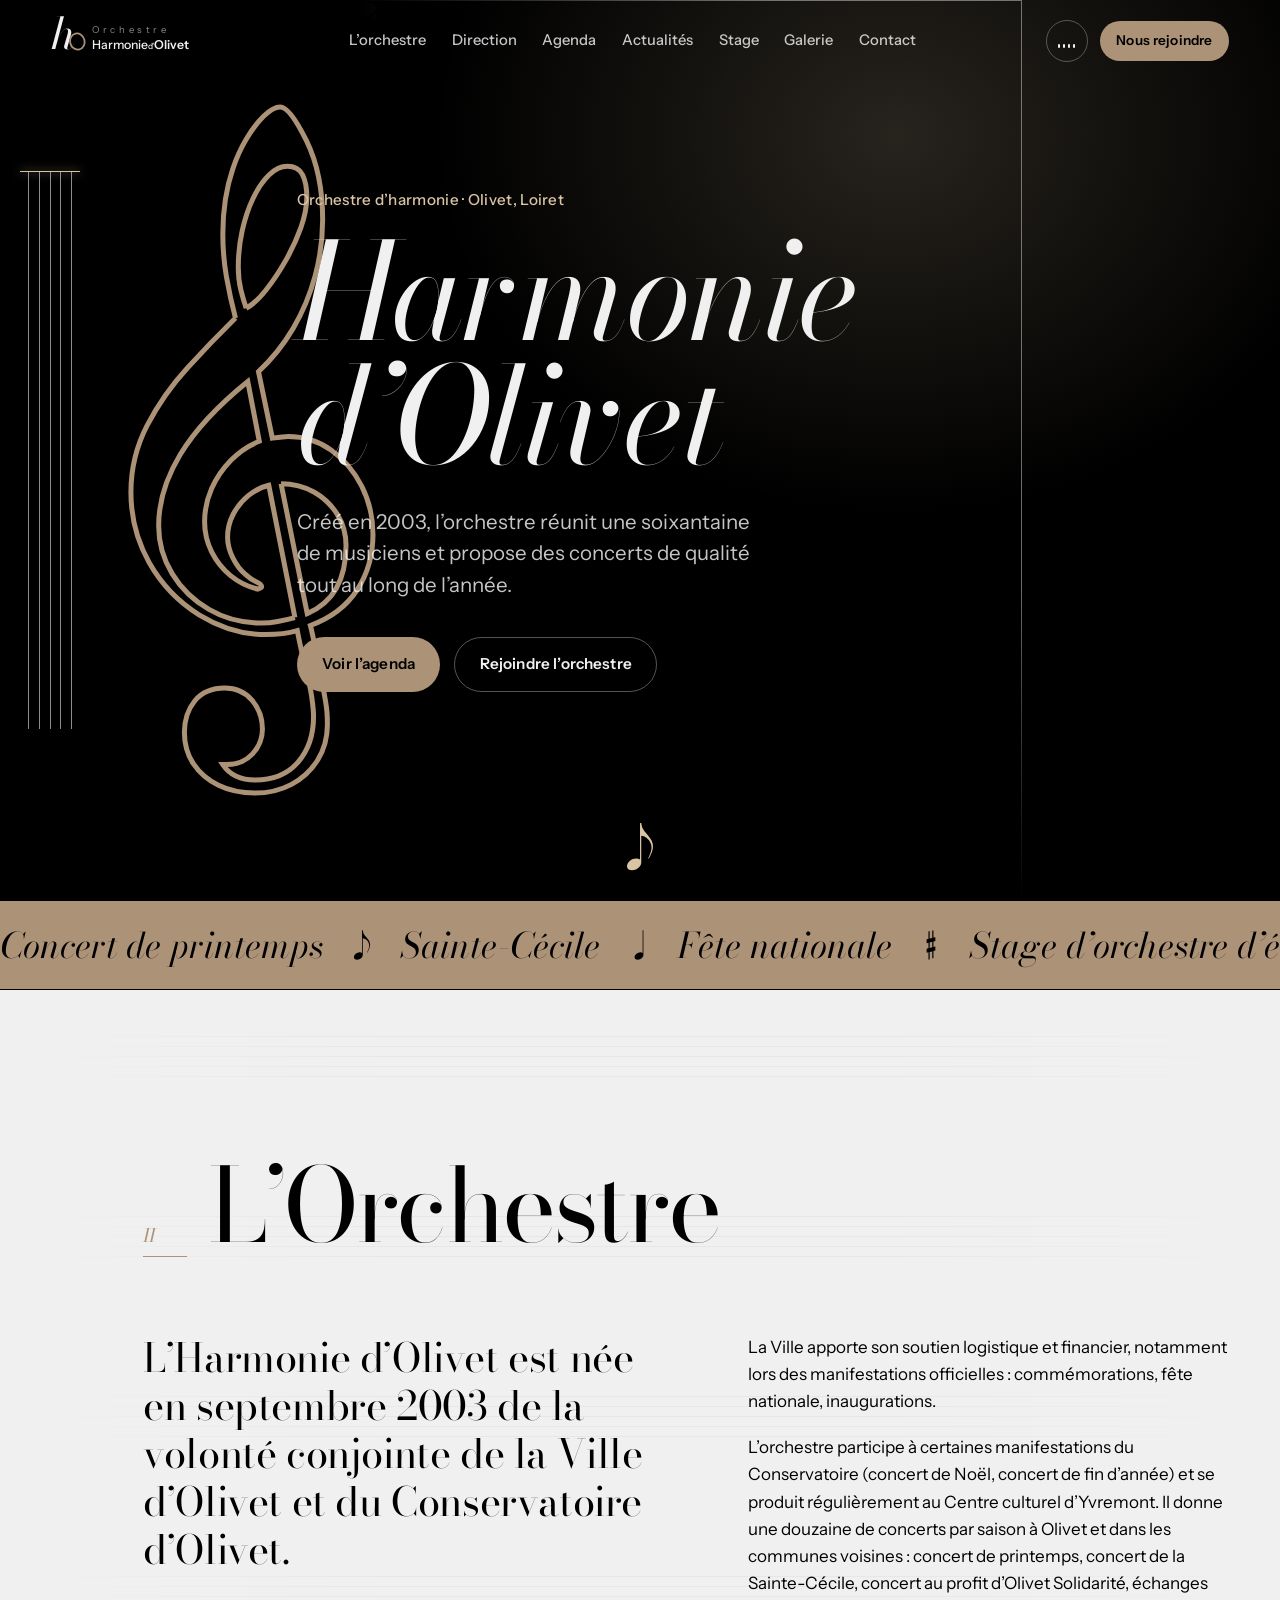
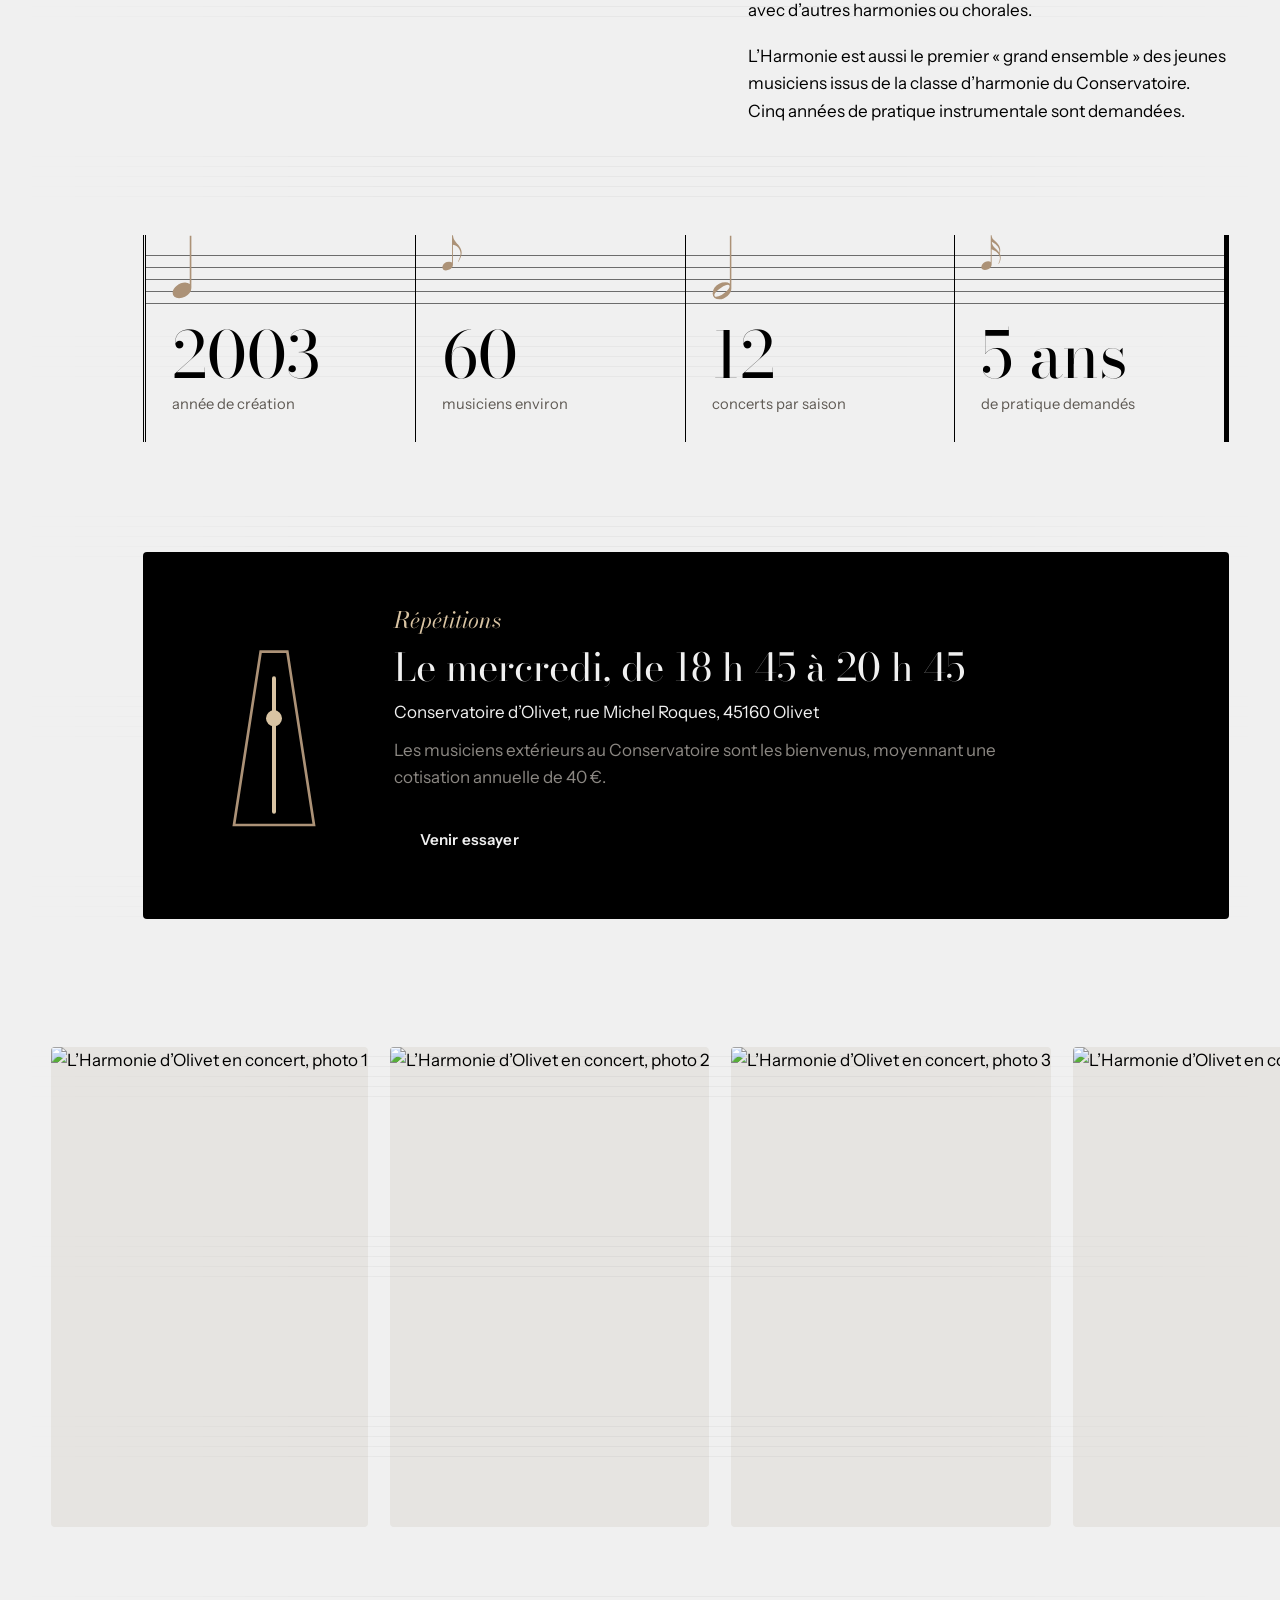
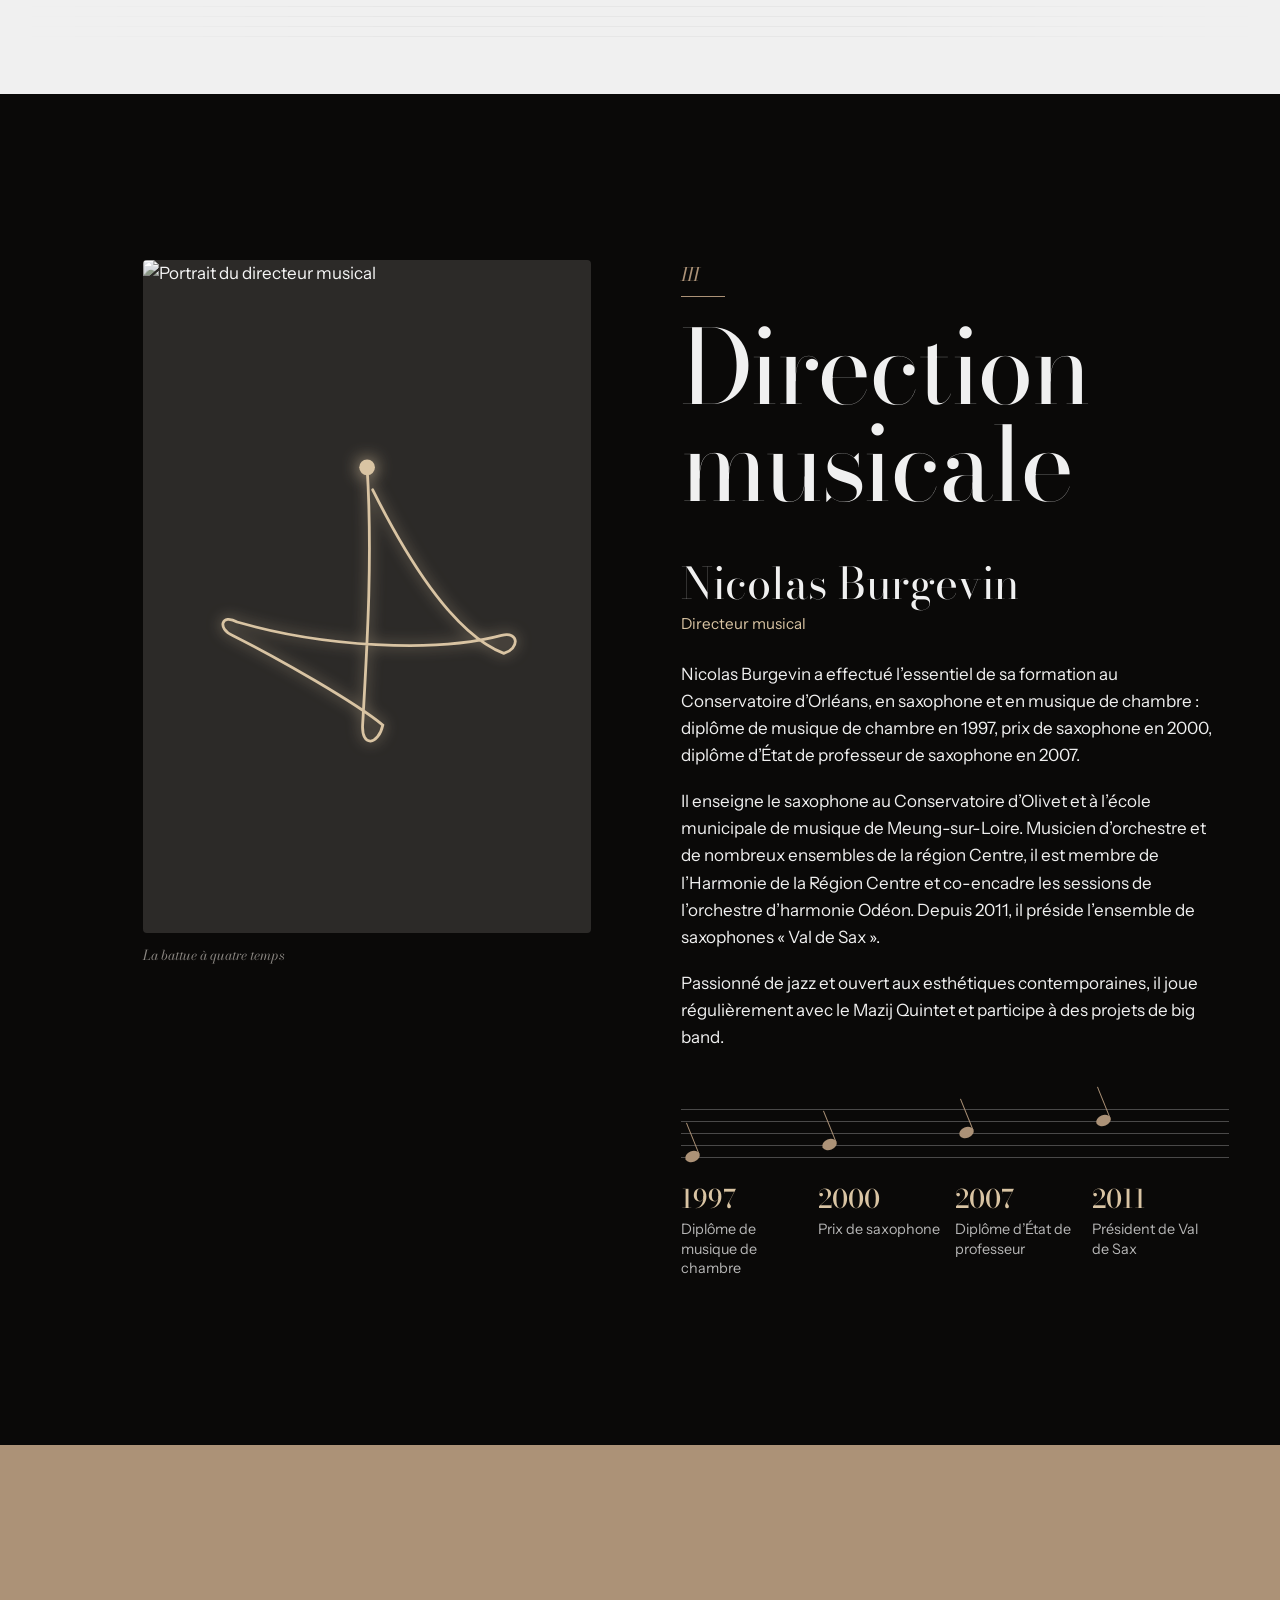
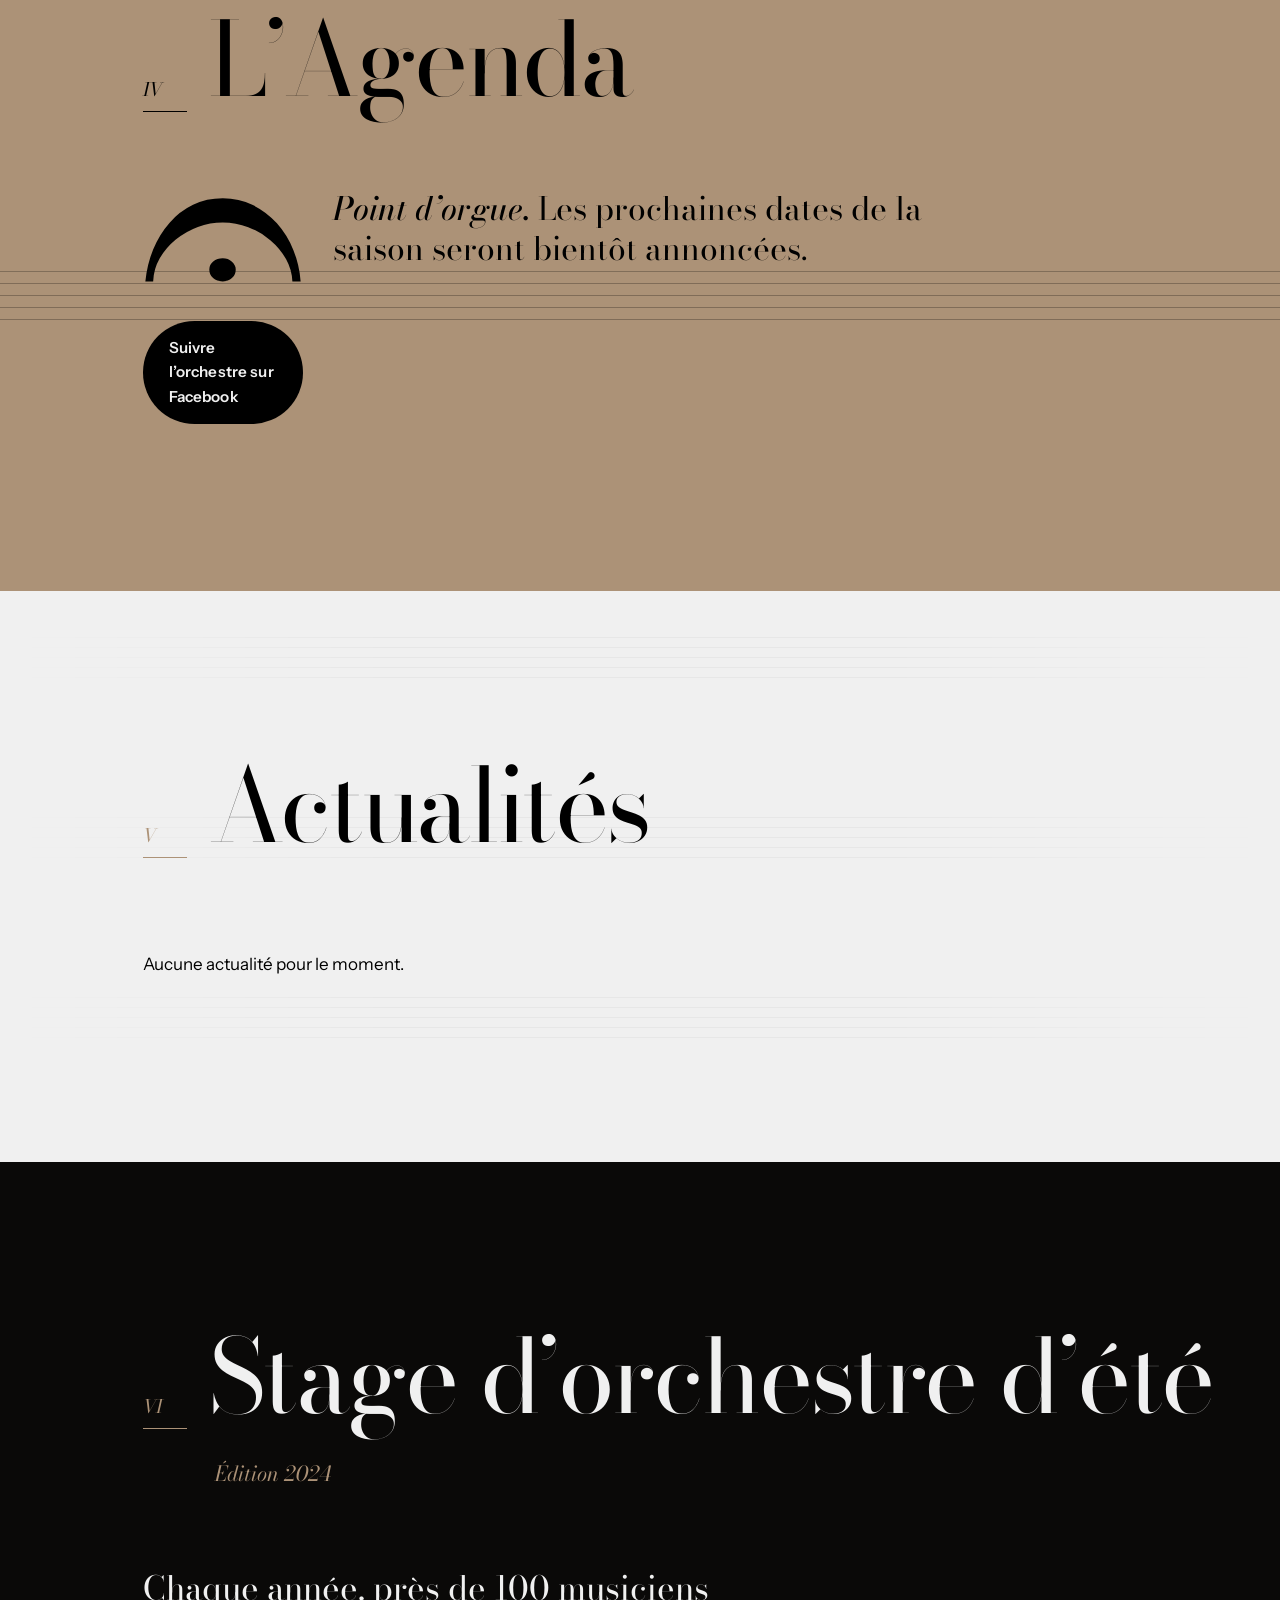
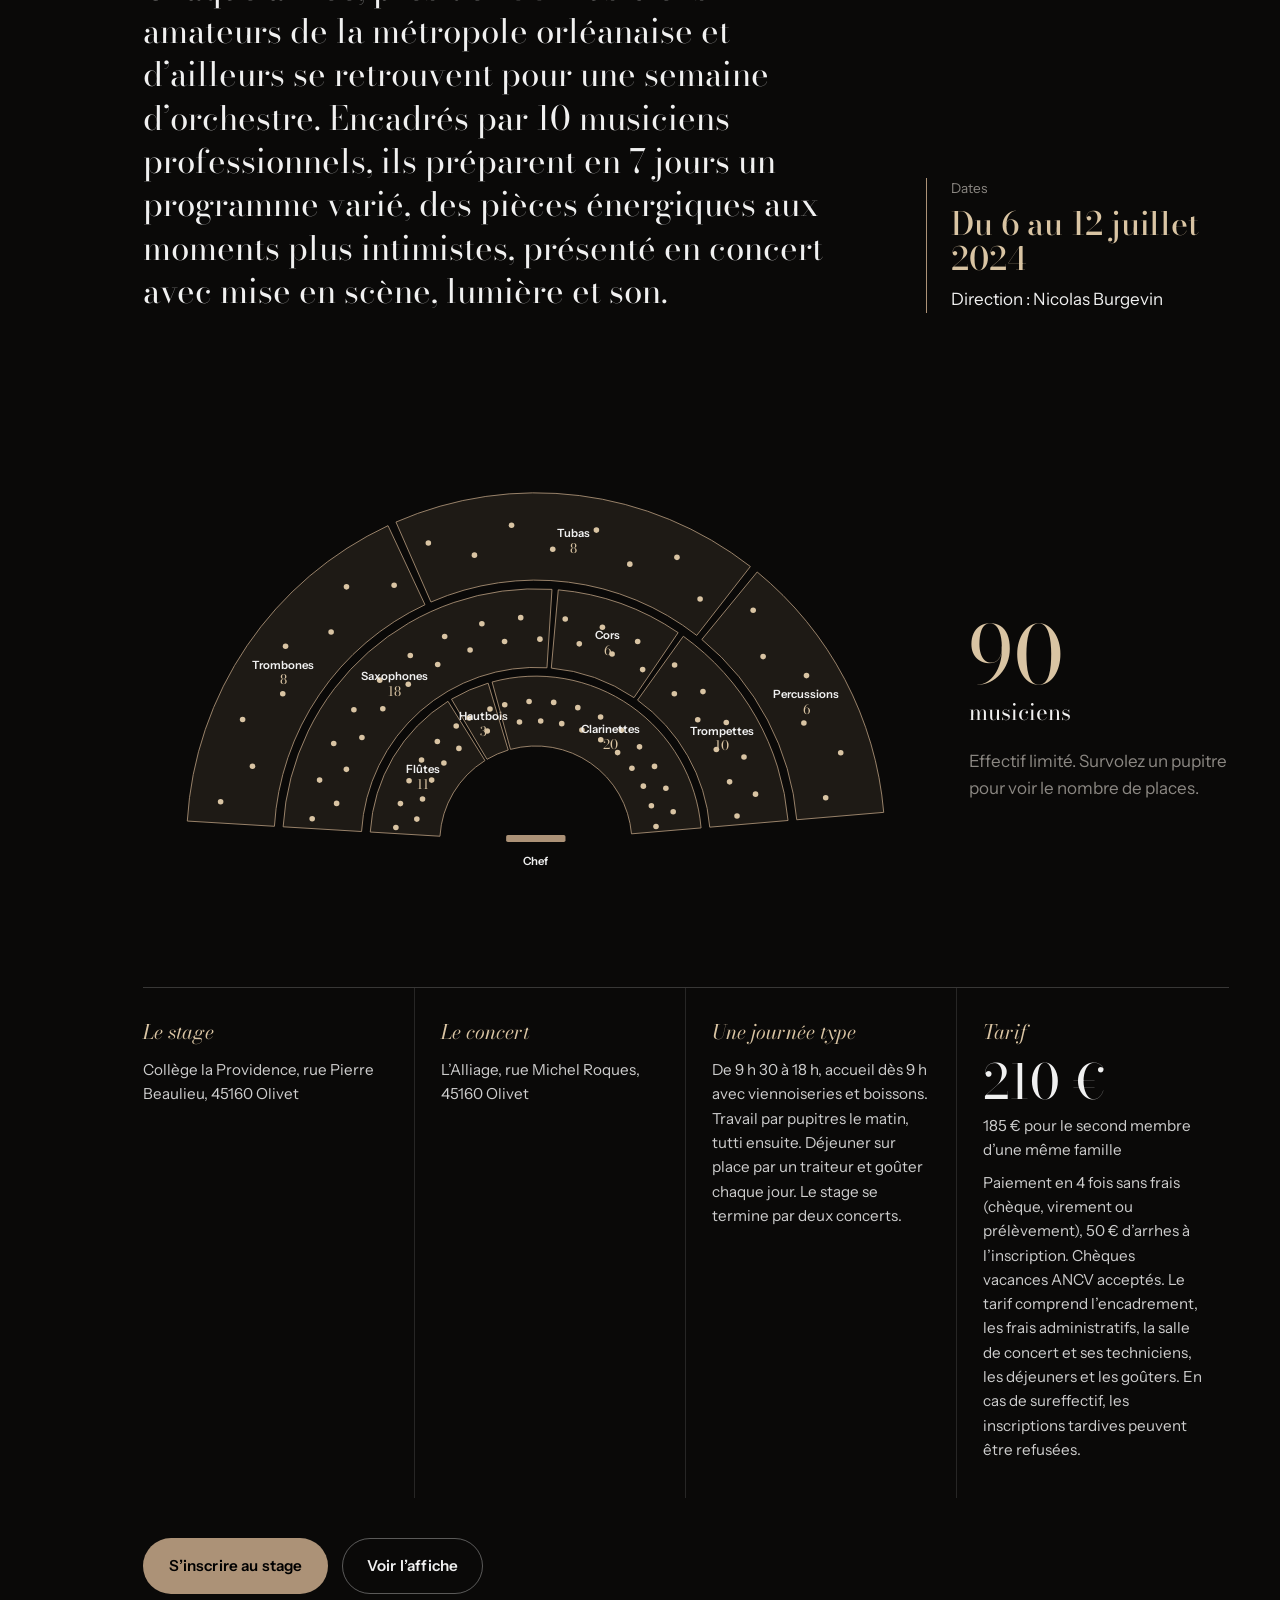
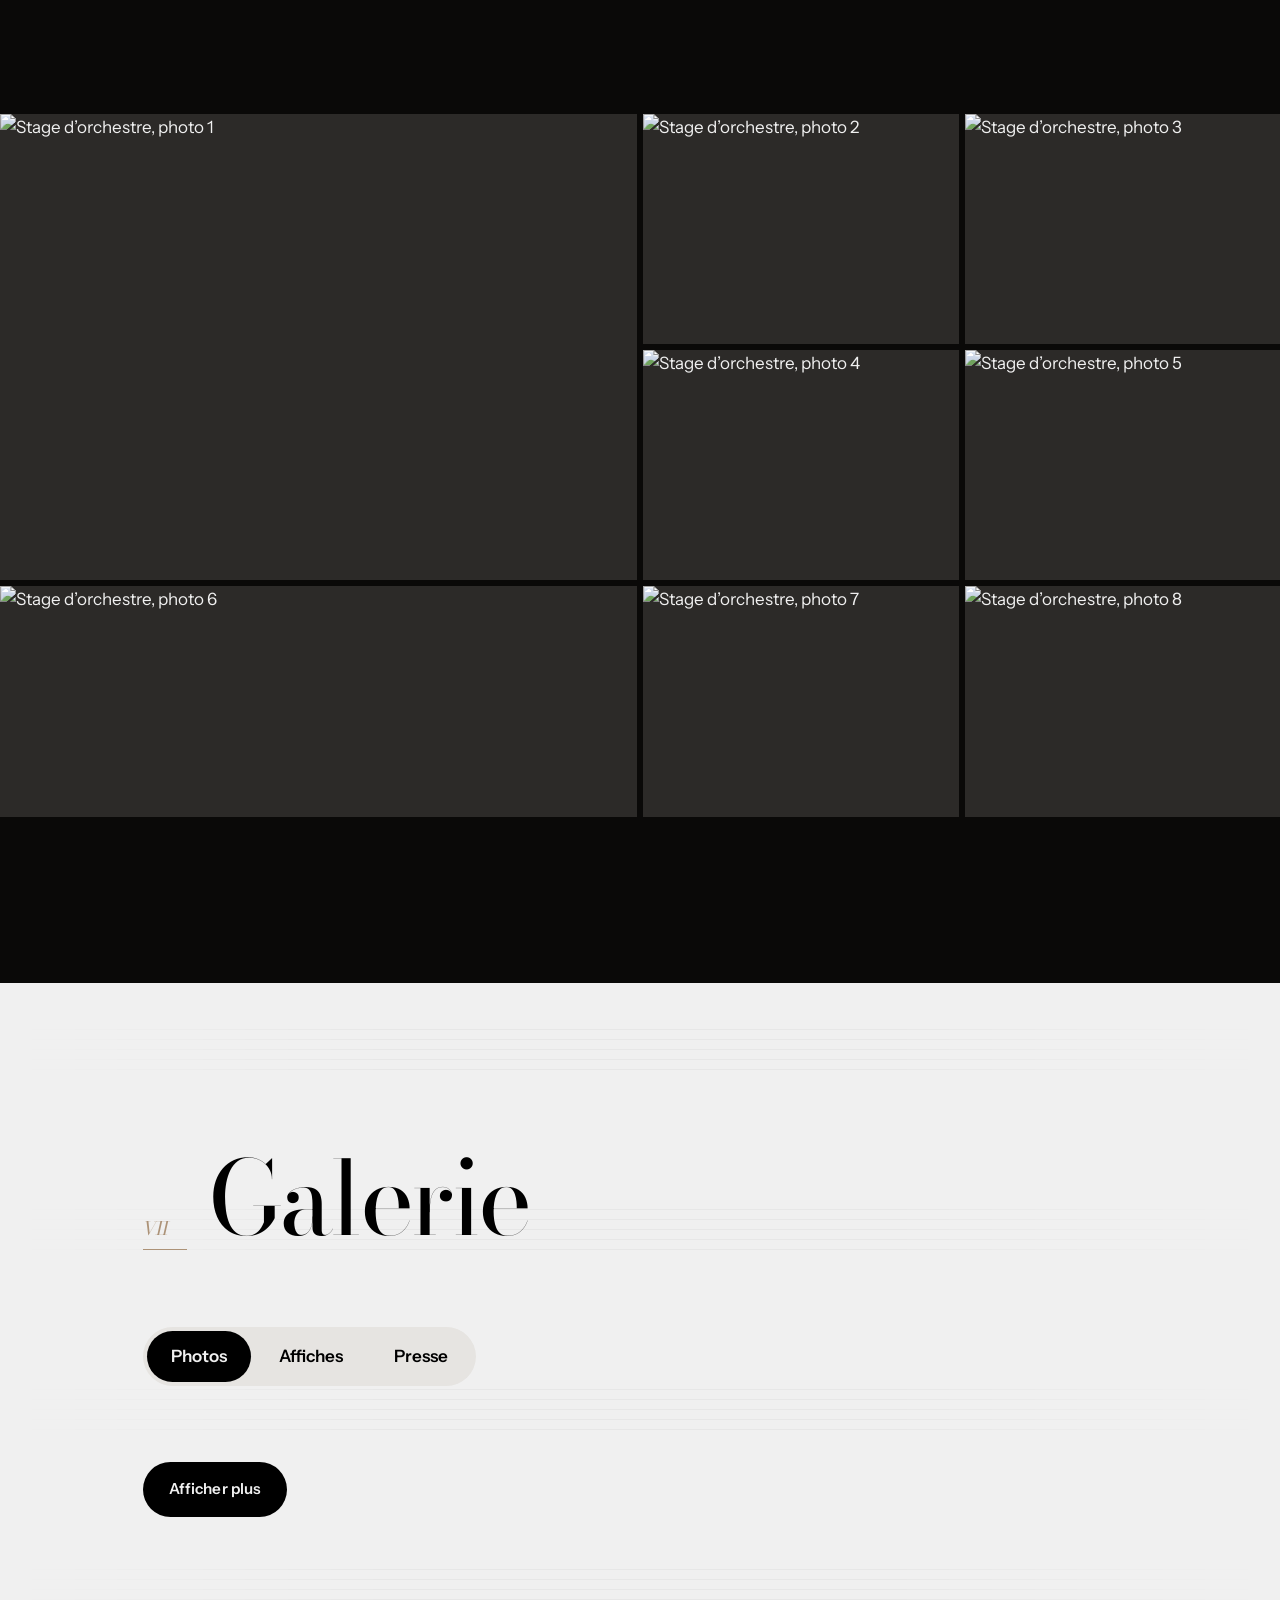
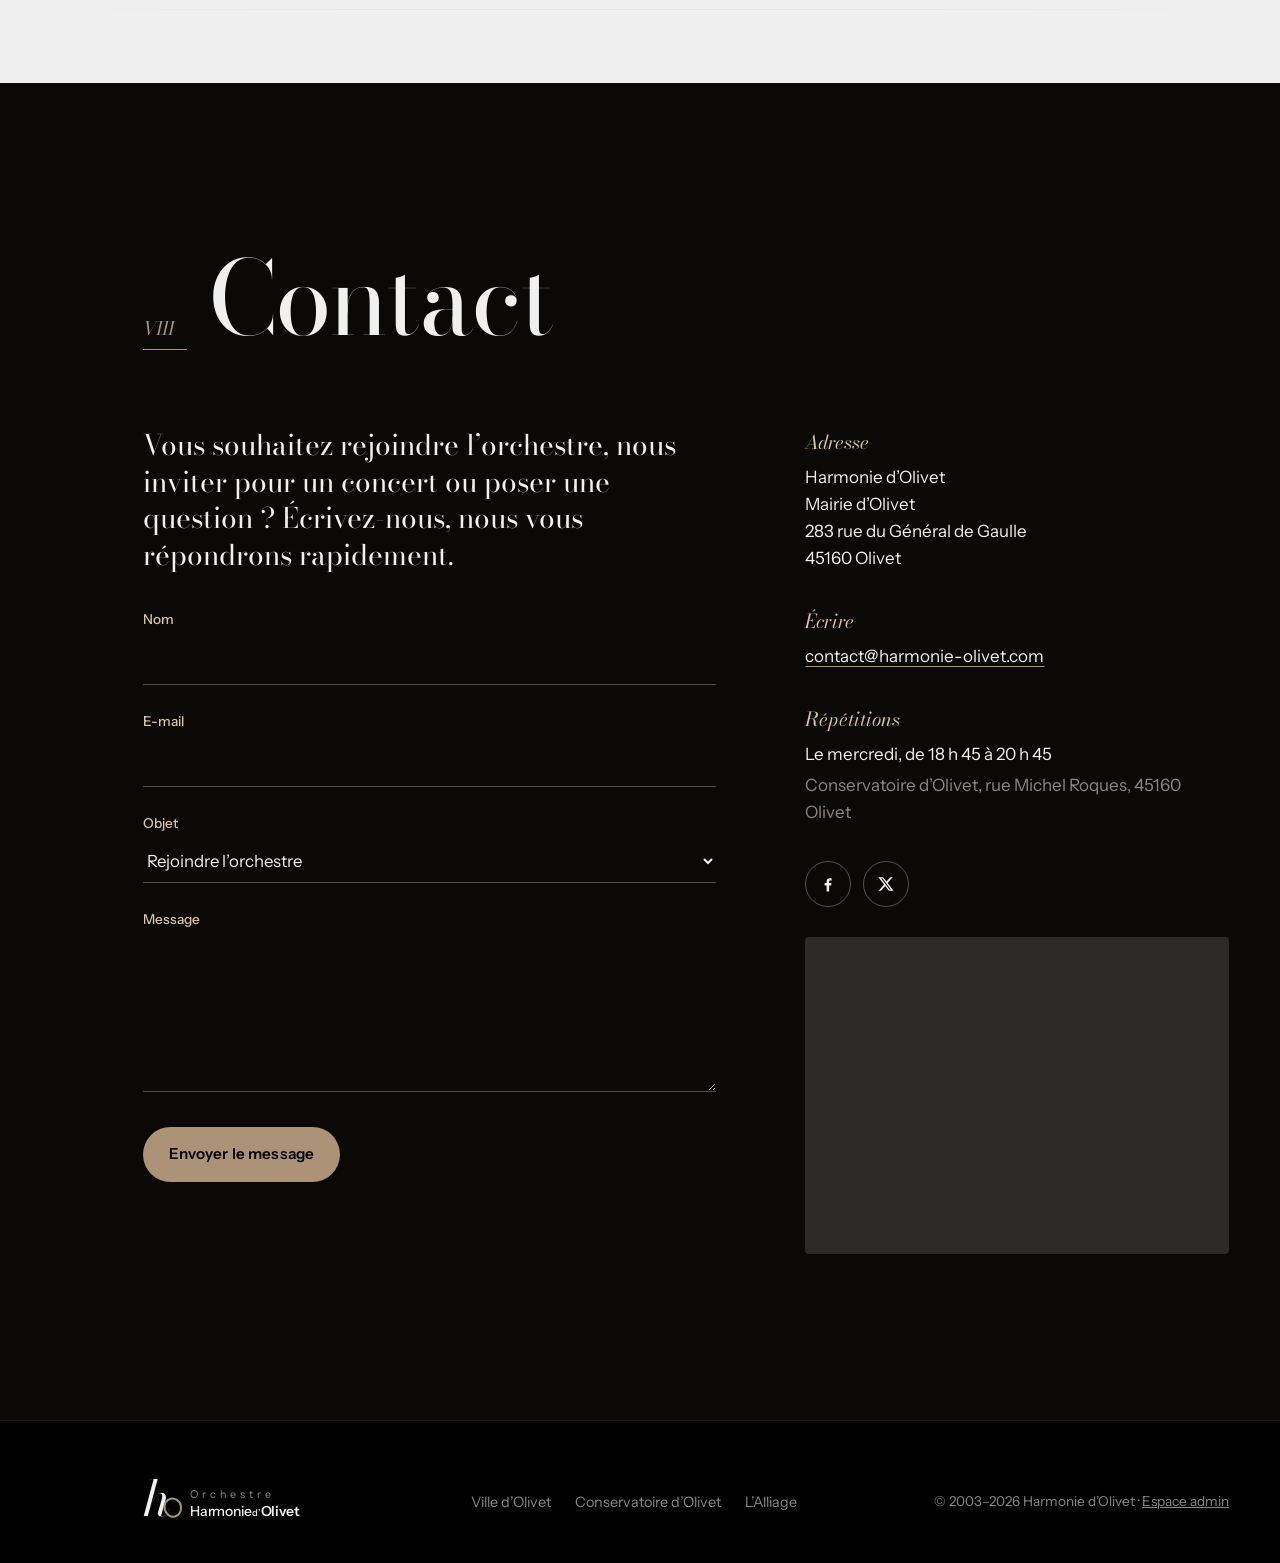
==== index.html @ d1883f06 "Nouveau site one page de l'Harmonie d'Olivet avec espace admin Co-Authored-By: Claude Opus 5.5 <nore" ====
<!doctype html>
<html lang="fr">
<head>
  <meta charset="utf-8">
  <meta name="viewport" content="width=device-width, initial-scale=1">
  <title>Harmonie d'Olivet — Orchestre d'harmonie</title>
  <meta name="description" content="L'Harmonie d'Olivet, orchestre d'harmonie créé en 2003 à Olivet (Loiret) : concerts, agenda, stage d'orchestre d'été, photos et contact.">
  <meta property="og:title" content="Harmonie d'Olivet — Orchestre d'harmonie">
  <meta property="og:description" content="Une soixantaine de musiciens, une douzaine de concerts par saison et un stage d'orchestre chaque été à Olivet.">
  <meta property="og:image" content="https://kdcflcvufukagdjycwww.supabase.co/storage/v1/object/public/media/legacy/site/bandeau-2024.jpg">
  <meta name="theme-color" content="#000000">
  <link rel="icon" href="assets/img/favicon.svg" type="image/svg+xml">
  <link rel="preconnect" href="https://fonts.googleapis.com">
  <link rel="preconnect" href="https://fonts.gstatic.com" crossorigin>
  <link href="https://fonts.googleapis.com/css2?family=Bodoni+Moda:ital,opsz,wght@0,6..96,400..900;1,6..96,400..900&family=Instrument+Sans:wght@400;500;600;700&display=swap" rel="stylesheet">
  <link rel="stylesheet" href="assets/css/site.css">
</head>
<body>
  <a class="skip" href="#orchestre">Aller au contenu</a>

  <!-- Barre du haut -->
  <header class="topbar" id="topbar">
    <a class="brand" href="#ouverture" aria-label="Harmonie d'Olivet, retour en haut">
      <svg class="logo" viewBox="0 0 300 66" role="img" aria-hidden="true">
        <text x="0" y="56" class="logo-h">h</text>
        <ellipse cx="47" cy="42" rx="13" ry="14.5" class="logo-o" transform="rotate(-14 47 42)"/>
        <text x="74" y="27" class="logo-orch">Orchestre</text>
        <text x="74" y="56" class="logo-harm">Harmonie<tspan class="logo-d">d’</tspan><tspan class="logo-ol">Olivet</tspan></text>
      </svg>
    </a>
    <nav class="menu" id="menu" aria-label="Navigation principale">
      <a href="#orchestre">L’orchestre</a>
      <a href="#direction">Direction</a>
      <a href="#agenda">Agenda</a>
      <a href="#actualites">Actualités</a>
      <a href="#stage">Stage</a>
      <a href="#galerie">Galerie</a>
      <a href="#contact">Contact</a>
    </nav>
    <div class="topbar-actions">
      <button class="sound-toggle" id="soundToggle" type="button" aria-pressed="false" title="Activer le son des notes">
        <span class="eq" aria-hidden="true"><i></i><i></i><i></i><i></i></span>
        <span class="sr">Son</span>
      </button>
      <a class="btn btn-bronze btn-sm hide-sm" href="#contact">Nous rejoindre</a>
      <button class="burger" id="burger" type="button" aria-expanded="false" aria-controls="menu"><span></span><span></span><span class="sr">Menu</span></button>
    </div>
  </header>

  <!-- Portée de navigation verticale -->
  <nav class="staff-nav" id="staffNav" aria-label="Sections">
    <div class="staff-lines" aria-hidden="true"><i></i><i></i><i></i><i></i><i></i></div>
    <div class="staff-playhead" id="playhead" aria-hidden="true"></div>
    <ul id="staffNotes"></ul>
  </nav>

  <div class="scroll-progress" aria-hidden="true"><span id="progressBar"></span></div>

  <main id="main">
    <!-- I. Ouverture -->
    <section class="hero" id="ouverture" data-title="Ouverture" data-pitch="0">
      <div class="hero-bg" aria-hidden="true">
        <img id="heroImage" src="https://kdcflcvufukagdjycwww.supabase.co/storage/v1/object/public/media/legacy/site/bandeau-2024.jpg" alt="">
        <div class="spot"></div>
      </div>
      <canvas class="strings" id="strings" aria-hidden="true"></canvas>
      <svg class="hero-clef" id="heroClef" viewBox="0 0 711 1832" aria-hidden="true"><path id="heroClefPath"/></svg>
      <div class="hero-inner">
        <p class="hero-kicker" data-k="hero.surtitre">Orchestre d’harmonie · Olivet, Loiret</p>
        <h1 class="hero-title"><span class="ht-line" data-k="hero.titre">Harmonie d’Olivet</span></h1>
        <p class="hero-lede" data-k="hero.accroche"></p>
        <div class="hero-cta">
          <a class="btn btn-bronze" href="#agenda" data-k="hero.bouton">Voir l’agenda</a>
          <a class="btn btn-ghost" href="#contact" data-k="hero.bouton2">Rejoindre l’orchestre</a>
        </div>
      </div>
      <div class="hero-next" id="heroNext" aria-hidden="true">
        <span>Prochain rendez-vous</span>
        <strong id="heroNextTitle">—</strong>
        <em id="heroNextDate"></em>
      </div>
      <a class="scroll-cue" href="#orchestre" aria-label="Défiler vers l’orchestre">
        <svg viewBox="0 0 40 70"><path class="cue-path" d=""/></svg>
      </a>
    </section>

    <div class="ribbon" aria-hidden="true"><div class="ribbon-track" id="ribbon"></div></div>

    <!-- II. L'orchestre -->
    <section class="sec paper" id="orchestre" data-title="L’orchestre" data-pitch="1">
      <div class="paper-staves" aria-hidden="true"></div>
      <div class="wrap">
        <header class="sec-head">
          <span class="movement">II</span>
          <h2 class="sec-title" data-k="orchestre.titre">L’Orchestre</h2>
        </header>
        <div class="orch-grid">
          <p class="orch-intro reveal-words" data-k="orchestre.intro"></p>
          <div class="orch-text rich" data-k="orchestre.texte" data-rich></div>
        </div>
        <div class="measures" id="measures" aria-label="L’orchestre en chiffres"></div>
        <div class="rehearsal">
          <div class="rehearsal-metro" aria-hidden="true">
            <svg viewBox="0 0 120 160"><path d="M30 150 L50 20 L70 20 L90 150 Z" class="metro-body"/><line x1="60" y1="140" x2="60" y2="40" class="metro-arm" id="metroArm"/><circle cx="60" cy="70" r="6" class="metro-weight" id="metroWeight"/></svg>
          </div>
          <div>
            <h3>Répétitions</h3>
            <p class="big" data-k="orchestre.repetitions"></p>
            <p data-k="orchestre.lieu_repetitions"></p>
            <p class="muted" data-k="orchestre.adhesion"></p>
            <a class="btn btn-dark" href="#contact">Venir essayer</a>
          </div>
        </div>
      </div>
      <div class="reel" id="orchReel">
        <div class="reel-track" id="orchReelTrack"></div>
      </div>
    </section>

    <!-- III. Direction -->
    <section class="sec dark" id="direction" data-title="Direction" data-pitch="2">
      <div class="wrap dir-grid">
        <figure class="dir-portrait">
          <div class="dir-frame"><img id="dirPortrait" alt="Portrait du directeur musical" loading="lazy"></div>
          <svg class="beat" viewBox="0 0 400 400" aria-hidden="true">
            <path id="beatPath" d="M200 70 C 205 150, 200 230, 196 300 C 195 320, 210 318, 214 300 C 190 280, 120 240, 80 220 C 66 214, 70 200, 84 208 C 160 230, 260 236, 320 220 C 336 216, 336 232, 322 236 C 280 220, 240 160, 205 90"/>
            <circle r="7" class="beat-dot" id="beatDot" cx="200" cy="70"/>
          </svg>
          <figcaption>La battue à quatre temps</figcaption>
        </figure>
        <div class="dir-text">
          <header class="sec-head">
            <span class="movement">III</span>
            <h2 class="sec-title" data-k="direction.titre">Direction musicale</h2>
          </header>
          <p class="dir-name"><span data-k="direction.nom"></span><small data-k="direction.role"></small></p>
          <div class="rich" data-k="direction.texte" data-rich></div>
          <ol class="jalons" id="jalons" aria-label="Parcours"></ol>
        </div>
      </div>
    </section>

    <!-- IV. Agenda -->
    <section class="sec bronze" id="agenda" data-title="Agenda" data-pitch="3">
      <div class="wrap">
        <header class="sec-head">
          <span class="movement">IV</span>
          <h2 class="sec-title">L’Agenda</h2>
        </header>
        <div class="agenda-staff" aria-hidden="true"><i></i><i></i><i></i><i></i><i></i></div>
        <ol class="events" id="events"></ol>
        <div class="events-empty" id="eventsEmpty" hidden>
          <svg viewBox="0 0 711 400" aria-hidden="true"><path id="fermataPath"/></svg>
          <p><strong>Point d’orgue.</strong> Les prochaines dates de la saison seront bientôt annoncées.</p>
          <a class="btn btn-dark" href="https://www.facebook.com/harmonie.olivet" target="_blank" rel="noopener" id="agendaFb">Suivre l’orchestre sur Facebook</a>
        </div>
        <details class="past" id="pastWrap" hidden>
          <summary>Concerts passés</summary>
          <ol class="events past-events" id="pastEvents"></ol>
        </details>
      </div>
    </section>

    <!-- V. Actualités -->
    <section class="sec paper" id="actualites" data-title="Actualités" data-pitch="4">
      <div class="paper-staves" aria-hidden="true"></div>
      <div class="wrap">
        <header class="sec-head">
          <span class="movement">V</span>
          <h2 class="sec-title">Actualités</h2>
        </header>
        <div class="posts" id="posts"></div>
      </div>
    </section>

    <!-- VI. Stage -->
    <section class="sec dark stage" id="stage" data-title="Stage d’été" data-pitch="5">
      <div class="wrap">
        <header class="sec-head">
          <span class="movement">VI</span>
          <h2 class="sec-title" data-k="stage.titre">Stage d’orchestre d’été</h2>
          <p class="sec-sub" data-k="stage.edition"></p>
        </header>
        <div class="stage-top">
          <p class="stage-intro reveal-words" data-k="stage.intro"></p>
          <div class="stage-dates">
            <span class="sd-label">Dates</span>
            <strong data-k="stage.dates"></strong>
            <span data-k="stage.direction"></span>
          </div>
        </div>

        <div class="seating">
          <svg id="seating" viewBox="0 0 900 520" role="img" aria-labelledby="seatingTitle">
            <title id="seatingTitle">Plan de l’orchestre du stage : nombre de places par pupitre</title>
          </svg>
          <div class="seating-legend">
            <p class="seating-total"><strong id="seatTotal">0</strong> musiciens</p>
            <p class="muted">Effectif limité. Survolez un pupitre pour voir le nombre de places.</p>
            <p class="seat-hover" id="seatHover" aria-live="polite"></p>
          </div>
        </div>

        <div class="stage-info">
          <div class="si">
            <h3>Le stage</h3>
            <p data-k="stage.lieu_stage"></p>
          </div>
          <div class="si">
            <h3>Le concert</h3>
            <p data-k="stage.lieu_concert"></p>
          </div>
          <div class="si">
            <h3>Une journée type</h3>
            <p data-k="stage.horaires"></p>
          </div>
          <div class="si price">
            <h3>Tarif</h3>
            <p class="price-big" data-k="stage.tarif"></p>
            <p data-k="stage.tarif_reduit"></p>
            <p class="muted small" data-k="stage.conditions"></p>
          </div>
        </div>
        <div class="stage-cta">
          <a class="btn btn-bronze" id="stageInscription" href="#" target="_blank" rel="noopener">S’inscrire au stage</a>
          <button class="btn btn-ghost" type="button" id="stageAffiche">Voir l’affiche</button>
        </div>
      </div>
      <div class="stage-mosaic" id="stagePhotos"></div>
    </section>

    <!-- VII. Galerie -->
    <section class="sec paper" id="galerie" data-title="Galerie" data-pitch="6">
      <div class="paper-staves" aria-hidden="true"></div>
      <div class="wrap">
        <header class="sec-head">
          <span class="movement">VII</span>
          <h2 class="sec-title">Galerie</h2>
        </header>
        <div class="tabs" role="tablist" aria-label="Type de médias">
          <button role="tab" aria-selected="true" data-tab="photo">Photos</button>
          <button role="tab" aria-selected="false" data-tab="visuel">Affiches</button>
          <button role="tab" aria-selected="false" data-tab="presse">Presse</button>
        </div>
        <div class="gallery" id="gallery" role="tabpanel"></div>
        <button class="btn btn-dark more" id="galleryMore" type="button" hidden>Afficher plus</button>
      </div>
    </section>

    <!-- VIII. Contact -->
    <section class="sec dark contact" id="contact" data-title="Contact" data-pitch="7">
      <div class="wrap">
        <header class="sec-head">
          <span class="movement">VIII</span>
          <h2 class="sec-title" data-k="contact.titre">Contact</h2>
        </header>
        <div class="contact-grid">
          <form class="contact-form" id="contactForm" novalidate>
            <p class="lead" data-k="contact.intro"></p>
            <div class="field"><label for="cName">Nom</label><input id="cName" name="name" required maxlength="120" autocomplete="name"></div>
            <div class="field"><label for="cEmail">E-mail</label><input id="cEmail" name="email" type="email" required maxlength="200" autocomplete="email"></div>
            <div class="field"><label for="cSubject">Objet</label>
              <select id="cSubject" name="subject">
                <option>Rejoindre l’orchestre</option>
                <option>Stage d’été</option>
                <option>Inviter l’Harmonie pour un concert</option>
                <option>Autre demande</option>
              </select>
            </div>
            <div class="field"><label for="cBody">Message</label><textarea id="cBody" name="body" rows="5" required maxlength="5000"></textarea></div>
            <input type="text" name="website" class="hp" tabindex="-1" autocomplete="off" aria-hidden="true">
            <button class="btn btn-bronze" type="submit">Envoyer le message</button>
            <p class="form-status" id="formStatus" role="status"></p>
          </form>
          <aside class="contact-side">
            <div>
              <h3>Adresse</h3>
              <p class="pre" data-k="contact.adresse"></p>
            </div>
            <div>
              <h3>Écrire</h3>
              <p><a id="contactEmail" href="#"></a></p>
              <p id="contactPhoneWrap" hidden><a id="contactPhone" href="#"></a></p>
            </div>
            <div>
              <h3>Répétitions</h3>
              <p data-k="orchestre.repetitions"></p>
              <p class="muted" data-k="orchestre.lieu_repetitions"></p>
            </div>
            <div class="socials" id="socials"></div>
            <div class="map" id="map"></div>
          </aside>
        </div>
      </div>
    </section>
  </main>

  <footer class="footer">
    <div class="wrap footer-grid">
      <svg class="logo logo-foot" viewBox="0 0 300 66" aria-label="Harmonie d'Olivet" role="img">
        <text x="0" y="56" class="logo-h">h</text>
        <ellipse cx="47" cy="42" rx="13" ry="14.5" class="logo-o" transform="rotate(-14 47 42)"/>
        <text x="74" y="27" class="logo-orch">Orchestre</text>
        <text x="74" y="56" class="logo-harm">Harmonie<tspan class="logo-d">d’</tspan><tspan class="logo-ol">Olivet</tspan></text>
      </svg>
      <div class="partners" id="partners"></div>
      <p class="copy">© 2003–<span id="year"></span> Harmonie d’Olivet · <a href="admin.html">Espace admin</a></p>
    </div>
  </footer>

  <!-- Visionneuse -->
  <div class="lightbox" id="lightbox" role="dialog" aria-modal="true" aria-label="Visionneuse" hidden>
    <button class="lb-close" type="button" aria-label="Fermer">×</button>
    <button class="lb-prev" type="button" aria-label="Image précédente">‹</button>
    <figure><img id="lbImg" alt=""><figcaption id="lbCap"></figcaption></figure>
    <button class="lb-next" type="button" aria-label="Image suivante">›</button>
  </div>

  <script src="https://cdnjs.cloudflare.com/ajax/libs/gsap/3.12.5/gsap.min.js"></script>
  <script src="https://cdnjs.cloudflare.com/ajax/libs/gsap/3.12.5/ScrollTrigger.min.js"></script>
  <script src="https://cdn.jsdelivr.net/npm/lenis@1.1.13/dist/lenis.min.js"></script>
  <script src="https://cdn.jsdelivr.net/npm/@supabase/supabase-js@2.45.4/dist/umd/supabase.min.js"></script>
  <script src="assets/js/config.js"></script>
  <script src="assets/js/glyphs.js"></script>
  <script src="assets/js/defaults.js"></script>
  <script src="assets/js/site.js"></script>
</body>
</html>
---- assets/css/site.css ----
/* ==========================================================
   Harmonie d'Olivet — feuille de style du site
   Palette issue du logo : noir, bronze, gris clair
   ========================================================== */
:root {
  --noir: #000000;
  --scene: #0a0908;          /* fond de scène, à peine réchauffé */
  --bronze: #ac9277;         /* bronze du logo */
  --laiton: #d9c4a3;         /* reflet de laiton */
  --bronze-fonce: #7d6750;
  --papier: #f0f0f0;         /* fond gris clair du logo */
  --papier-2: #e6e4e1;
  --graphite: #2c2a28;
  --gris: #8b8782;
  --blanc: #ffffff;

  --serif: "Bodoni Moda", "Didot", "Bodoni 72", Georgia, serif;
  --sans: "Instrument Sans", system-ui, -apple-system, "Segoe UI", sans-serif;

  --gutter: clamp(16px, 4vw, 56px);
  --maxw: 1240px;
  --nav-w: 92px;
  --ease: cubic-bezier(.2, .7, .1, 1);
  --radius: 4px;
}

*, *::before, *::after { box-sizing: border-box; }
html { -webkit-text-size-adjust: 100%; }
html.lenis, html.lenis body { height: auto; }
.lenis.lenis-smooth { scroll-behavior: auto !important; }
body {
  margin: 0;
  background: var(--scene);
  color: var(--papier);
  font-family: var(--sans);
  font-size: 17px;
  line-height: 1.6;
  overflow-x: hidden;
  -webkit-font-smoothing: antialiased;
}
img { max-width: 100%; display: block; }
a { color: inherit; }
button { font: inherit; color: inherit; }
.sr { position: absolute; width: 1px; height: 1px; overflow: hidden; clip: rect(0 0 0 0); white-space: nowrap; }
.skip { position: absolute; left: 12px; top: -60px; z-index: 100; background: var(--bronze); color: var(--noir); padding: 10px 16px; }
.skip:focus { top: 12px; }
:focus-visible { outline: 2px solid var(--laiton); outline-offset: 3px; }
.muted { color: var(--gris); }
.small { font-size: .88rem; }
.pre { white-space: pre-line; }

.wrap {
  width: 100%;
  max-width: calc(var(--maxw) + var(--gutter) * 2);
  margin: 0 auto;
  padding: 0 var(--gutter);
  position: relative;
}
@media (min-width: 1100px) {
  .wrap { padding-left: calc(var(--gutter) + var(--nav-w)); }
}

/* ---------- Boutons ---------- */
.btn {
  display: inline-flex; align-items: center; gap: .6em;
  padding: .95em 1.6em;
  border-radius: 999px;
  border: 1px solid transparent;
  font-family: var(--sans); font-weight: 600; font-size: .95rem; letter-spacing: .01em;
  text-decoration: none; cursor: pointer;
  transition: background .3s var(--ease), color .3s var(--ease), border-color .3s var(--ease), transform .3s var(--ease);
}
.btn:hover { transform: translateY(-2px); }
.btn-sm { padding: .6em 1.15em; font-size: .85rem; }
.btn-bronze { background: var(--bronze); color: var(--noir); }
.btn-bronze:hover { background: var(--laiton); }
.btn-ghost { border-color: rgba(240, 240, 240, .35); color: var(--papier); background: transparent; }
.btn-ghost:hover { border-color: var(--laiton); color: var(--laiton); }
.btn-dark { background: var(--noir); color: var(--papier); }
.btn-dark:hover { background: var(--graphite); }

/* ---------- Logo (reprise vectorielle du logo d'origine) ---------- */
.logo { width: 196px; height: auto; overflow: visible; }
.logo text { fill: currentColor; }
.logo-h { font-family: var(--serif); font-style: italic; font-weight: 400; font-size: 78px; }
.logo-o { fill: none; stroke: var(--bronze); stroke-width: 3.2; }
.logo-orch { font-family: var(--sans); font-weight: 400; font-size: 17px; letter-spacing: 6.3px; fill: var(--gris) !important; }
.logo-harm { font-family: var(--sans); font-weight: 500; font-size: 22px; letter-spacing: -.2px; }
.logo-d { font-size: 15px; font-weight: 500; }
.logo-ol { font-weight: 600; }

/* ---------- Barre du haut ---------- */
.topbar {
  position: fixed; inset: 0 0 auto 0; z-index: 50;
  display: flex; align-items: center; justify-content: space-between; gap: 24px;
  padding: 18px var(--gutter);
  color: var(--papier);
  transition: background .4s var(--ease), padding .4s var(--ease), color .4s var(--ease), transform .5s var(--ease);
}
.topbar.scrolled { background: rgba(10, 9, 8, .82); backdrop-filter: blur(14px); -webkit-backdrop-filter: blur(14px); padding-top: 10px; padding-bottom: 10px; }
.topbar.hidden { transform: translateY(-110%); }
.brand { color: inherit; display: block; }
.topbar .logo { width: 168px; }
.menu { display: flex; gap: clamp(14px, 2vw, 30px); }
.menu a {
  text-decoration: none; font-size: .92rem; font-weight: 500; position: relative; padding: 6px 0; opacity: .82;
  transition: opacity .3s;
}
.menu a::after {
  content: ""; position: absolute; left: 50%; bottom: -2px; width: 7px; height: 5px; border-radius: 50%;
  background: var(--bronze); transform: translateX(-50%) rotate(-20deg) scale(0); transition: transform .35s var(--ease);
}
.menu a:hover, .menu a.active { opacity: 1; }
.menu a:hover::after, .menu a.active::after { transform: translateX(-50%) rotate(-20deg) scale(1); }
.topbar-actions { display: flex; align-items: center; gap: 12px; }
.sound-toggle {
  width: 42px; height: 42px; border-radius: 50%; border: 1px solid rgba(240, 240, 240, .3); background: transparent;
  display: grid; place-items: center; cursor: pointer;
}
.sound-toggle .eq { display: flex; gap: 3px; align-items: flex-end; height: 14px; }
.sound-toggle .eq i { width: 2px; height: 4px; background: currentColor; border-radius: 2px; transition: height .3s; }
.sound-toggle[aria-pressed="true"] { border-color: var(--bronze); color: var(--bronze); }
.sound-toggle[aria-pressed="true"] .eq i { animation: eq 1s infinite ease-in-out; }
.sound-toggle[aria-pressed="true"] .eq i:nth-child(2) { animation-delay: -.3s; }
.sound-toggle[aria-pressed="true"] .eq i:nth-child(3) { animation-delay: -.6s; }
.sound-toggle[aria-pressed="true"] .eq i:nth-child(4) { animation-delay: -.15s; }
@keyframes eq { 0%, 100% { height: 4px; } 50% { height: 14px; } }
.burger { display: none; width: 44px; height: 44px; border: 0; background: transparent; cursor: pointer; position: relative; }
.burger span:not(.sr) { position: absolute; left: 10px; right: 10px; height: 2px; background: currentColor; transition: transform .3s var(--ease); }
.burger span:nth-child(1) { top: 17px; }
.burger span:nth-child(2) { top: 25px; }
.burger[aria-expanded="true"] span:nth-child(1) { transform: translateY(4px) rotate(45deg); }
.burger[aria-expanded="true"] span:nth-child(2) { transform: translateY(-4px) rotate(-45deg); }

@media (max-width: 1100px) {
  .burger { display: block; }
  .menu {
    position: fixed; inset: 0; background: var(--noir); flex-direction: column; justify-content: center; align-items: flex-start;
    padding: 90px var(--gutter) 40px; gap: 6px; transform: translateY(-100%); transition: transform .6s var(--ease); z-index: -1;
  }
  .menu.open { transform: none; }
  .menu a { font-family: var(--serif); font-size: clamp(2rem, 8vw, 3.2rem); font-weight: 500; opacity: 1; line-height: 1.2; }
  .menu a::after { display: none; }
}
@media (max-width: 600px) { .hide-sm { display: none; } .topbar .logo { width: 140px; } }

/* ---------- Portée de navigation ---------- */
.staff-nav { display: none; }
@media (min-width: 1100px) {
  .staff-nav {
    display: block; position: fixed; z-index: 40; left: 28px; top: 50%; transform: translateY(-50%);
    width: 44px; height: min(62vh, 560px);
    mix-blend-mode: difference;
  }
}
.staff-lines { position: absolute; inset: 0; display: flex; justify-content: space-between; }
.staff-lines i { width: 1px; background: rgba(255, 255, 255, .55); }
.staff-playhead { position: absolute; left: -8px; right: -8px; height: 1px; top: 0; background: var(--laiton); box-shadow: 0 0 10px var(--laiton); }
.staff-nav ul { list-style: none; margin: 0; padding: 0; position: absolute; inset: 0; }
.staff-nav li { position: absolute; left: 0; right: 0; height: 0; }
.staff-nav a {
  position: absolute; top: -9px; width: 18px; height: 14px; display: block;
  transform: translateX(-50%) rotate(-22deg);
}
.staff-nav a .head {
  position: absolute; inset: 0; border-radius: 50%; border: 1.6px solid #fff; transition: background .3s, transform .3s var(--ease);
}
.staff-nav a.active .head { background: #fff; transform: scale(1.15); }
.staff-nav a:hover .head { transform: scale(1.35); }
.staff-nav a .lbl {
  position: absolute; left: 100%; top: 50%; margin-left: 18px; white-space: nowrap; font-size: .78rem; font-weight: 500;
  transform: rotate(22deg) translateY(-50%); transform-origin: left top; color: #fff; opacity: 0; transition: opacity .3s; pointer-events: none;
}
.staff-nav:hover a .lbl, .staff-nav a.active .lbl { opacity: 1; }

.scroll-progress { position: fixed; left: 0; right: 0; top: 0; height: 2px; z-index: 60; pointer-events: none; }
.scroll-progress span { display: block; height: 100%; width: 100%; background: linear-gradient(90deg, var(--bronze-fonce), var(--laiton)); transform-origin: 0 50%; transform: scaleX(0); }

/* ---------- Héro ---------- */
.hero {
  position: relative; min-height: 100svh; display: grid; align-items: center;
  overflow: hidden; background: var(--noir); isolation: isolate;
}
.hero-bg { position: absolute; inset: 0; z-index: -2; }
.hero-bg img {
  position: absolute; right: 0; top: 0; height: 100%; width: 72%; object-fit: cover; object-position: 75% center;
  opacity: .55; filter: saturate(.75) contrast(1.05);
  -webkit-mask-image: linear-gradient(90deg, transparent 0%, #000 45%);
  mask-image: linear-gradient(90deg, transparent 0%, #000 45%);
}
.hero-bg .spot {
  position: absolute; inset: 0;
  background:
    radial-gradient(60% 70% at 70% 15%, rgba(217, 196, 163, .18), transparent 60%),
    linear-gradient(0deg, var(--noir) 0%, transparent 35%);
}
.strings { position: absolute; inset: 0; width: 100%; height: 100%; z-index: -1; }
.hero-clef {
  position: absolute; z-index: -1; left: calc(var(--gutter) + 6px); top: 50%;
  height: min(78vh, 720px); width: auto; transform: translateY(-50%);
  overflow: visible; pointer-events: none;
}
.hero-clef path { fill: rgba(172, 146, 119, 0); stroke: var(--bronze); stroke-width: 5; vector-effect: non-scaling-stroke; }
@media (min-width: 1100px) { .hero-clef { left: calc(var(--gutter) + var(--nav-w) - 20px); } }
.hero-inner {
  position: relative; padding: 140px var(--gutter) 160px;
  width: 100%; max-width: calc(var(--maxw) + var(--gutter) * 2); margin: 0 auto;
}
@media (min-width: 1100px) { .hero-inner { padding-left: calc(var(--gutter) + var(--nav-w) + clamp(80px, 12vw, 220px)); } }
@media (max-width: 1099px) { .hero-inner { padding-left: calc(var(--gutter) + clamp(60px, 18vw, 160px)); } }
.hero-kicker { margin: 0 0 18px; color: var(--laiton); font-weight: 500; font-size: .95rem; letter-spacing: .02em; }
.hero-title {
  font-family: var(--serif); font-weight: 400; font-style: italic;
  font-size: clamp(3.2rem, 10.5vw, 9.5rem); line-height: .92; letter-spacing: -.02em;
  margin: 0 0 28px; font-variation-settings: "opsz" 96;
}
.hero-title .ht-line { display: block; }
.hero-title .ch { display: inline-block; will-change: transform; }
.hero-lede { max-width: 34ch; font-size: clamp(1.05rem, 1.6vw, 1.3rem); line-height: 1.55; color: rgba(240, 240, 240, .82); margin: 0 0 36px; }
.hero-cta { display: flex; flex-wrap: wrap; gap: 14px; }
.hero-next {
  position: absolute; right: var(--gutter); bottom: 48px; text-align: right; max-width: 300px;
  border-right: 1px solid var(--bronze); padding-right: 18px;
}
.hero-next span { display: block; font-size: .8rem; color: var(--gris); }
.hero-next strong { display: block; font-family: var(--serif); font-size: 1.3rem; font-weight: 500; line-height: 1.2; margin: 4px 0; }
.hero-next em { font-style: normal; color: var(--laiton); font-size: .9rem; }
@media (max-width: 760px) { .hero-next { display: none; } }
.scroll-cue { position: absolute; left: 50%; bottom: 22px; width: 26px; transform: translateX(-50%); color: var(--laiton); }
.scroll-cue svg { width: 100%; height: auto; overflow: visible; }
.scroll-cue path { fill: currentColor; }

/* ---------- Ruban ---------- */
.ribbon { background: var(--bronze); color: var(--noir); overflow: hidden; border-block: 1px solid var(--noir); }
.ribbon-track { display: flex; width: max-content; gap: 0; padding: 16px 0; font-family: var(--serif); font-style: italic; font-size: clamp(1.4rem, 3vw, 2.2rem); white-space: nowrap; }
.ribbon-track span { display: inline-flex; align-items: center; gap: 28px; padding-right: 28px; }
.ribbon-track svg { width: 22px; height: 30px; fill: var(--noir); }

/* ---------- Sections ---------- */
.sec { position: relative; padding: clamp(90px, 13vw, 170px) 0; overflow: hidden; }
.paper { background: var(--papier); color: var(--noir); }
.dark { background: var(--scene); color: var(--papier); }
.bronze { background: var(--bronze); color: var(--noir); }
.paper .muted, .bronze .muted { color: #5f5a54; }
.paper-staves {
  position: absolute; inset: 0; pointer-events: none; opacity: .5;
  background-image: repeating-linear-gradient(180deg,
    transparent 0 46px,
    rgba(0, 0, 0, .07) 46px 47px, transparent 47px 56px,
    rgba(0, 0, 0, .07) 56px 57px, transparent 57px 66px,
    rgba(0, 0, 0, .07) 66px 67px, transparent 67px 76px,
    rgba(0, 0, 0, .07) 76px 77px, transparent 77px 86px,
    rgba(0, 0, 0, .07) 86px 87px, transparent 87px 180px);
  -webkit-mask-image: linear-gradient(90deg, transparent, #000 30%, #000 70%, transparent);
  mask-image: linear-gradient(90deg, transparent, #000 30%, #000 70%, transparent);
}
.sec-head { position: relative; margin-bottom: clamp(40px, 6vw, 80px); display: flex; align-items: baseline; gap: 22px; flex-wrap: wrap; }
.movement {
  font-family: var(--serif); font-style: italic; font-size: 1.15rem; color: var(--bronze);
  min-width: 2.4em; padding-bottom: 6px; border-bottom: 1px solid currentColor;
}
.bronze .movement { color: var(--noir); }
.sec-title {
  font-family: var(--serif); font-weight: 400; margin: 0;
  font-size: clamp(2.8rem, 8vw, 6.6rem); line-height: .95; letter-spacing: -.025em;
  font-variation-settings: "opsz" 96;
}
.sec-title .ch { display: inline-block; }
.sec-sub { flex-basis: 100%; margin: 6px 0 0 calc(2.4em + 22px); color: var(--bronze); font-family: var(--serif); font-style: italic; font-size: 1.3rem; }
.rich p { margin: 0 0 1.1em; max-width: 64ch; }
.rich p:last-child { margin-bottom: 0; }

/* ---------- Orchestre ---------- */
.orch-grid { display: grid; grid-template-columns: 1.1fr 1fr; gap: clamp(30px, 6vw, 90px); align-items: start; }
.orch-intro { font-family: var(--serif); font-size: clamp(1.6rem, 3.2vw, 2.5rem); line-height: 1.2; margin: 0; letter-spacing: -.01em; }
.orch-intro .w { display: inline-block; }
@media (max-width: 860px) { .orch-grid { grid-template-columns: 1fr; } }

.measures {
  margin: clamp(60px, 9vw, 110px) 0; position: relative;
  display: grid; grid-template-columns: repeat(4, 1fr);
  border-left: 3px double var(--noir); border-right: 4px solid var(--noir);
  box-shadow: inset -7px 0 0 -6px var(--noir);
}
.measure { position: relative; padding: 30px 26px 26px; border-right: 1px solid var(--noir); min-height: 190px; display: flex; flex-direction: column; justify-content: flex-end; }
.measure:last-child { border-right: 0; }
.measure::before {
  content: ""; position: absolute; left: 0; right: 0; top: 20px; height: 49px;
  background: repeating-linear-gradient(180deg, rgba(0, 0, 0, .55) 0 1px, transparent 1px 12px);
}
.measure .mv { font-family: var(--serif); font-size: clamp(2.6rem, 5vw, 4.2rem); line-height: 1; position: relative; z-index: 1; margin-top: 58px; }
.measure .ml { font-size: .92rem; color: #5f5a54; margin-top: 6px; }
.measure .mnote { position: absolute; z-index: 1; width: 20px; top: 0; fill: var(--bronze); }
@media (max-width: 860px) { .measures { grid-template-columns: repeat(2, 1fr); } .measure:nth-child(2) { border-right: 0; } .measure:nth-child(-n+2) { border-bottom: 1px solid var(--noir); } }

.rehearsal {
  display: grid; grid-template-columns: 160px 1fr; gap: 40px; align-items: center;
  background: var(--noir); color: var(--papier); padding: clamp(28px, 4vw, 54px); border-radius: var(--radius);
}
.rehearsal h3 { font-family: var(--serif); font-weight: 400; font-style: italic; font-size: 1.4rem; margin: 0 0 6px; color: var(--laiton); }
.rehearsal .big { font-family: var(--serif); font-size: clamp(1.6rem, 3vw, 2.4rem); line-height: 1.15; margin: 0 0 10px; }
.rehearsal p { margin: 0 0 10px; max-width: 60ch; }
.rehearsal .muted { color: var(--gris); margin-bottom: 22px; }
.rehearsal-metro svg { width: 100%; height: auto; }
.metro-body { fill: none; stroke: var(--bronze); stroke-width: 2; }
.metro-arm { stroke: var(--laiton); stroke-width: 3; stroke-linecap: round; transform-origin: 60px 140px; }
.metro-weight { fill: var(--laiton); transform-origin: 60px 140px; }
@media (max-width: 640px) { .rehearsal { grid-template-columns: 1fr; } .rehearsal-metro { width: 90px; } }

.reel { margin-top: clamp(70px, 10vw, 130px); overflow: hidden; }
.reel-track { display: flex; gap: 22px; padding-left: var(--gutter); width: max-content; }
.reel-track figure { margin: 0; flex: none; height: clamp(240px, 42vw, 480px); border-radius: var(--radius); overflow: hidden; background: var(--papier-2); }
.reel-track img { height: 100%; width: auto; object-fit: cover; transition: transform 1.2s var(--ease); }
.reel-track figure:hover img { transform: scale(1.04); }

/* ---------- Direction ---------- */
.dir-grid { display: grid; grid-template-columns: .9fr 1.1fr; gap: clamp(36px, 7vw, 110px); align-items: start; }
@media (max-width: 900px) { .dir-grid { grid-template-columns: 1fr; } }
.dir-portrait { position: relative; margin: 0; }
.dir-frame { border-radius: var(--radius); overflow: hidden; aspect-ratio: 2 / 3; background: var(--graphite); }
.dir-frame img { width: 100%; height: 100%; object-fit: cover; filter: grayscale(.85) contrast(1.05); transition: filter 1s; }
.dir-portrait:hover .dir-frame img { filter: none; }
.beat { position: absolute; inset: 0; width: 100%; height: 100%; pointer-events: none; overflow: visible; }
.beat path { fill: none; stroke: var(--laiton); stroke-width: 2.5; stroke-linecap: round; filter: drop-shadow(0 0 6px rgba(217, 196, 163, .7)); }
.beat-dot { fill: var(--laiton); filter: drop-shadow(0 0 8px var(--laiton)); }
.dir-portrait figcaption { margin-top: 12px; font-size: .85rem; color: var(--gris); font-style: italic; font-family: var(--serif); }
.dir-name { font-family: var(--serif); font-size: clamp(1.8rem, 3.4vw, 2.8rem); line-height: 1.1; margin: -30px 0 28px; }
.dir-name small { display: block; font-family: var(--sans); font-size: .95rem; color: var(--laiton); margin-top: 8px; }
.jalons { list-style: none; padding: 0; margin: 48px 0 0; position: relative; display: grid; grid-template-columns: repeat(4, 1fr); }
.jalons::before {
  content: ""; position: absolute; left: 0; right: 0; top: 10px; height: 49px;
  background: repeating-linear-gradient(180deg, rgba(240, 240, 240, .28) 0 1px, transparent 1px 12px);
}
.jalons li { position: relative; padding-top: 80px; padding-right: 12px; }
.jalons .jn { position: absolute; left: 4px; width: 15px; height: 11px; border-radius: 50%; background: var(--bronze); transform: rotate(-22deg); }
.jalons .jn::after { content: ""; position: absolute; right: 0; bottom: 5px; width: 1.5px; height: 34px; background: var(--bronze); }
.jalons strong { display: block; font-family: var(--serif); font-size: 1.6rem; font-weight: 500; color: var(--laiton); }
.jalons span { font-size: .9rem; color: rgba(240, 240, 240, .75); line-height: 1.35; display: block; }
@media (max-width: 600px) { .jalons { grid-template-columns: repeat(2, 1fr); row-gap: 20px; } }

/* ---------- Agenda ---------- */
.agenda-staff { position: absolute; left: 0; right: 0; top: 260px; height: 49px; display: flex; flex-direction: column; justify-content: space-between; pointer-events: none; opacity: .25; }
.agenda-staff i { height: 1px; background: var(--noir); }
.events { list-style: none; margin: 0; padding: 0; }
.event {
  display: grid; grid-template-columns: 130px 1fr auto; gap: 30px; align-items: center;
  padding: 30px 0; border-top: 1px solid rgba(0, 0, 0, .3); position: relative;
}
.event:last-child { border-bottom: 1px solid rgba(0, 0, 0, .3); }
.ev-date { font-family: var(--serif); line-height: 1; }
.ev-date .d { font-size: 3.8rem; display: block; }
.ev-date .m { font-size: 1.05rem; font-style: italic; }
.ev-title { font-family: var(--serif); font-size: clamp(1.4rem, 2.6vw, 2.1rem); line-height: 1.15; margin: 0 0 6px; font-weight: 500; }
.ev-meta { margin: 0; font-size: .95rem; }
.ev-desc { margin: 8px 0 0; max-width: 62ch; font-size: .95rem; }
.ev-img { width: 140px; aspect-ratio: 1; object-fit: cover; border-radius: var(--radius); }
.event:hover .ev-title { text-decoration: underline; text-decoration-thickness: 1px; text-underline-offset: 6px; }
@media (max-width: 700px) { .event { grid-template-columns: 82px 1fr; } .ev-img { display: none; } .ev-date .d { font-size: 2.6rem; } }
.events-empty { display: grid; grid-template-columns: 160px 1fr; gap: 30px; align-items: center; max-width: 820px; }
.events-empty svg { width: 160px; height: auto; overflow: visible; }
.events-empty path { fill: var(--noir); }
.events-empty p { font-family: var(--serif); font-size: clamp(1.4rem, 2.6vw, 2rem); line-height: 1.25; margin: 0 0 22px; }
.events-empty strong { font-style: italic; font-weight: 500; }
@media (max-width: 600px) { .events-empty { grid-template-columns: 1fr; } .events-empty svg { width: 110px; } }
.past { margin-top: 50px; }
.past summary { cursor: pointer; font-weight: 600; list-style: none; display: inline-flex; gap: 10px; align-items: center; }
.past summary::before { content: "+"; font-size: 1.3rem; width: 1em; }
.past[open] summary::before { content: "−"; }
.past-events .event { opacity: .7; padding: 18px 0; }
.past-events .ev-date .d { font-size: 2.4rem; }

/* ---------- Actualités ---------- */
.posts { display: grid; grid-template-columns: repeat(auto-fill, minmax(min(100%, 330px), 1fr)); gap: clamp(22px, 3vw, 40px); position: relative; }
.post { background: var(--blanc); border-radius: var(--radius); overflow: hidden; display: flex; flex-direction: column; box-shadow: 0 1px 0 rgba(0,0,0,.08); }
.post:first-child { grid-column: 1 / -1; display: grid; grid-template-columns: 1.2fr 1fr; }
@media (max-width: 760px) { .post:first-child { grid-template-columns: 1fr; } }
.post-img { aspect-ratio: 16 / 10; overflow: hidden; background: var(--papier-2); }
.post:first-child .post-img { aspect-ratio: auto; min-height: 320px; }
.post-img img { width: 100%; height: 100%; object-fit: cover; transition: transform 1.2s var(--ease); }
.post:hover .post-img img { transform: scale(1.04); }
.post-body { padding: clamp(22px, 3vw, 40px); display: flex; flex-direction: column; gap: 10px; }
.post time { font-size: .85rem; color: var(--bronze-fonce); font-weight: 600; }
.post h3 { font-family: var(--serif); font-weight: 500; font-size: clamp(1.4rem, 2.4vw, 2rem); line-height: 1.15; margin: 0; }
.post:first-child h3 { font-size: clamp(1.8rem, 3.4vw, 2.8rem); }
.post p { margin: 0; color: #3b3834; }
.post .more-link { margin-top: auto; padding-top: 10px; font-weight: 600; background: none; border: 0; padding-left: 0; text-align: left; cursor: pointer; text-decoration: underline; text-underline-offset: 4px; }
.post .full { display: none; }
.post.open .full { display: block; }
.post.open .excerpt { display: none; }

/* ---------- Stage ---------- */
.stage-top { display: grid; grid-template-columns: 1.4fr .6fr; gap: clamp(30px, 6vw, 90px); align-items: end; }
.stage-intro { font-family: var(--serif); font-size: clamp(1.4rem, 2.6vw, 2.1rem); line-height: 1.3; margin: 0; }
.stage-intro .w { display: inline-block; }
.stage-dates { border-left: 1px solid var(--bronze); padding-left: 24px; }
.stage-dates .sd-label { display: block; color: var(--gris); font-size: .85rem; }
.stage-dates strong { display: block; font-family: var(--serif); font-size: 2rem; font-weight: 500; line-height: 1.1; color: var(--laiton); margin: 6px 0 10px; }
@media (max-width: 860px) { .stage-top { grid-template-columns: 1fr; } }

.seating { margin: clamp(60px, 9vw, 110px) 0; display: grid; grid-template-columns: 1fr 260px; gap: 40px; align-items: end; }
.seating svg { width: 100%; height: auto; overflow: visible; }
.seat-arc { fill: rgba(172, 146, 119, .12); stroke: var(--bronze); stroke-width: 1; cursor: pointer; transition: fill .3s; }
.seat-arc:hover, .seat-arc.on { fill: rgba(172, 146, 119, .5); }
.seat-dot { fill: var(--laiton); }
.seat-label { fill: var(--papier); font-family: var(--sans); font-size: 13px; font-weight: 600; pointer-events: none; }
.seat-count { fill: var(--laiton); font-family: var(--serif); font-size: 15px; pointer-events: none; }
.podium { fill: var(--bronze); }
.seating-total { font-family: var(--serif); font-size: 1.4rem; margin: 0 0 8px; }
.seating-total strong { display: block; font-size: 5rem; line-height: 1; font-weight: 400; color: var(--laiton); }
.seat-hover { min-height: 1.6em; font-family: var(--serif); font-style: italic; font-size: 1.3rem; color: var(--laiton); }
@media (max-width: 860px) { .seating { grid-template-columns: 1fr; } }

.stage-info { display: grid; grid-template-columns: repeat(4, 1fr); gap: 0; border-top: 1px solid rgba(240, 240, 240, .2); }
.si { padding: 28px 26px 28px 0; border-right: 1px solid rgba(240, 240, 240, .12); }
.si + .si { padding-left: 26px; }
.si:last-child { border-right: 0; }
.si h3 { font-family: var(--serif); font-weight: 400; font-style: italic; color: var(--laiton); margin: 0 0 10px; font-size: 1.25rem; }
.si p { margin: 0 0 8px; font-size: .95rem; color: rgba(240, 240, 240, .85); }
.price-big { font-family: var(--serif); font-size: 3rem !important; line-height: 1; color: var(--papier) !important; }
@media (max-width: 960px) { .stage-info { grid-template-columns: 1fr 1fr; } .si { padding: 24px 20px 24px 0 !important; border-right: 0; border-bottom: 1px solid rgba(240,240,240,.12); } }
@media (max-width: 560px) { .stage-info { grid-template-columns: 1fr; } }
.stage-cta { display: flex; gap: 14px; flex-wrap: wrap; margin-top: 40px; }
.stage-mosaic { margin-top: clamp(70px, 10vw, 120px); display: grid; grid-template-columns: repeat(4, 1fr); grid-auto-rows: clamp(140px, 18vw, 260px); gap: 6px; }
.stage-mosaic figure { margin: 0; overflow: hidden; cursor: zoom-in; background: var(--graphite); }
.stage-mosaic figure:nth-child(1) { grid-column: span 2; grid-row: span 2; }
.stage-mosaic figure:nth-child(6) { grid-column: span 2; }
.stage-mosaic img { width: 100%; height: 100%; object-fit: cover; transition: transform 1.2s var(--ease), filter .6s; filter: grayscale(.4); }
.stage-mosaic figure:hover img { transform: scale(1.06); filter: none; }
@media (max-width: 700px) { .stage-mosaic { grid-template-columns: repeat(2, 1fr); } }

/* ---------- Galerie ---------- */
.tabs { display: inline-flex; gap: 4px; padding: 4px; border-radius: 999px; background: var(--papier-2); margin-bottom: 40px; position: relative; }
.tabs button { border: 0; background: transparent; padding: .7em 1.4em; border-radius: 999px; font-weight: 600; cursor: pointer; transition: background .3s, color .3s; }
.tabs button[aria-selected="true"] { background: var(--noir); color: var(--papier); }
.gallery { display: grid; grid-template-columns: repeat(auto-fill, minmax(min(100%, 250px), 1fr)); gap: 16px; position: relative; }
.album { position: relative; cursor: pointer; border: 0; padding: 0; background: none; text-align: left; }
.album .stack { position: relative; aspect-ratio: 4 / 3; }
.album .stack img { position: absolute; inset: 0; width: 100%; height: 100%; object-fit: cover; border-radius: var(--radius); transition: transform .6s var(--ease); background: var(--papier-2); }
.album .stack img:nth-child(2) { transform: rotate(-3deg) translate(-4px, 2px); filter: brightness(.85); }
.album .stack img:nth-child(3) { transform: rotate(3deg) translate(4px, 2px); filter: brightness(.7); }
.album .stack img:first-child { z-index: 3; }
.album .stack img:nth-child(2) { z-index: 2; }
.album:hover .stack img:nth-child(2) { transform: rotate(-7deg) translate(-16px, -4px); }
.album:hover .stack img:nth-child(3) { transform: rotate(7deg) translate(16px, -4px); }
.album:hover .stack img:first-child { transform: translateY(-6px); }
.album h3 { font-family: var(--serif); font-weight: 500; font-size: 1.2rem; line-height: 1.2; margin: 14px 0 2px; }
.album span { font-size: .85rem; color: #5f5a54; }
.tile { margin: 0; cursor: zoom-in; border: 0; padding: 0; background: var(--blanc); border-radius: var(--radius); overflow: hidden; text-align: left; }
.tile img { width: 100%; aspect-ratio: 3 / 4; object-fit: cover; object-position: top; transition: transform .8s var(--ease); }
.tile:hover img { transform: scale(1.04); }
.tile span { display: block; padding: 10px 12px; font-size: .85rem; color: #3b3834; }
.gallery .tile.press img { aspect-ratio: 4 / 3; }
.more { margin-top: 36px; }

/* ---------- Contact ---------- */
.contact-grid { display: grid; grid-template-columns: 1.15fr .85fr; gap: clamp(40px, 7vw, 110px); }
@media (max-width: 900px) { .contact-grid { grid-template-columns: 1fr; } }
.contact-form .lead { font-family: var(--serif); font-size: clamp(1.3rem, 2.2vw, 1.8rem); line-height: 1.3; margin: 0 0 36px; }
.field { position: relative; margin-bottom: 26px; }
.field label { display: block; font-size: .85rem; color: var(--laiton); margin-bottom: 6px; font-weight: 500; }
.field input, .field textarea, .field select {
  width: 100%; background: transparent; border: 0; border-bottom: 1px solid rgba(240, 240, 240, .3); color: var(--papier);
  font: inherit; font-size: 1.05rem; padding: 10px 0; border-radius: 0; transition: border-color .3s;
}
.field select option { color: #000; }
.field textarea { resize: vertical; min-height: 120px; }
.field input:focus, .field textarea:focus, .field select:focus { outline: none; border-color: var(--bronze); }
.hp { position: absolute; left: -9999px; }
.form-status { min-height: 1.5em; margin-top: 16px; }
.form-status.ok { color: var(--laiton); }
.form-status.err { color: #ff9d8a; }
.contact-side { display: grid; gap: 30px; align-content: start; }
.contact-side h3 { font-family: var(--serif); font-weight: 400; font-style: italic; color: var(--laiton); margin: 0 0 6px; font-size: 1.2rem; }
.contact-side p { margin: 0 0 4px; }
.contact-side a { text-decoration-color: var(--bronze); text-underline-offset: 4px; }
.socials { display: flex; gap: 12px; }
.socials a { width: 46px; height: 46px; border-radius: 50%; border: 1px solid rgba(240,240,240,.3); display: grid; place-items: center; transition: background .3s, border-color .3s; }
.socials a:hover { background: var(--bronze); border-color: var(--bronze); color: var(--noir); }
.socials svg { width: 18px; height: 18px; fill: currentColor; }
.map { border-radius: var(--radius); overflow: hidden; aspect-ratio: 4 / 3; background: var(--graphite); }
.map iframe { width: 100%; height: 100%; border: 0; filter: grayscale(1) invert(.92) contrast(.9); }

/* ---------- Pied de page ---------- */
.footer { background: var(--noir); color: var(--papier); padding: 60px 0 40px; border-top: 1px solid rgba(240,240,240,.1); }
.footer-grid { display: grid; grid-template-columns: auto 1fr auto; gap: 30px; align-items: center; }
.logo-foot { width: 190px; }
.partners { display: flex; flex-wrap: wrap; gap: 8px 24px; justify-content: center; font-size: .9rem; color: var(--gris); }
.partners a { text-decoration: none; }
.partners a:hover { color: var(--laiton); }
.copy { margin: 0; font-size: .85rem; color: var(--gris); }
.copy a { color: var(--gris); }
@media (max-width: 860px) { .footer-grid { grid-template-columns: 1fr; text-align: left; } .partners { justify-content: flex-start; } }

/* ---------- Visionneuse ---------- */
.lightbox { position: fixed; inset: 0; z-index: 200; background: rgba(0, 0, 0, .94); display: grid; grid-template-columns: 70px 1fr 70px; align-items: center; }
.lightbox[hidden] { display: none; }
.lightbox figure { margin: 0; display: grid; justify-items: center; gap: 12px; max-height: 100vh; padding: 50px 0; }
.lightbox img { max-width: 100%; max-height: calc(100vh - 140px); object-fit: contain; border-radius: 2px; }
.lightbox figcaption { color: var(--laiton); font-family: var(--serif); font-style: italic; text-align: center; }
.lightbox button { background: none; border: 0; color: var(--papier); font-size: 3rem; cursor: pointer; height: 100%; }
.lightbox button:hover { color: var(--laiton); }
.lb-close { position: absolute; top: 10px; right: 20px; height: auto !important; }
@media (max-width: 600px) { .lightbox { grid-template-columns: 40px 1fr 40px; } }

/* ---------- Notes volantes (clic / son) ---------- */
.fly-note { position: fixed; z-index: 300; pointer-events: none; width: 26px; fill: var(--laiton); }

/* ---------- Mouvement réduit ---------- */
@media (prefers-reduced-motion: reduce) {
  *, *::before, *::after { animation: none !important; transition: none !important; }
  .hero-clef path { fill: rgba(172, 146, 119, .35); }
}
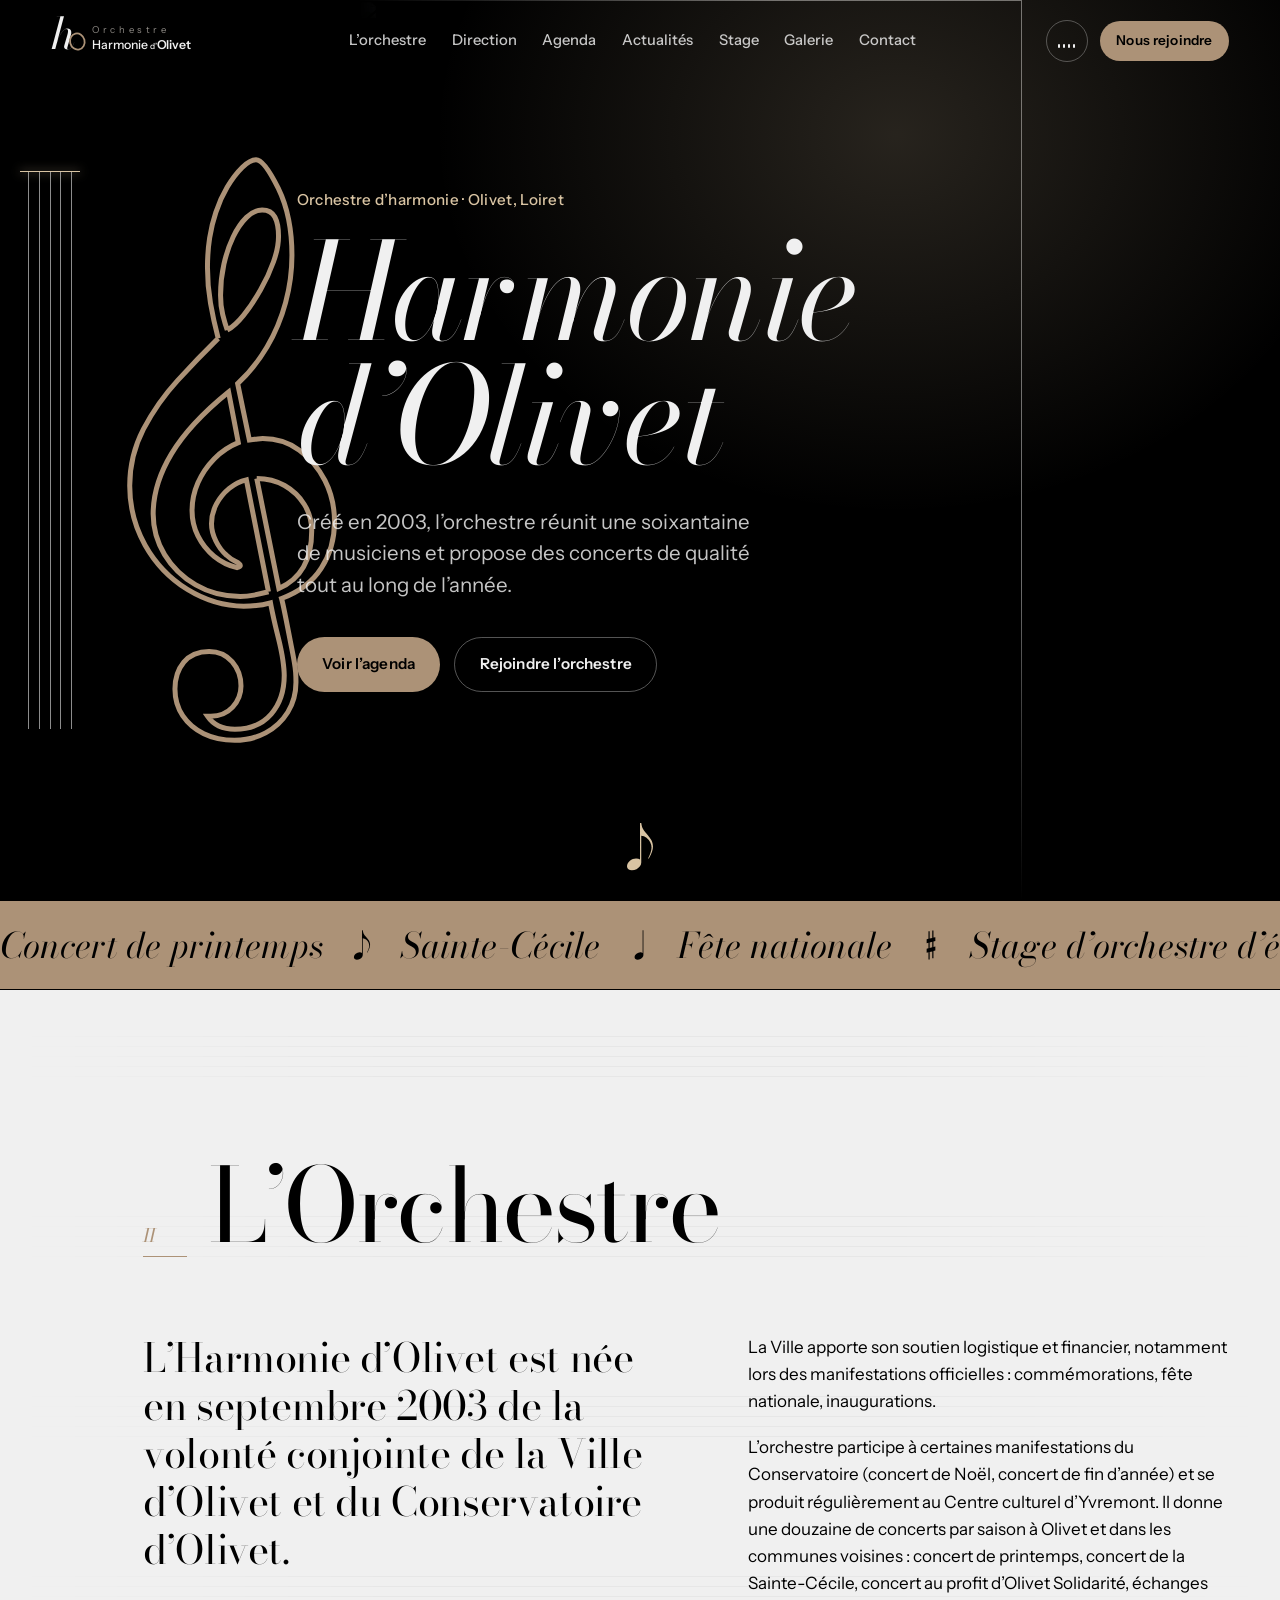
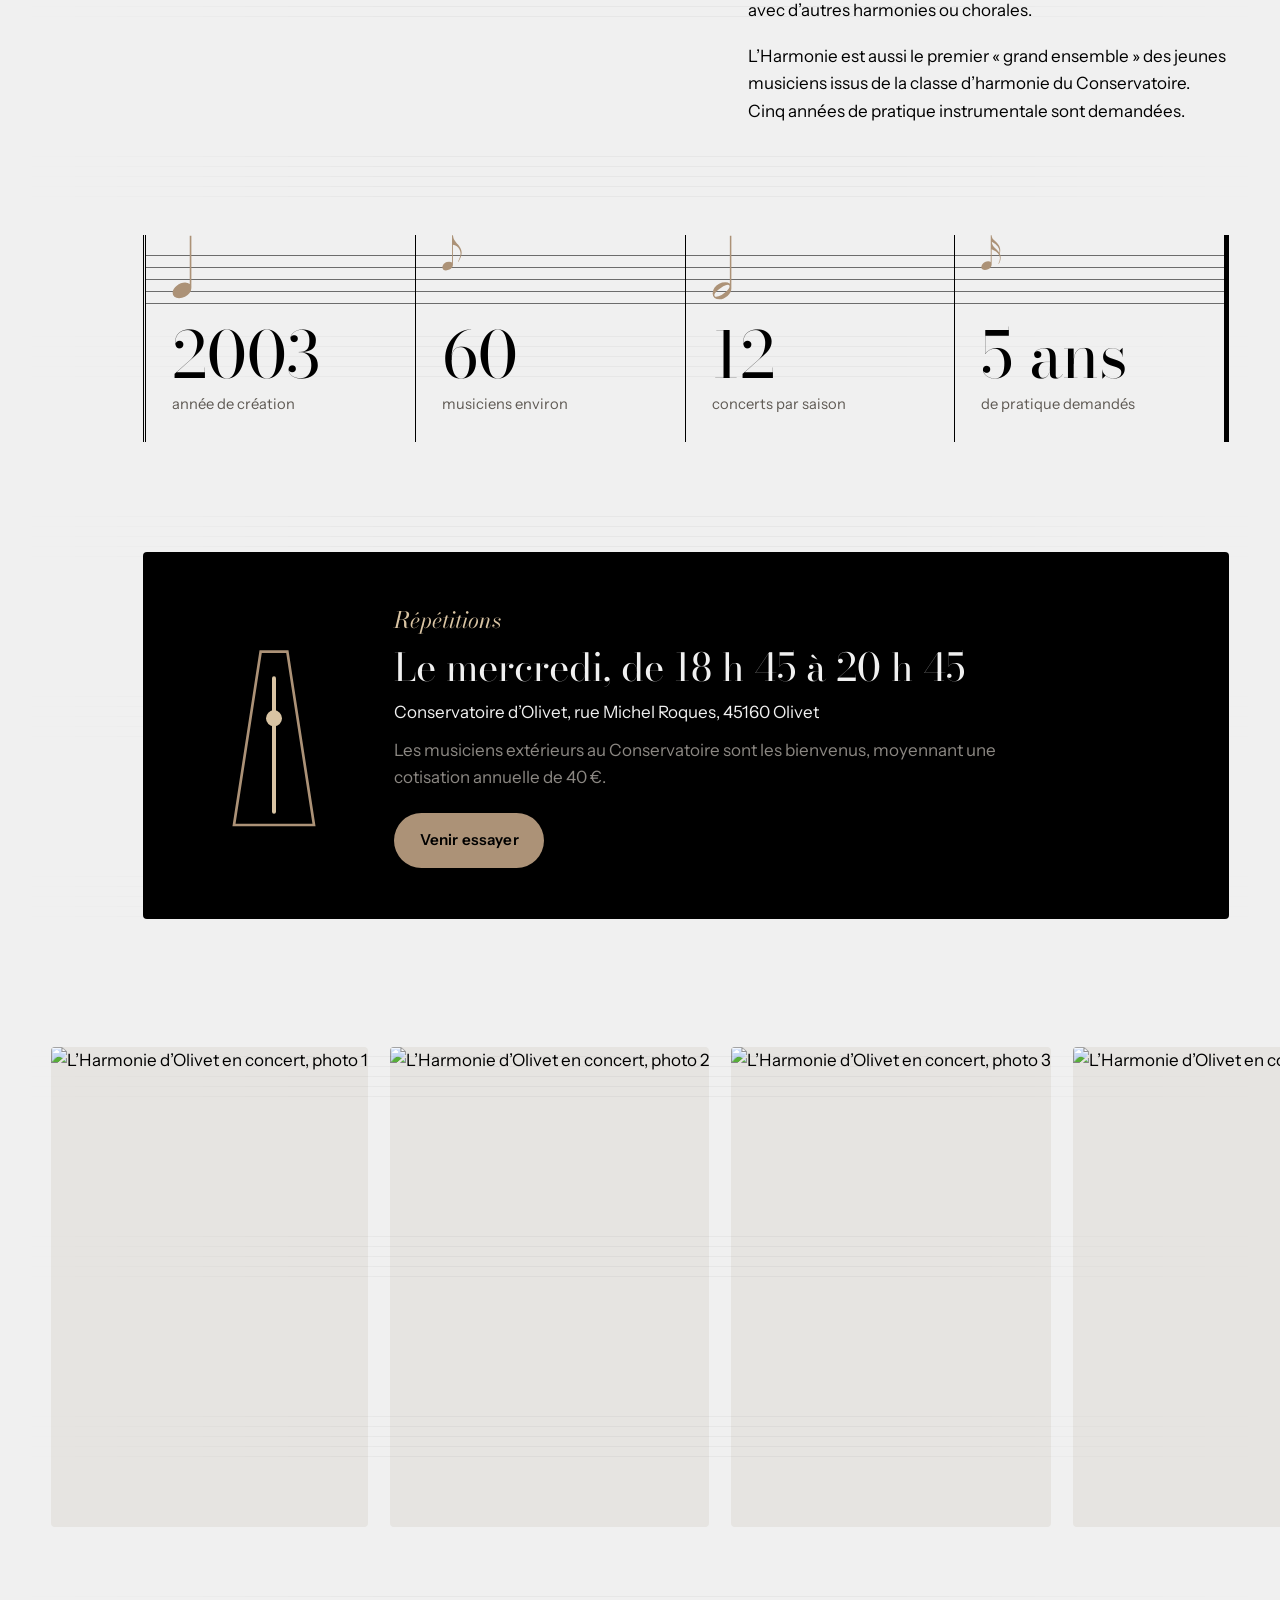
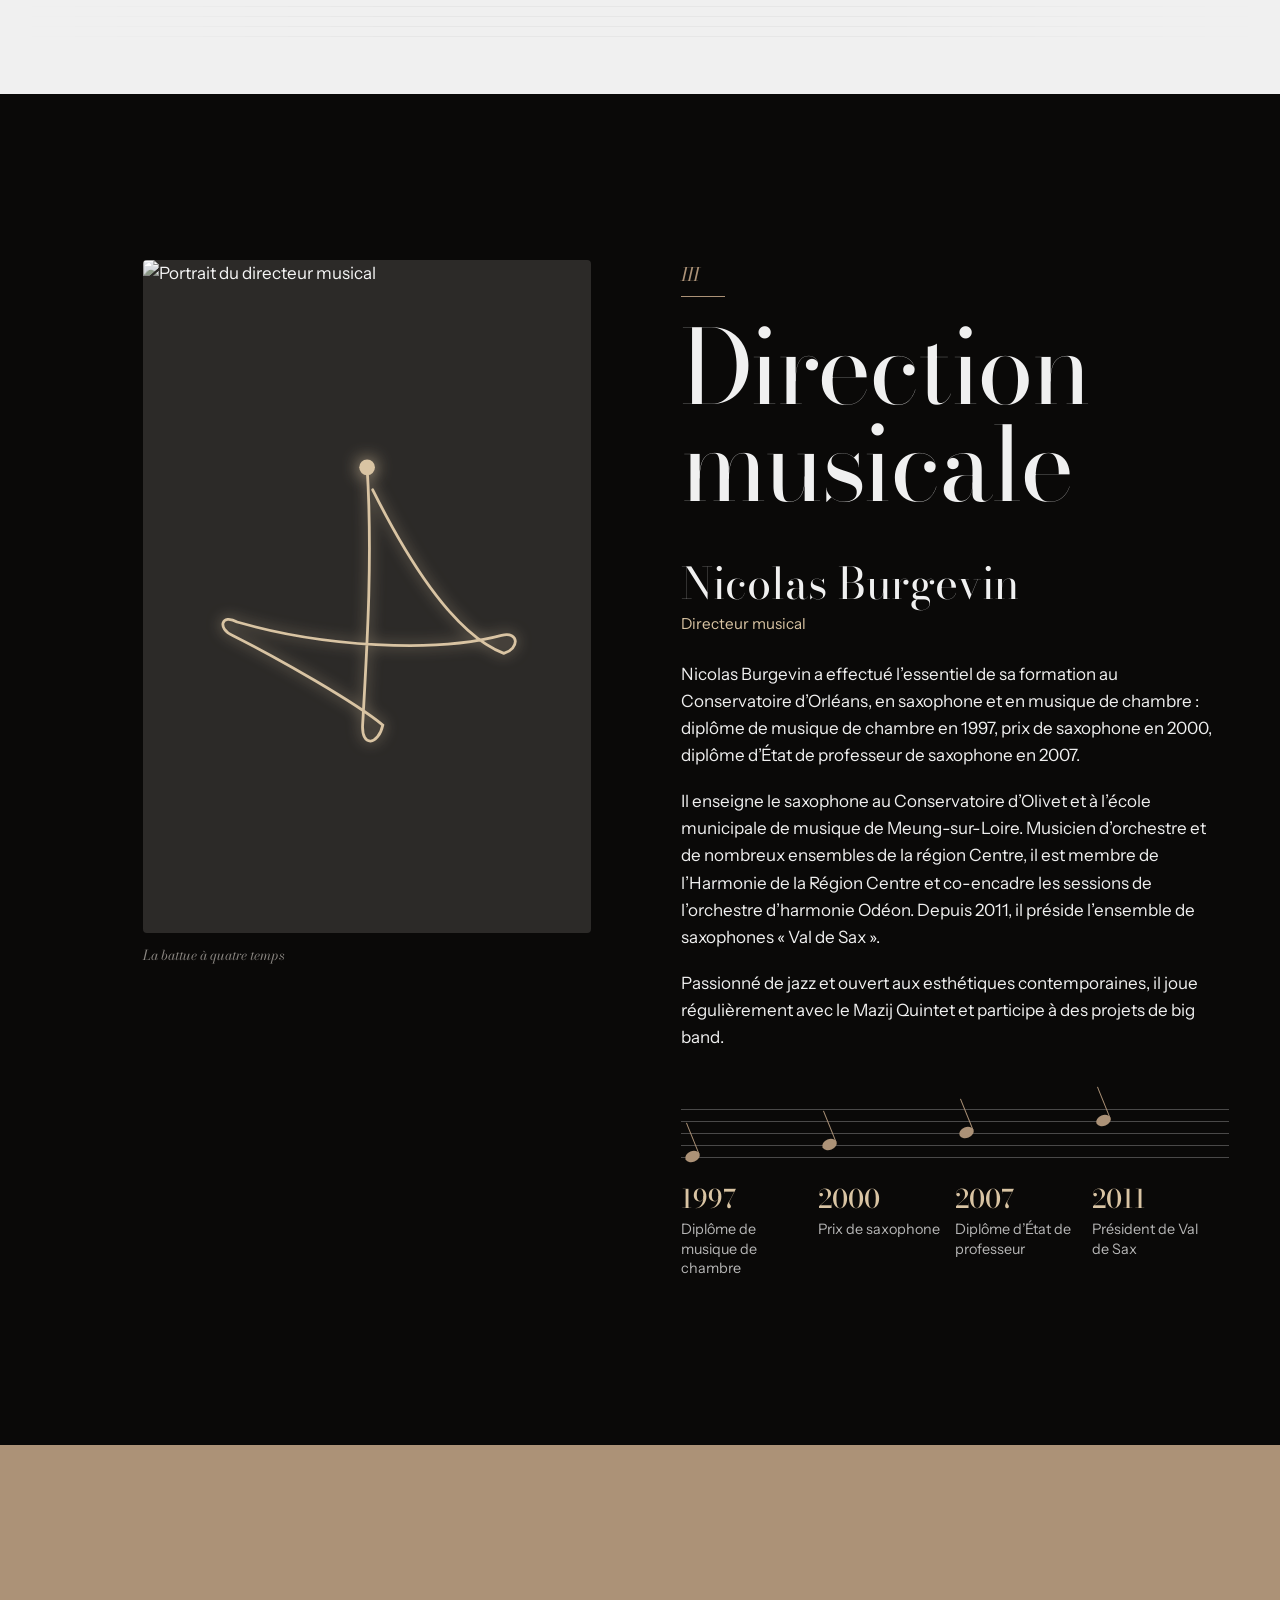
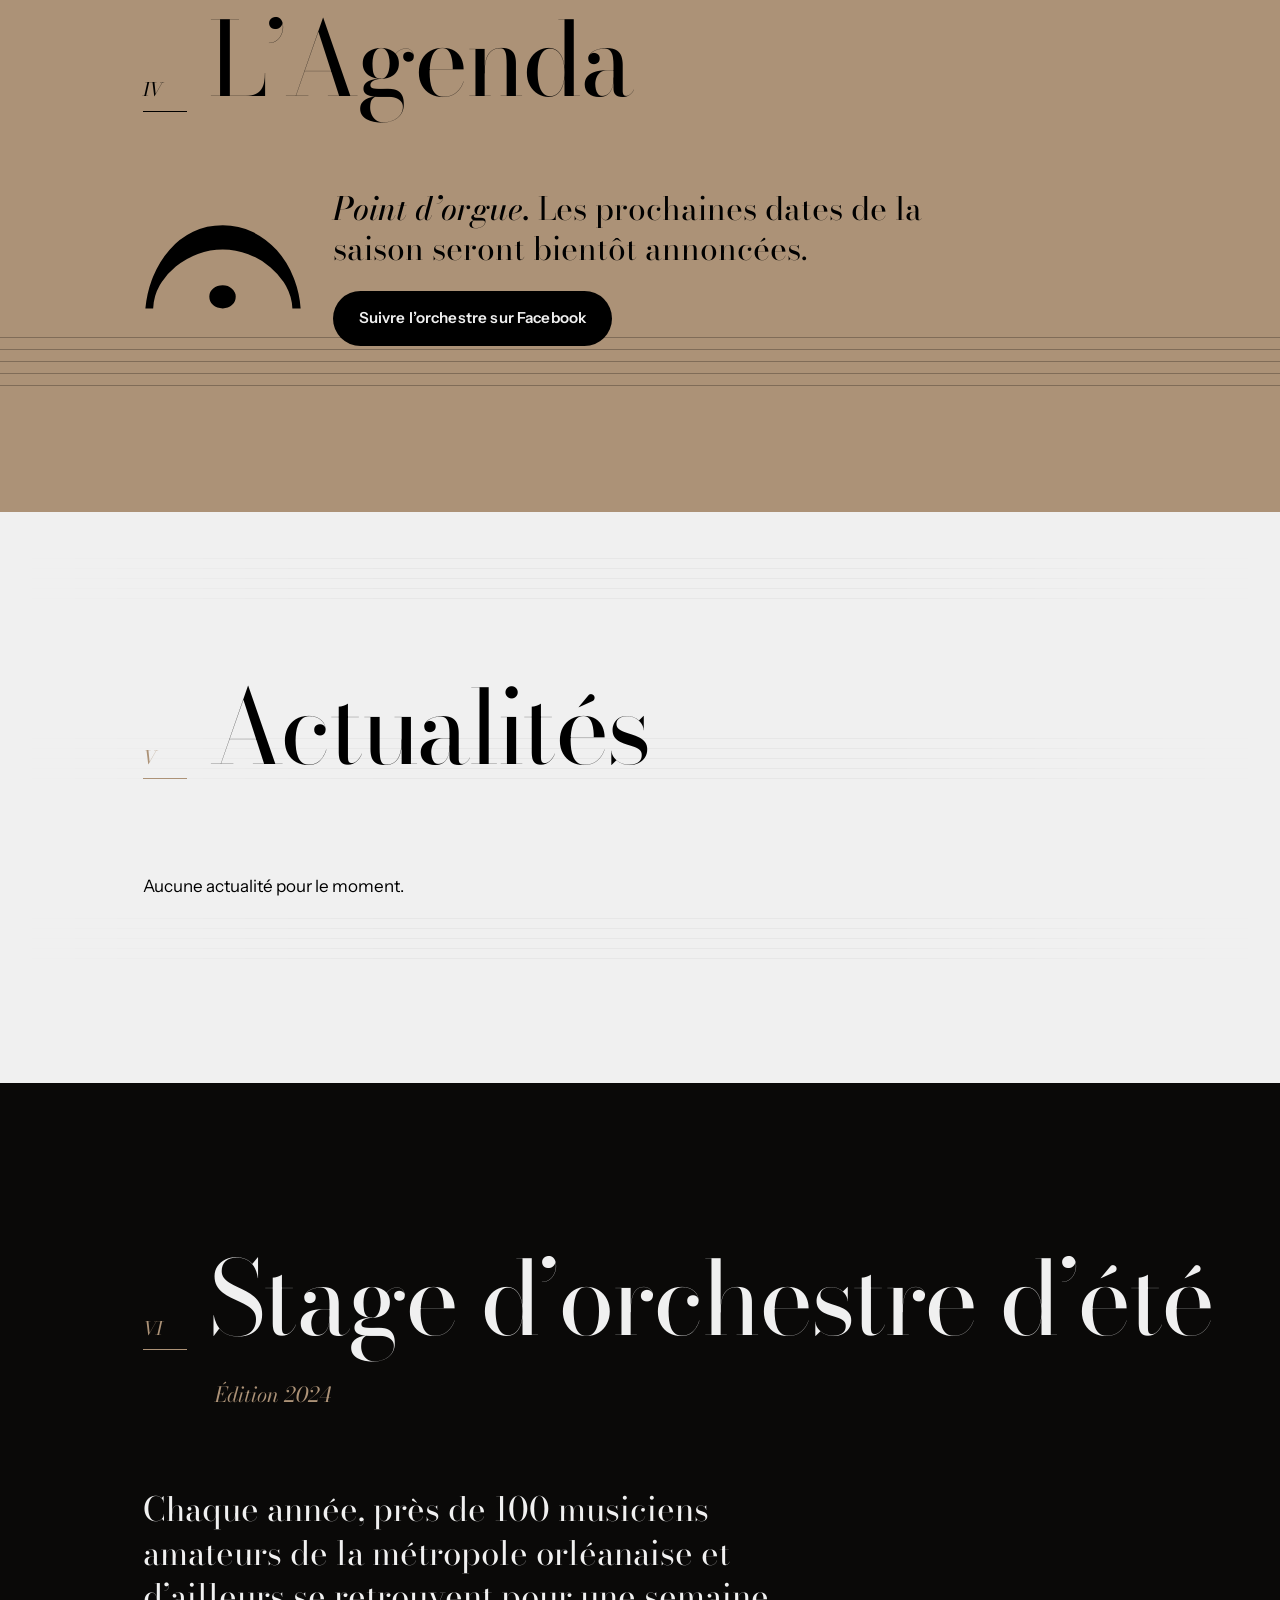
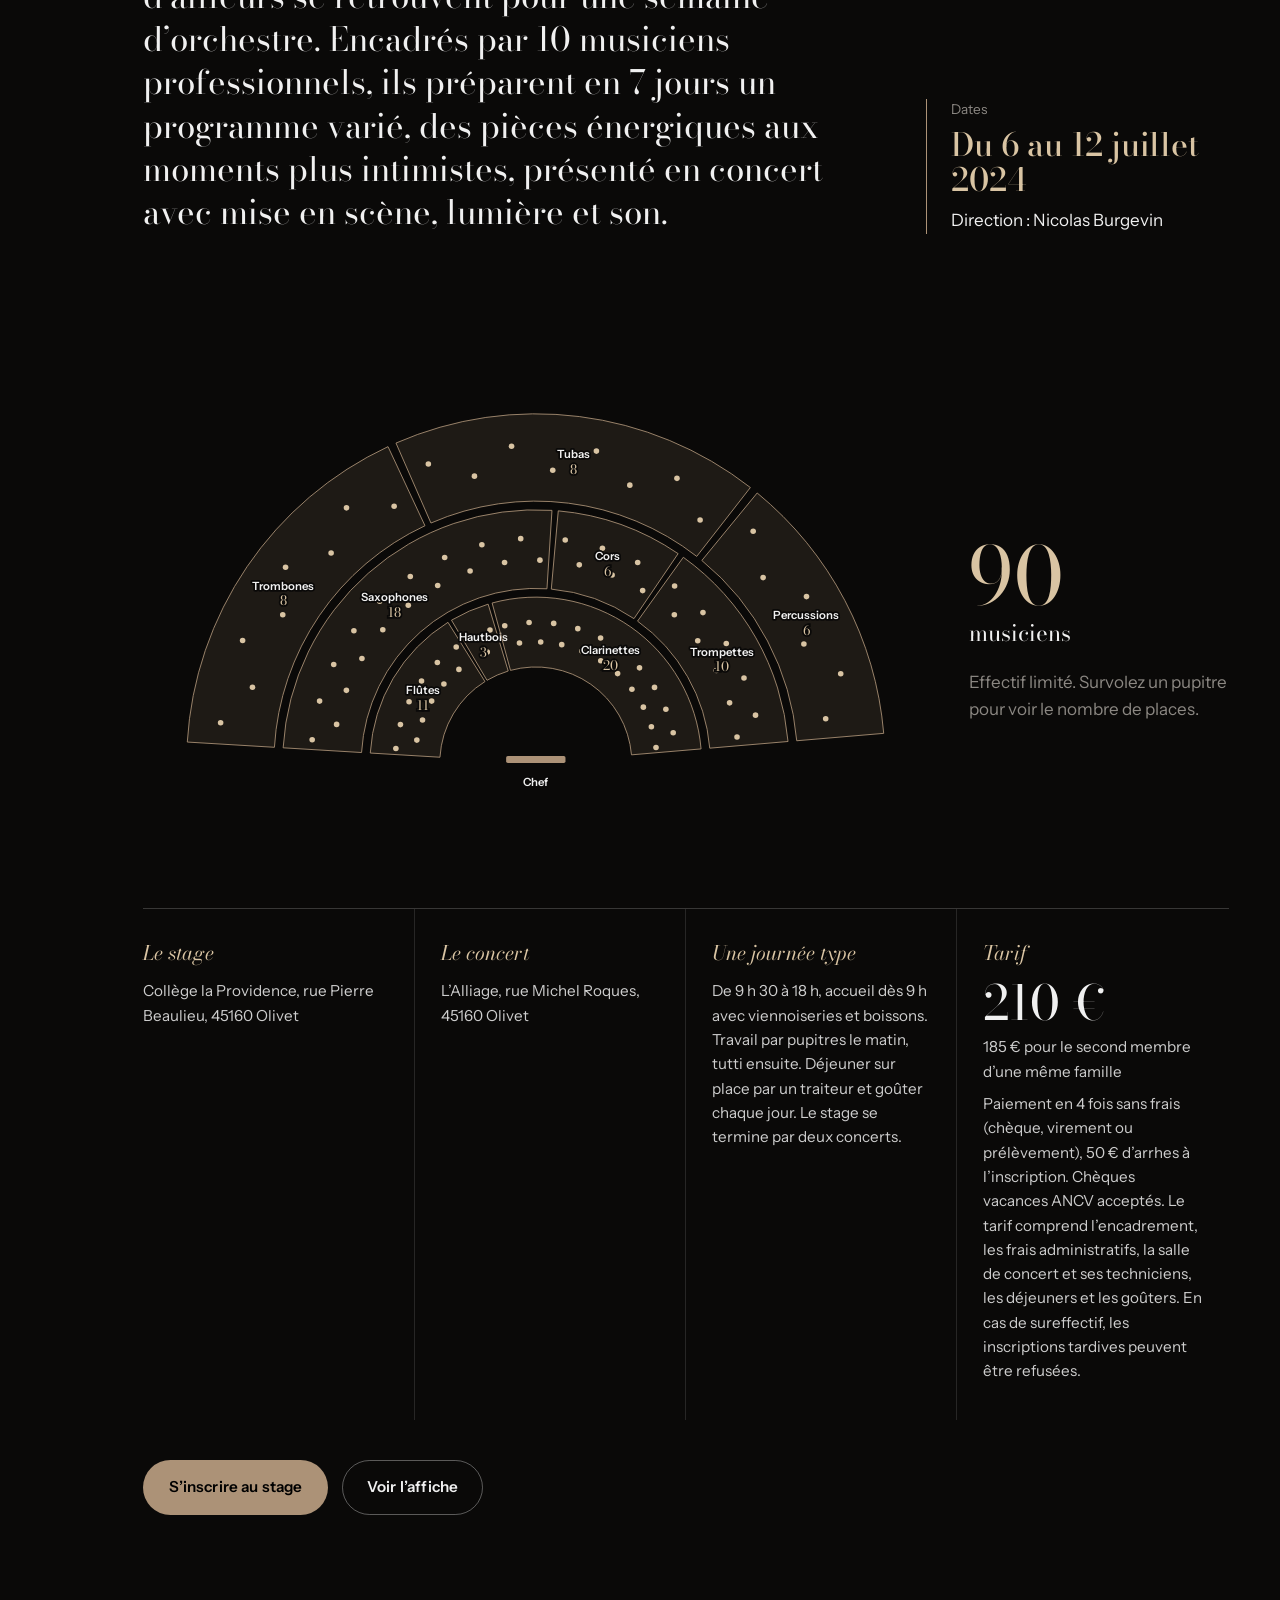
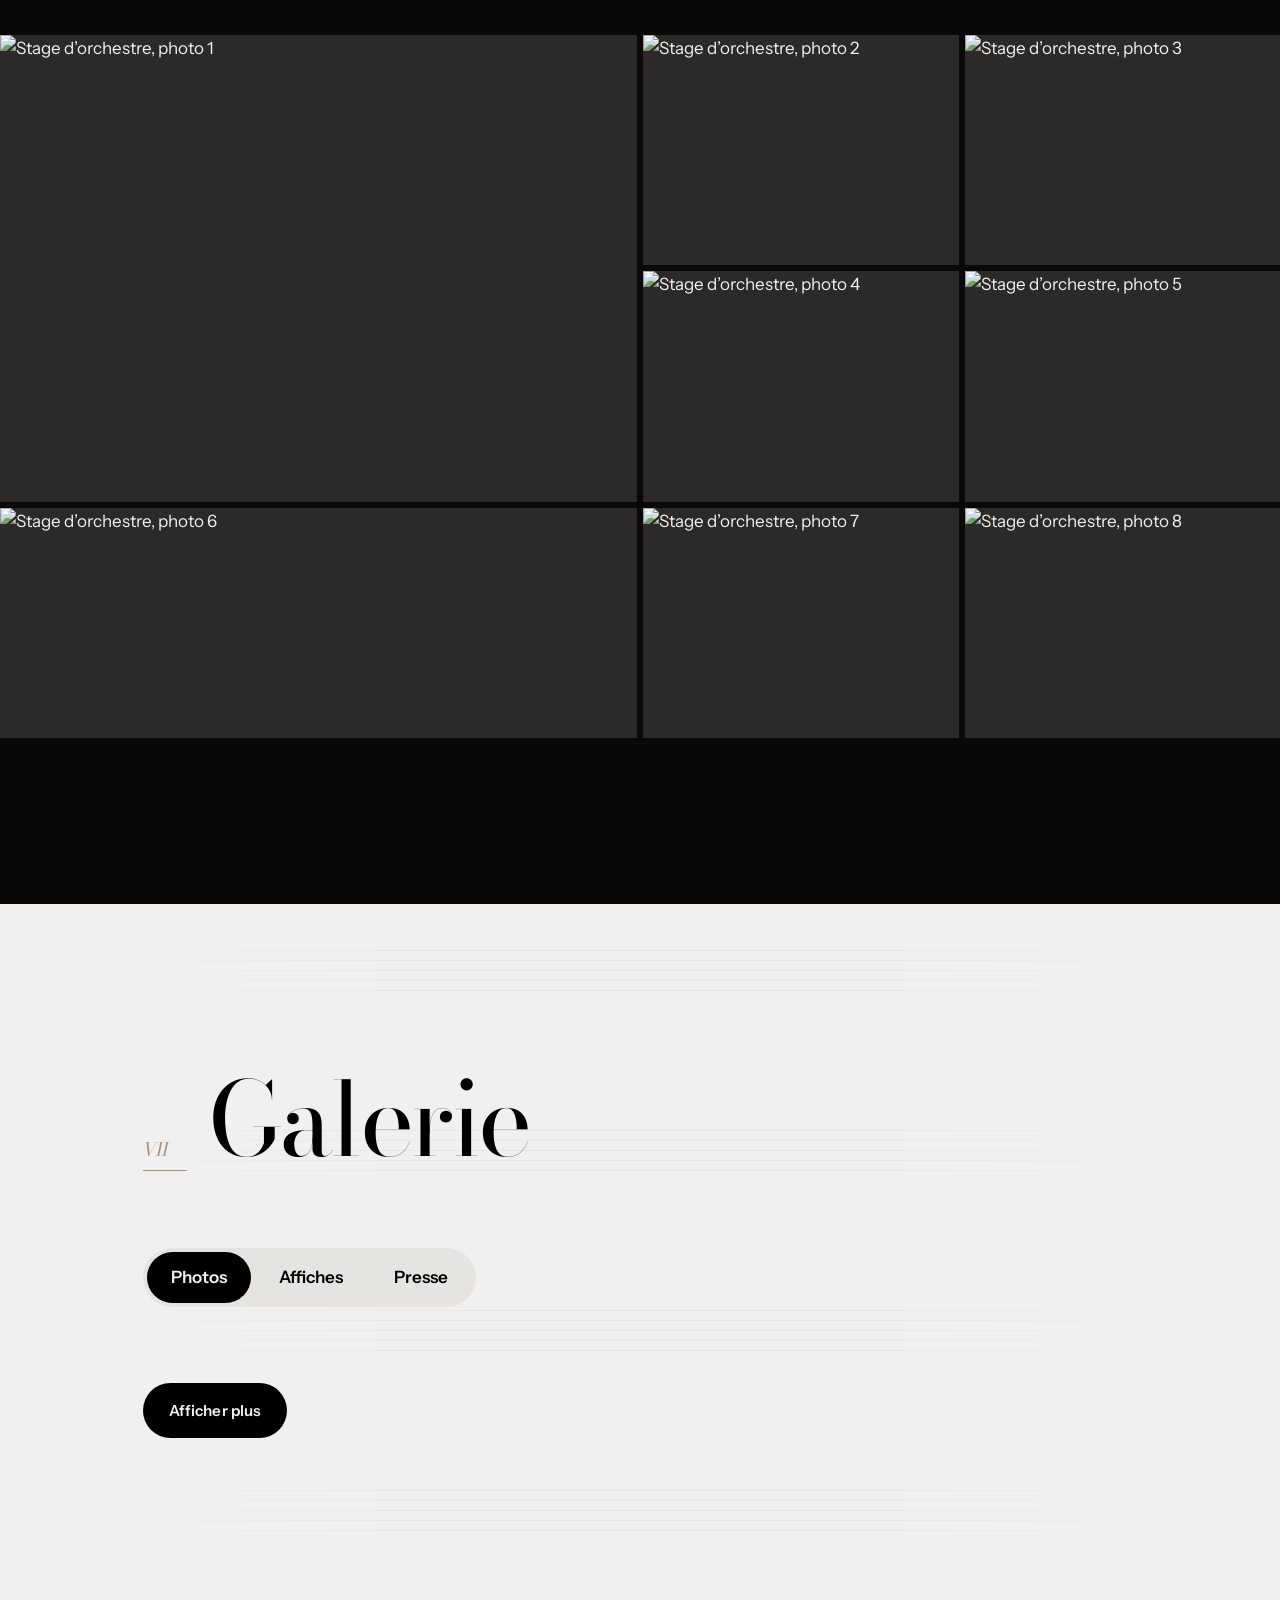
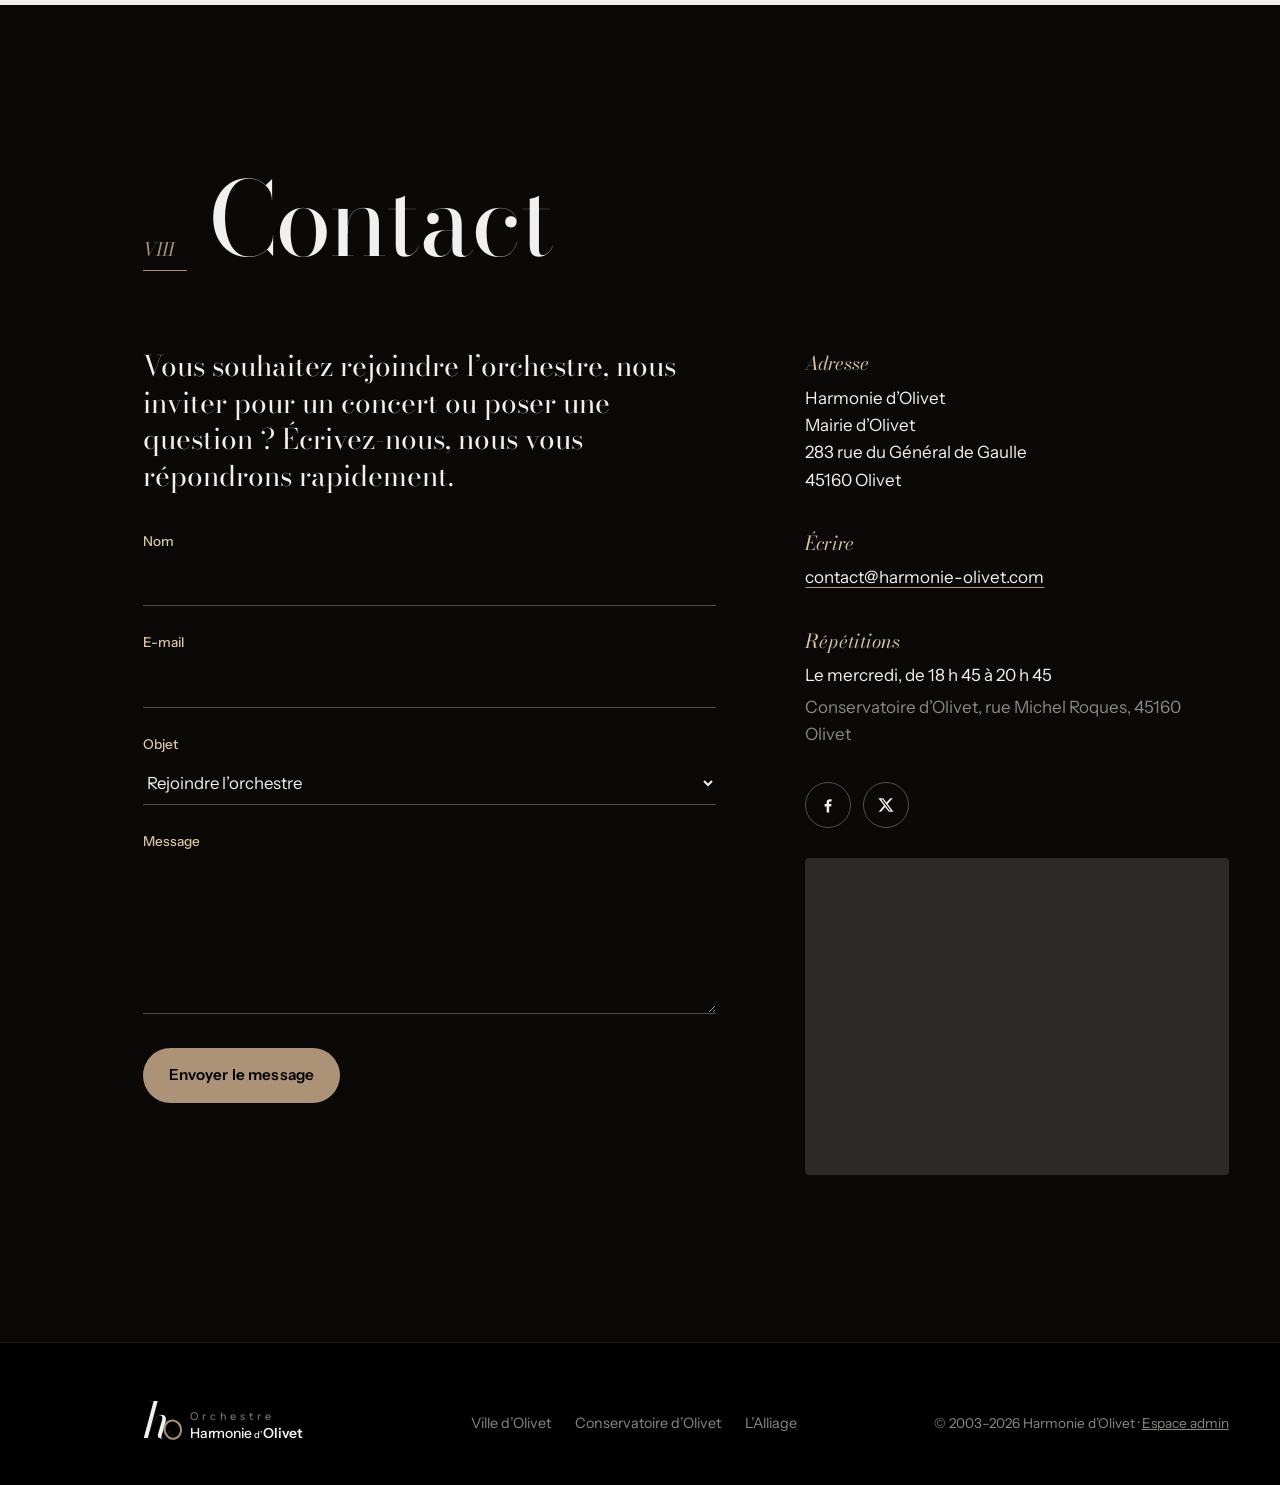
==== commit f1fa0c23: "Portée du héro calée sur la clé de sol, corrections de mise en page Co-Authored-By: Claude Opus 5.5 " ====
--- a/index.html
+++ b/index.html
@@ -25,7 +25,7 @@
         <text x="0" y="56" class="logo-h">h</text>
         <ellipse cx="47" cy="42" rx="13" ry="14.5" class="logo-o" transform="rotate(-14 47 42)"/>
         <text x="74" y="27" class="logo-orch">Orchestre</text>
-        <text x="74" y="56" class="logo-harm">Harmonie<tspan class="logo-d">d’</tspan><tspan class="logo-ol">Olivet</tspan></text>
+        <text x="74" y="56" class="logo-harm">Harmonie<tspan class="logo-d" dx="4">d’</tspan><tspan class="logo-ol">Olivet</tspan></text>
       </svg>
     </a>
     <nav class="menu" id="menu" aria-label="Navigation principale">
@@ -108,7 +108,7 @@
             <p class="big" data-k="orchestre.repetitions"></p>
             <p data-k="orchestre.lieu_repetitions"></p>
             <p class="muted" data-k="orchestre.adhesion"></p>
-            <a class="btn btn-dark" href="#contact">Venir essayer</a>
+            <a class="btn btn-bronze" href="#contact">Venir essayer</a>
           </div>
         </div>
       </div>
@@ -151,8 +151,10 @@
         <ol class="events" id="events"></ol>
         <div class="events-empty" id="eventsEmpty" hidden>
           <svg viewBox="0 0 711 400" aria-hidden="true"><path id="fermataPath"/></svg>
-          <p><strong>Point d’orgue.</strong> Les prochaines dates de la saison seront bientôt annoncées.</p>
-          <a class="btn btn-dark" href="https://www.facebook.com/harmonie.olivet" target="_blank" rel="noopener" id="agendaFb">Suivre l’orchestre sur Facebook</a>
+          <div>
+            <p><strong>Point d’orgue.</strong> Les prochaines dates de la saison seront bientôt annoncées.</p>
+            <a class="btn btn-dark" href="https://www.facebook.com/harmonie.olivet" target="_blank" rel="noopener" id="agendaFb">Suivre l’orchestre sur Facebook</a>
+          </div>
         </div>
         <details class="past" id="pastWrap" hidden>
           <summary>Concerts passés</summary>
@@ -301,7 +303,7 @@
         <text x="0" y="56" class="logo-h">h</text>
         <ellipse cx="47" cy="42" rx="13" ry="14.5" class="logo-o" transform="rotate(-14 47 42)"/>
         <text x="74" y="27" class="logo-orch">Orchestre</text>
-        <text x="74" y="56" class="logo-harm">Harmonie<tspan class="logo-d">d’</tspan><tspan class="logo-ol">Olivet</tspan></text>
+        <text x="74" y="56" class="logo-harm">Harmonie<tspan class="logo-d" dx="4">d’</tspan><tspan class="logo-ol">Olivet</tspan></text>
       </svg>
       <div class="partners" id="partners"></div>
       <p class="copy">© 2003–<span id="year"></span> Harmonie d’Olivet · <a href="admin.html">Espace admin</a></p>
--- a/assets/css/site.css
+++ b/assets/css/site.css
@@ -197,7 +197,7 @@
 .strings { position: absolute; inset: 0; width: 100%; height: 100%; z-index: -1; }
 .hero-clef {
   position: absolute; z-index: -1; left: calc(var(--gutter) + 6px); top: 50%;
-  height: min(78vh, 720px); width: auto; transform: translateY(-50%);
+  height: min(66vh, 620px); width: auto; transform: translateY(-50%);
   overflow: visible; pointer-events: none;
 }
 .hero-clef path { fill: rgba(172, 146, 119, 0); stroke: var(--bronze); stroke-width: 5; vector-effect: non-scaling-stroke; }
@@ -339,7 +339,7 @@
 @media (max-width: 600px) { .jalons { grid-template-columns: repeat(2, 1fr); row-gap: 20px; } }
 
 /* ---------- Agenda ---------- */
-.agenda-staff { position: absolute; left: 0; right: 0; top: 260px; height: 49px; display: flex; flex-direction: column; justify-content: space-between; pointer-events: none; opacity: .25; }
+.agenda-staff { position: absolute; left: 0; right: 0; bottom: -40px; height: 49px; display: flex; flex-direction: column; justify-content: space-between; pointer-events: none; opacity: .25; }
 .agenda-staff i { height: 1px; background: var(--noir); }
 .events { list-style: none; margin: 0; padding: 0; }
 .event {
@@ -402,8 +402,8 @@
 .seat-arc { fill: rgba(172, 146, 119, .12); stroke: var(--bronze); stroke-width: 1; cursor: pointer; transition: fill .3s; }
 .seat-arc:hover, .seat-arc.on { fill: rgba(172, 146, 119, .5); }
 .seat-dot { fill: var(--laiton); }
-.seat-label { fill: var(--papier); font-family: var(--sans); font-size: 13px; font-weight: 600; pointer-events: none; }
-.seat-count { fill: var(--laiton); font-family: var(--serif); font-size: 15px; pointer-events: none; }
+.seat-label { fill: var(--papier); font-family: var(--sans); font-size: 13px; font-weight: 600; pointer-events: none; paint-order: stroke; stroke: var(--scene); stroke-width: 4px; stroke-linejoin: round; }
+.seat-count { fill: var(--laiton); font-family: var(--serif); font-size: 15px; pointer-events: none; paint-order: stroke; stroke: var(--scene); stroke-width: 4px; }
 .podium { fill: var(--bronze); }
 .seating-total { font-family: var(--serif); font-size: 1.4rem; margin: 0 0 8px; }
 .seating-total strong { display: block; font-size: 5rem; line-height: 1; font-weight: 400; color: var(--laiton); }
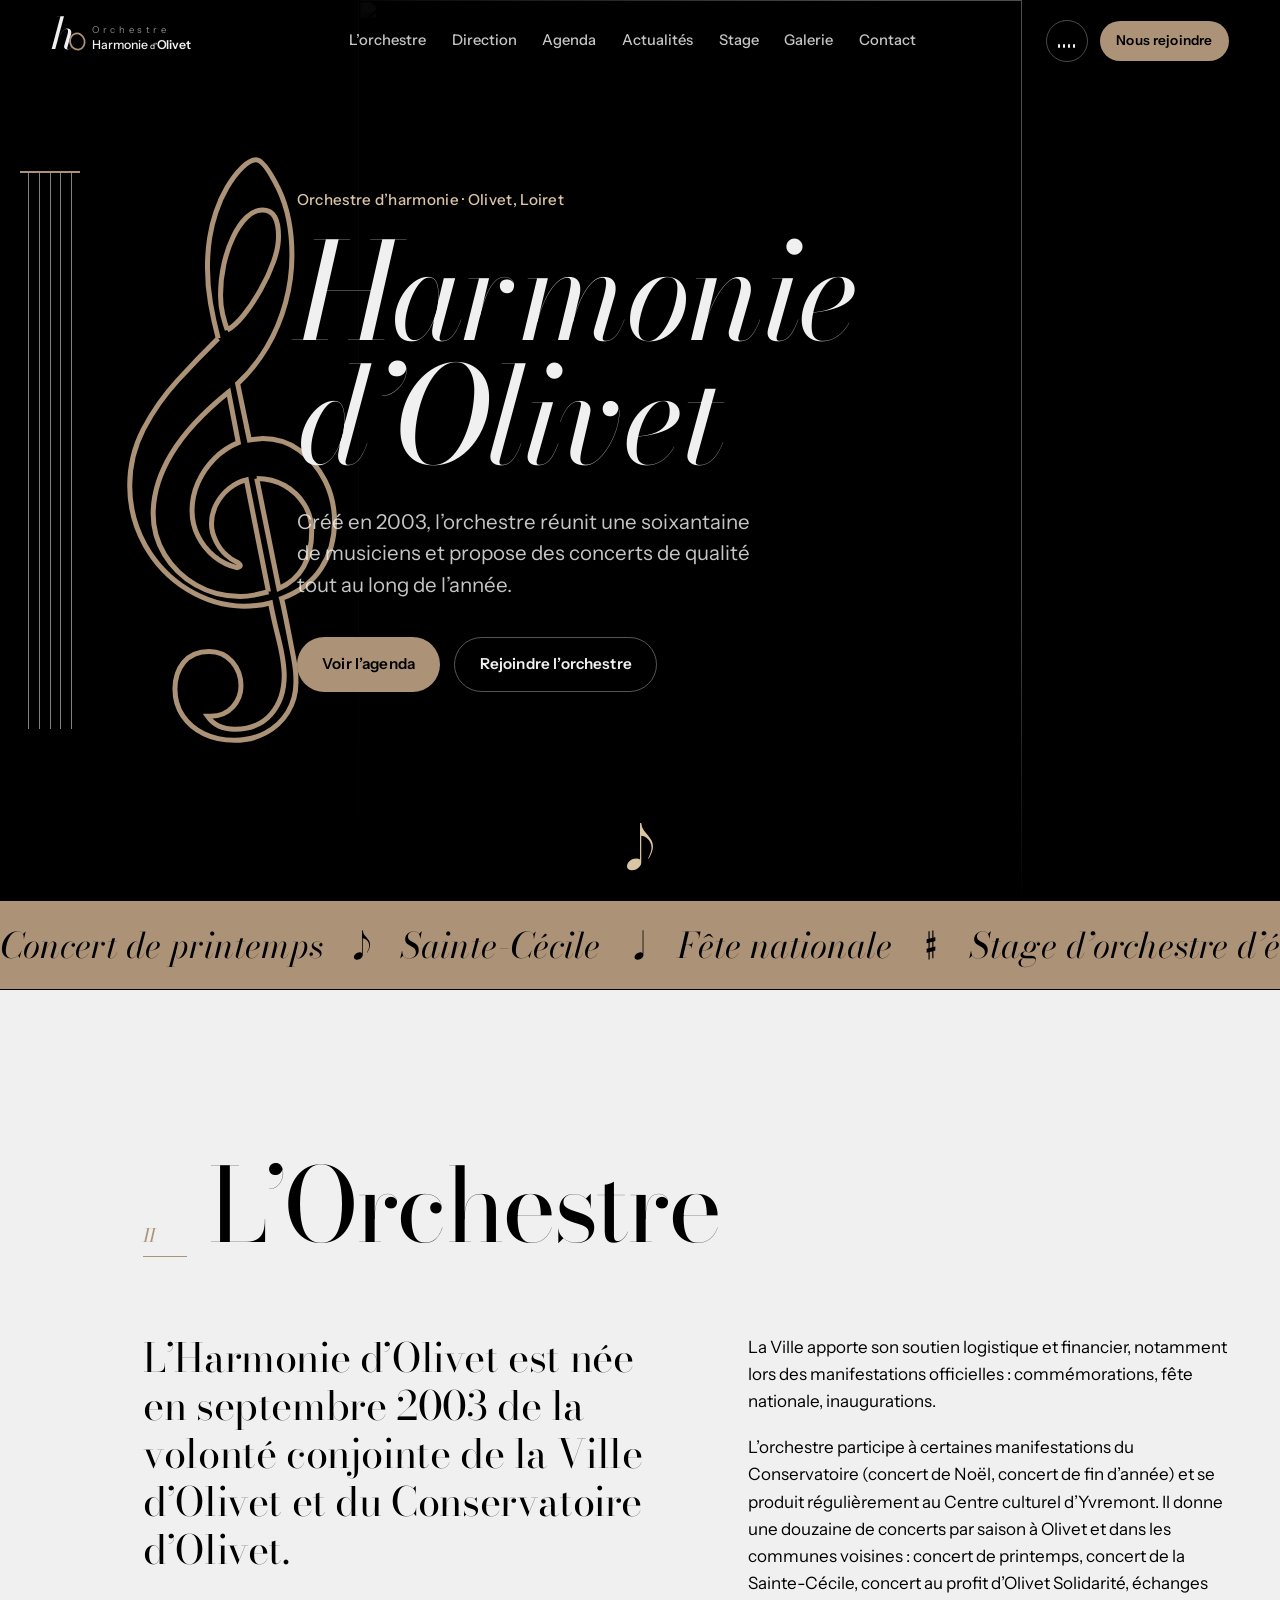
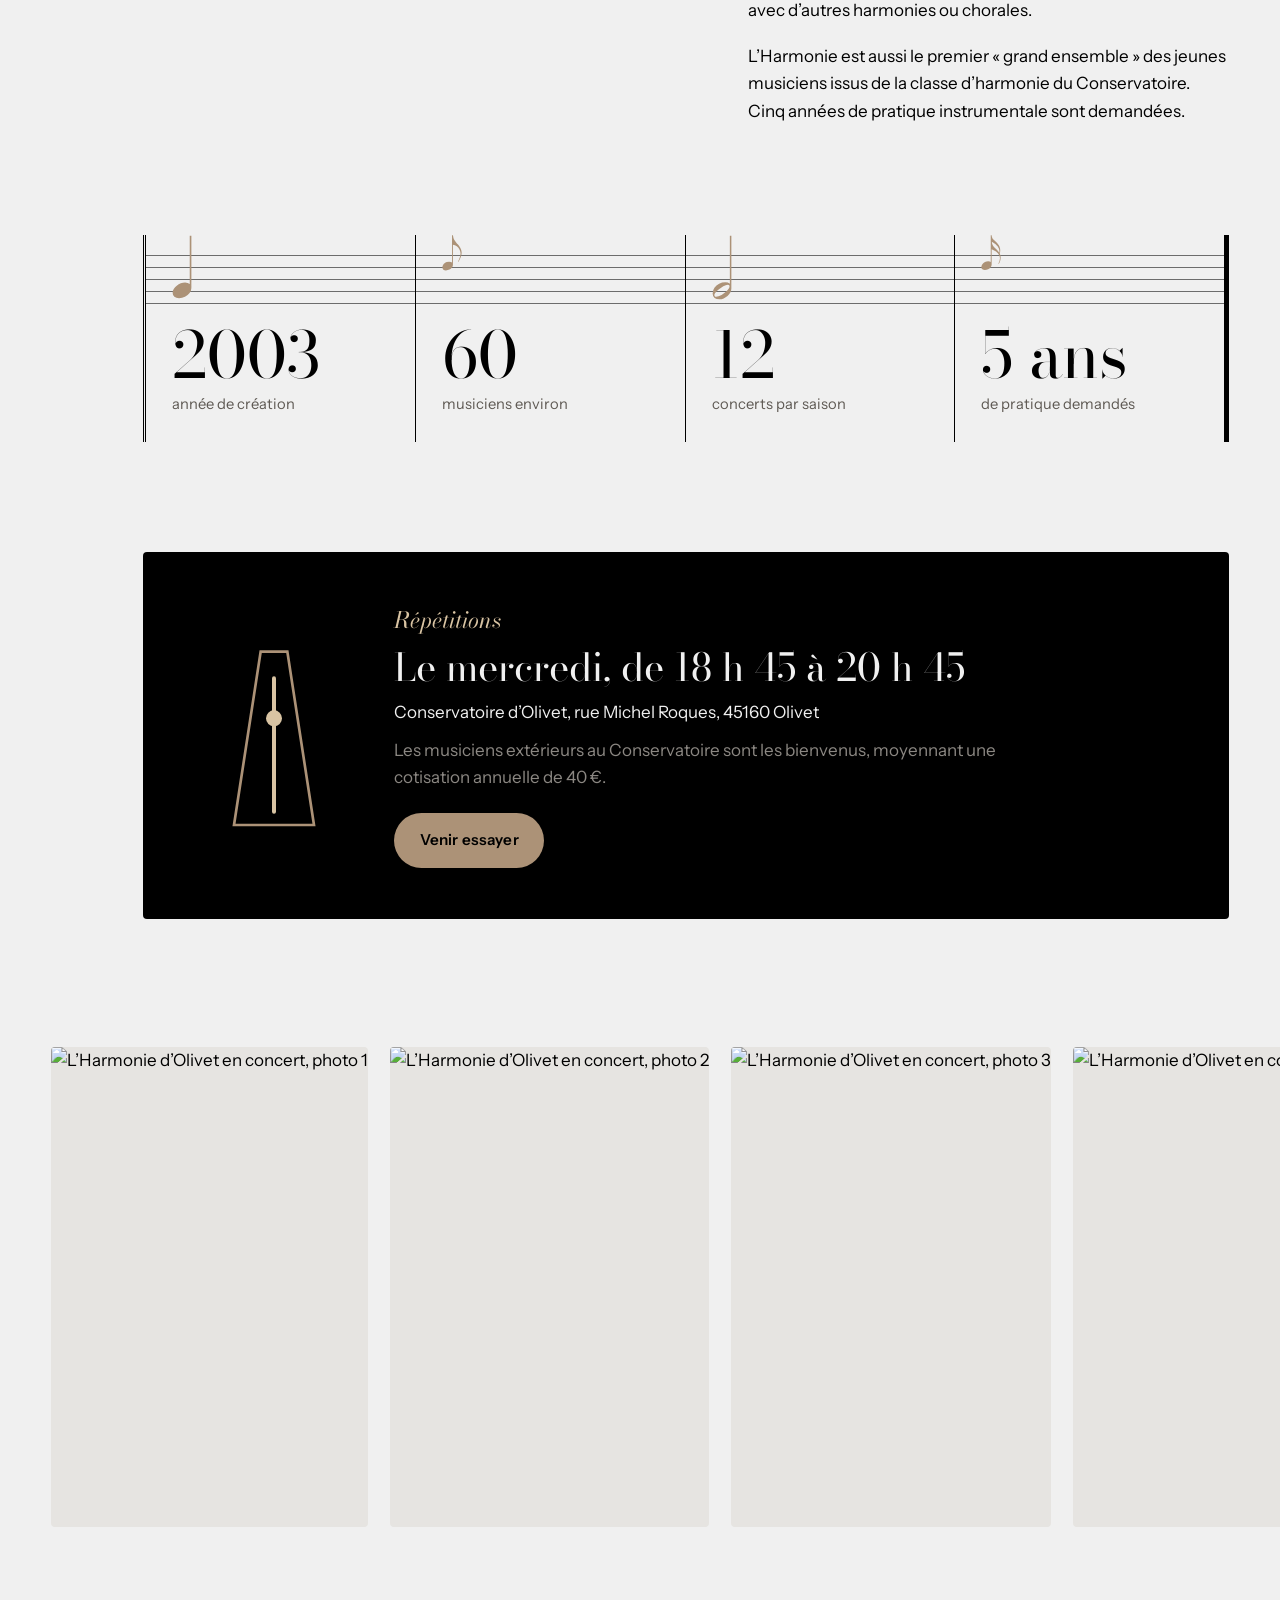
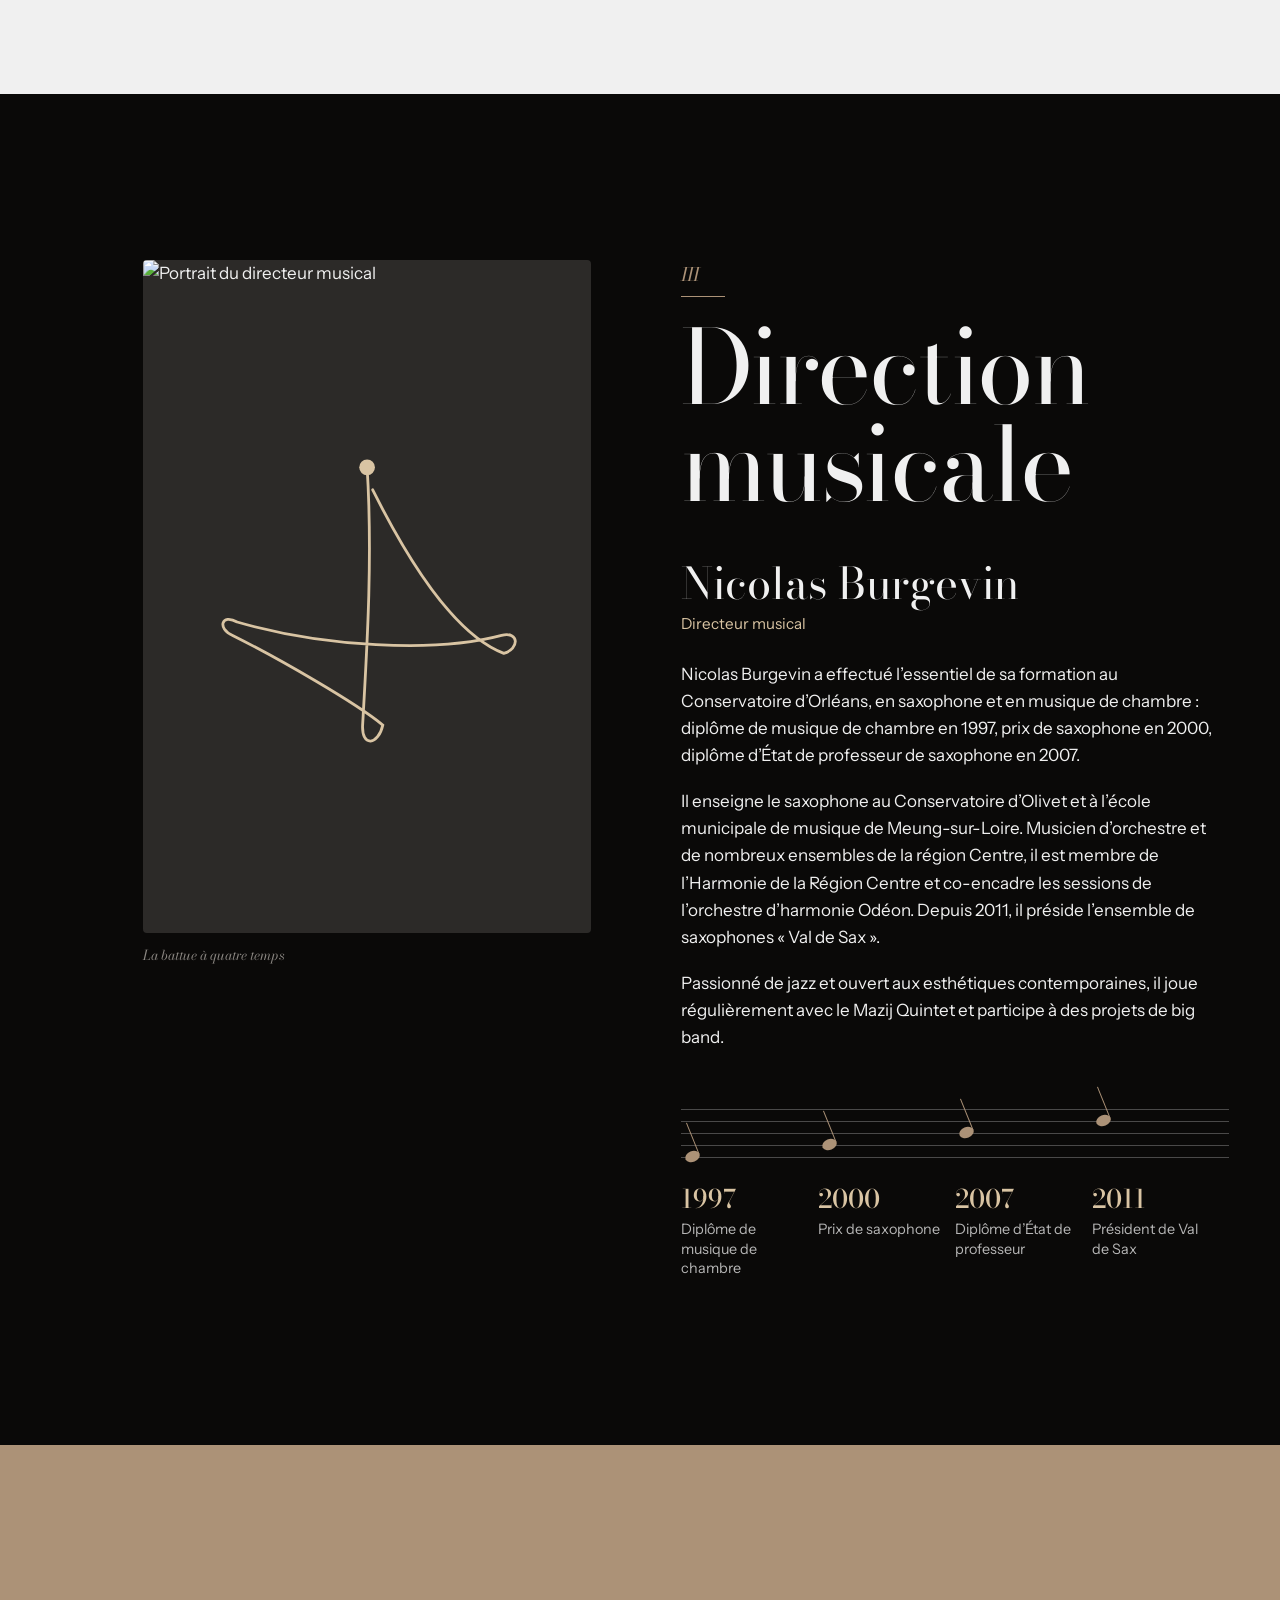
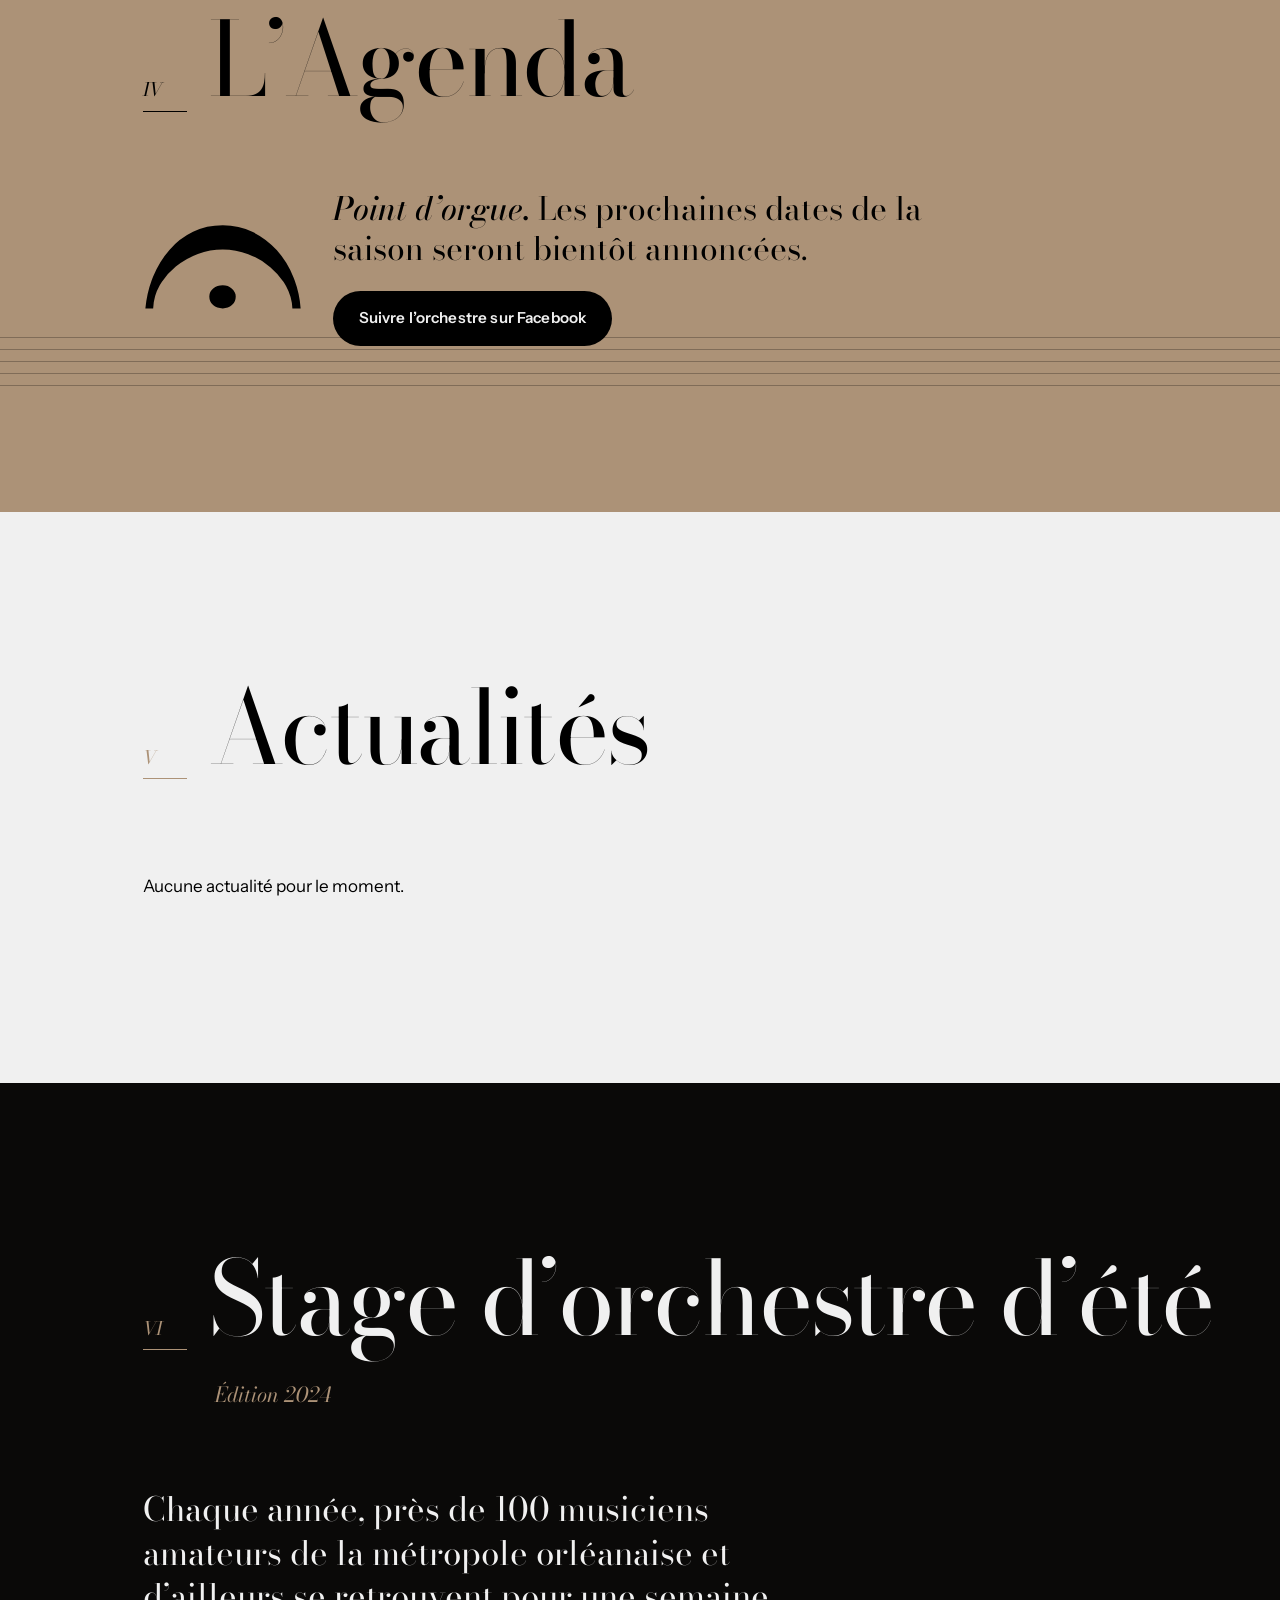
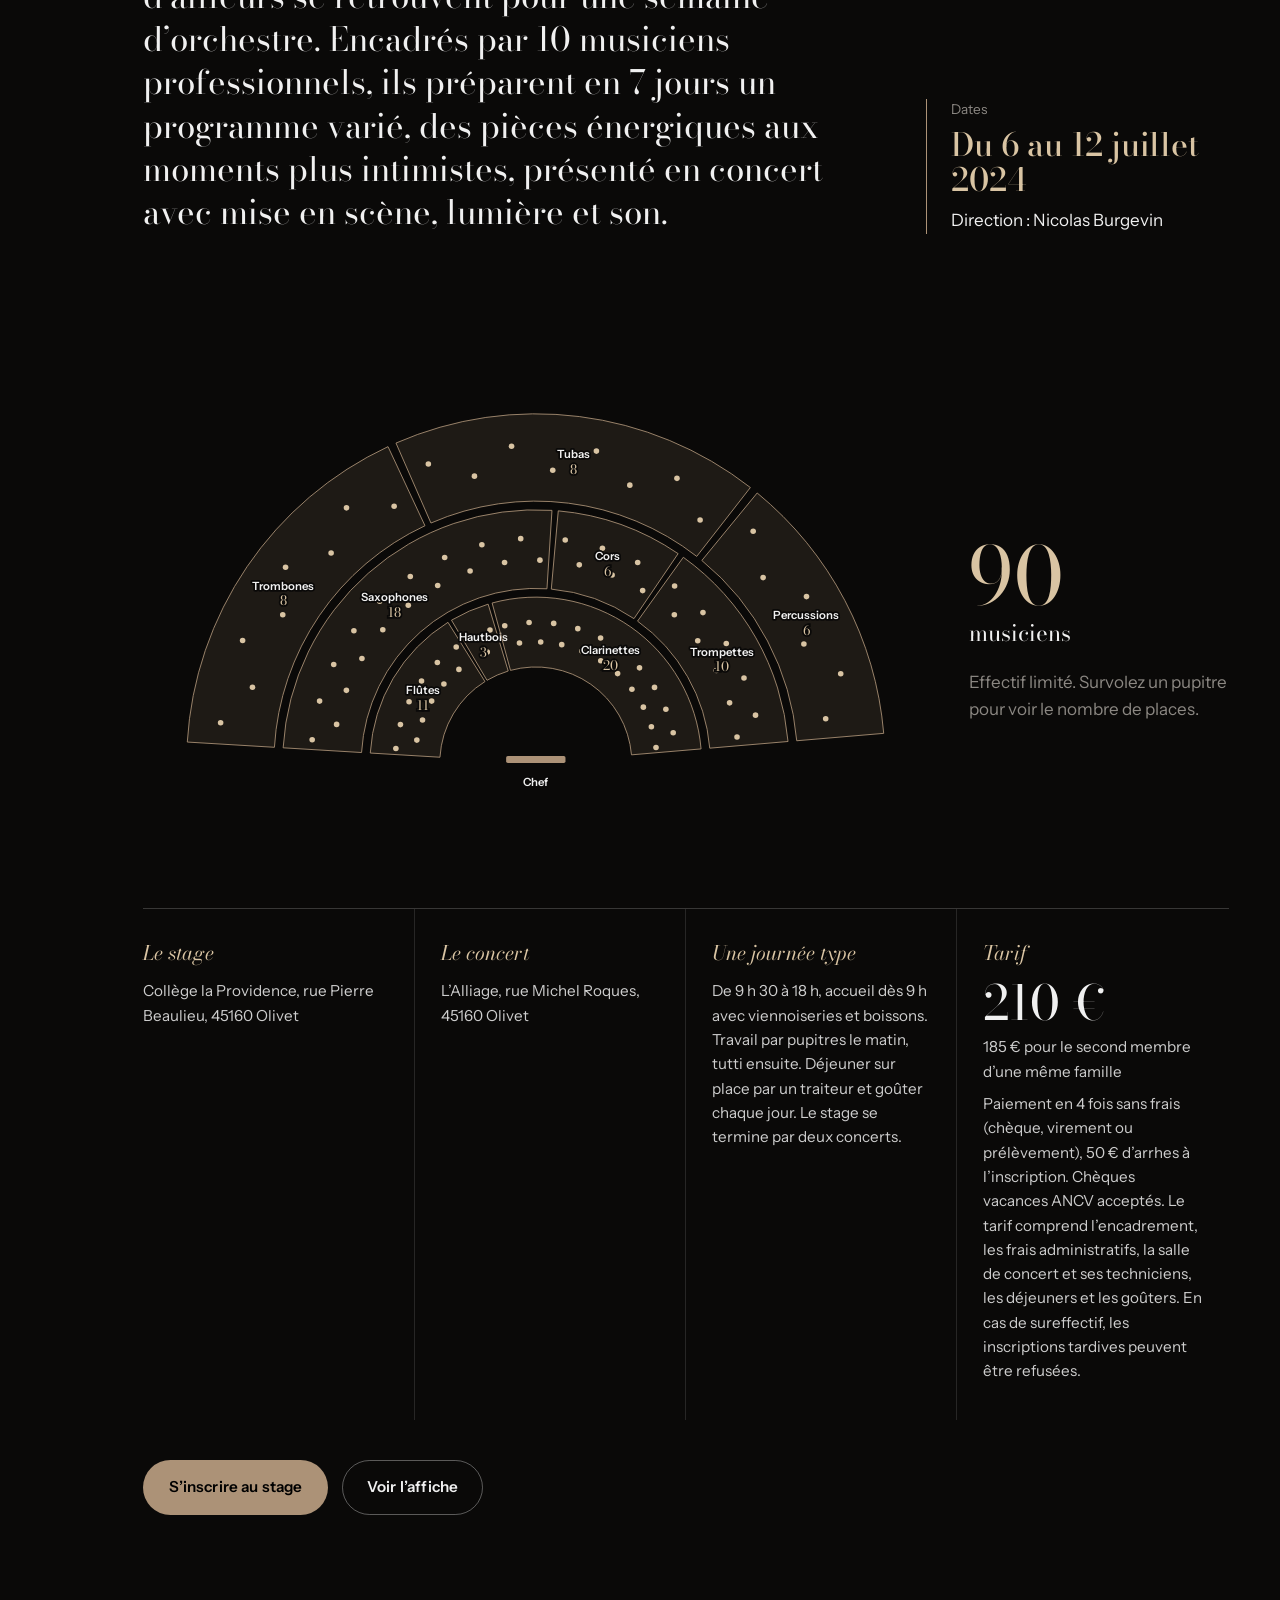
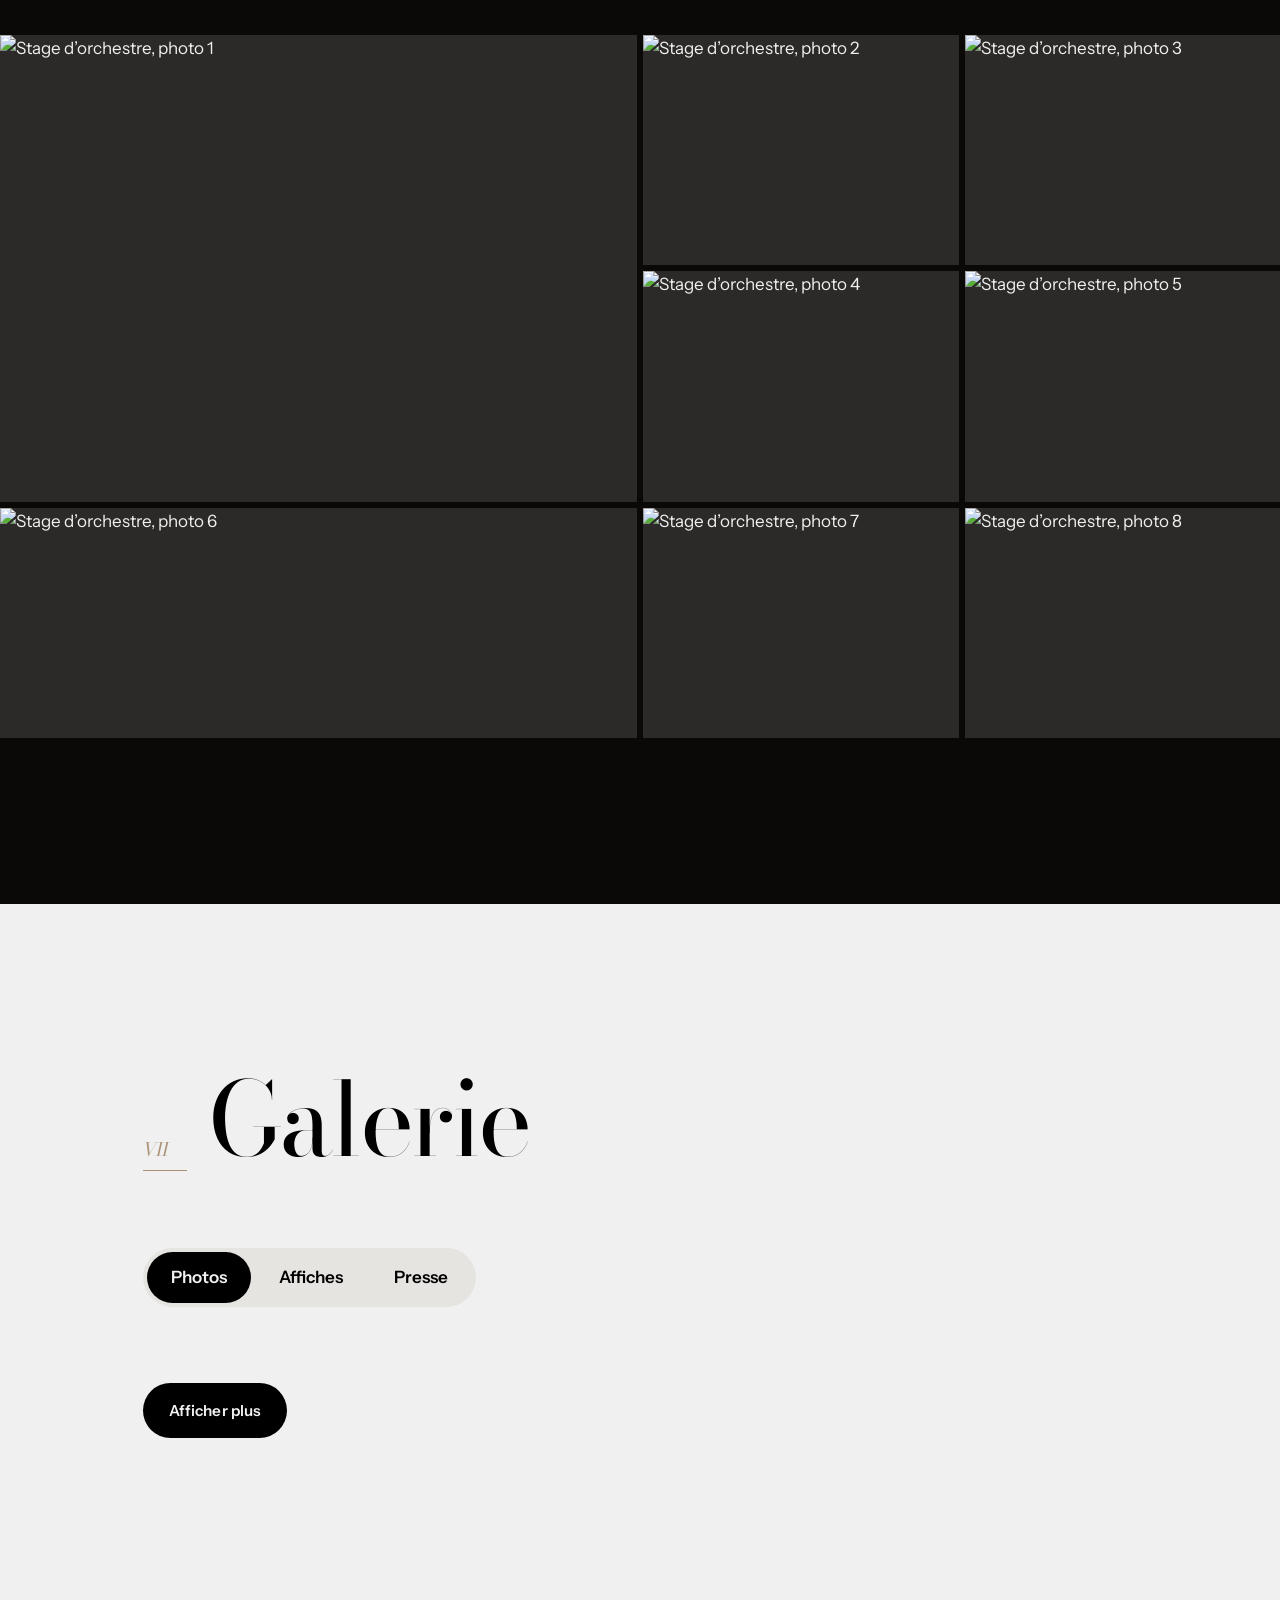
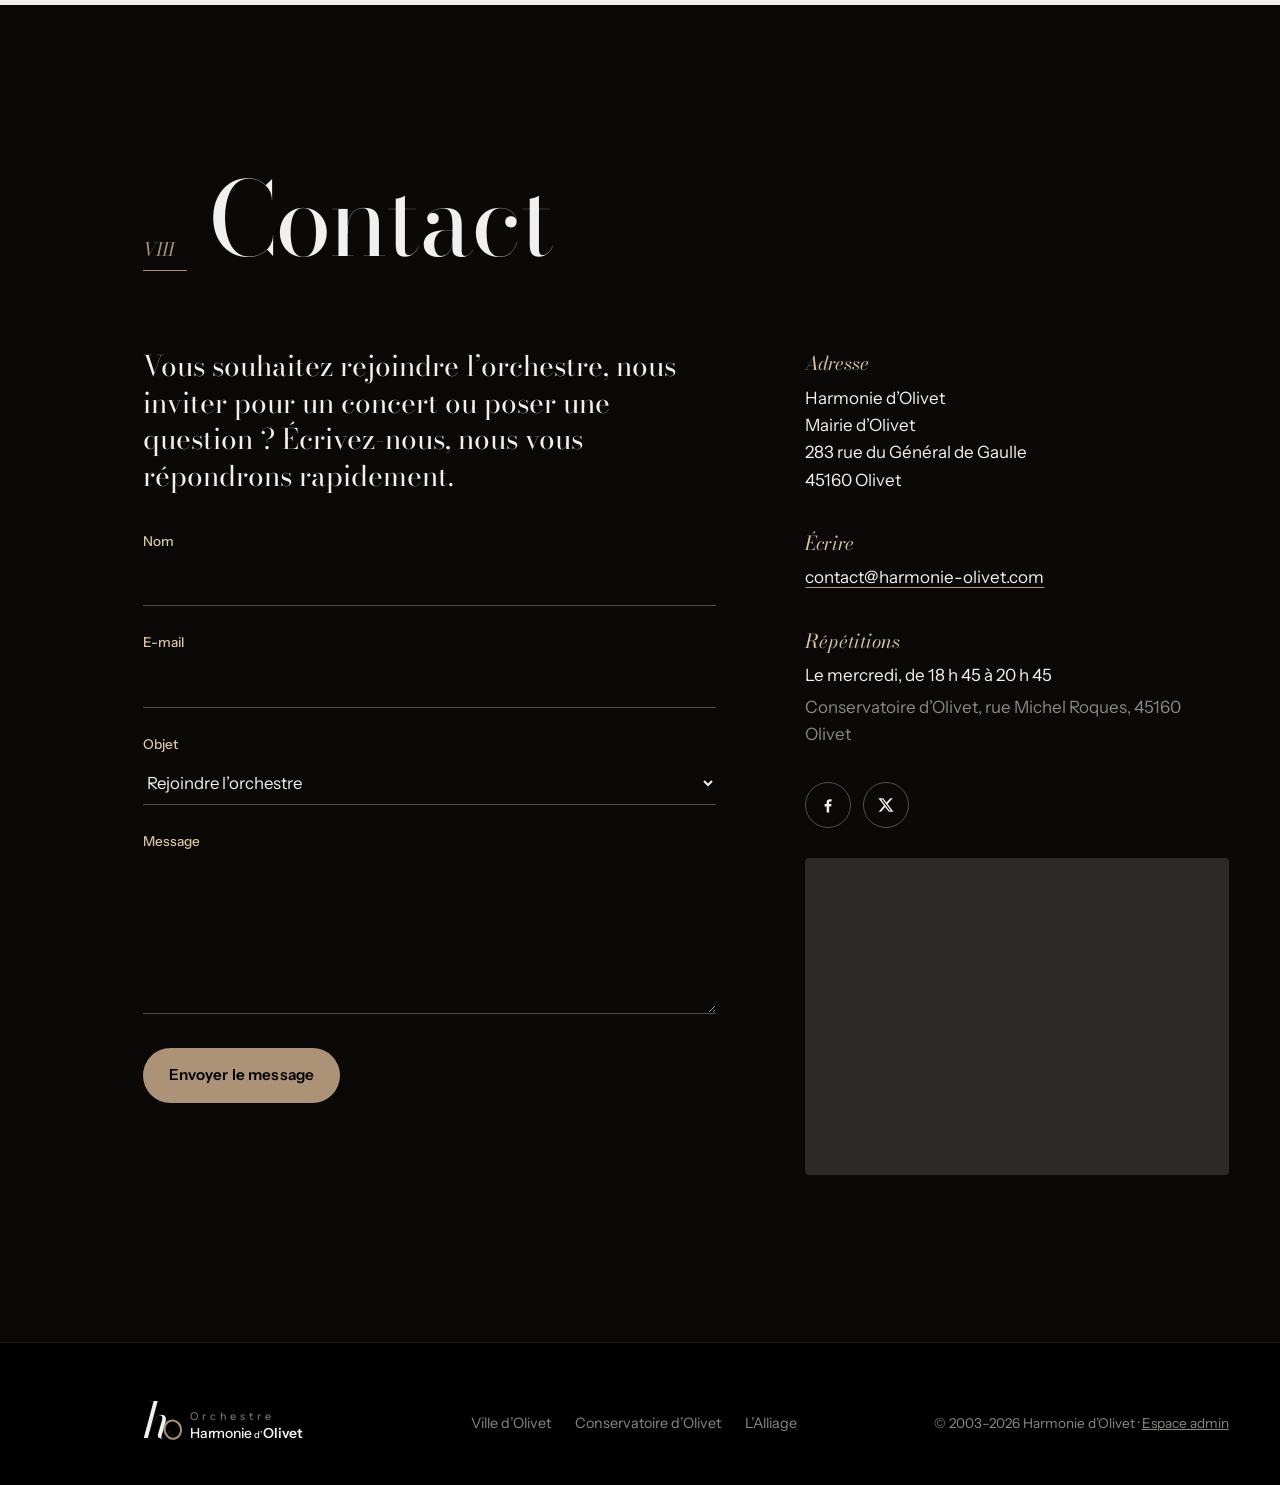
==== commit 22ff0dfd: "Fluidité et justesse des notes - Défilement natif à la molette, sauts de section par rideau - Plus d" ====
--- a/index.html
+++ b/index.html
@@ -13,7 +13,7 @@
   <link rel="preconnect" href="https://fonts.googleapis.com">
   <link rel="preconnect" href="https://fonts.gstatic.com" crossorigin>
   <link href="https://fonts.googleapis.com/css2?family=Bodoni+Moda:ital,opsz,wght@0,6..96,400..900;1,6..96,400..900&family=Instrument+Sans:wght@400;500;600;700&display=swap" rel="stylesheet">
-  <link rel="stylesheet" href="assets/css/site.css">
+  <link rel="stylesheet" href="assets/css/site.css?v=4">
 </head>
 <body>
   <a class="skip" href="#orchestre">Aller au contenu</a>
@@ -55,12 +55,13 @@
   </nav>
 
   <div class="scroll-progress" aria-hidden="true"><span id="progressBar"></span></div>
+  <div class="curtain" id="curtain" aria-hidden="true"><svg id="curtainClef" viewBox="0 0 711 1832"><path id="curtainPath"/></svg></div>
 
   <main id="main">
     <!-- I. Ouverture -->
     <section class="hero" id="ouverture" data-title="Ouverture" data-pitch="0">
       <div class="hero-bg" aria-hidden="true">
-        <img id="heroImage" src="https://kdcflcvufukagdjycwww.supabase.co/storage/v1/object/public/media/legacy/site/bandeau-2024.jpg" alt="">
+        <img id="heroImage" src="https://kdcflcvufukagdjycwww.supabase.co/storage/v1/object/public/media/thumbs/md/legacy/site/bandeau-2024.jpg" alt="" fetchpriority="high">
         <div class="spot"></div>
       </div>
       <canvas class="strings" id="strings" aria-hidden="true"></canvas>
@@ -322,9 +323,9 @@
   <script src="https://cdnjs.cloudflare.com/ajax/libs/gsap/3.12.5/ScrollTrigger.min.js"></script>
   <script src="https://cdn.jsdelivr.net/npm/lenis@1.1.13/dist/lenis.min.js"></script>
   <script src="https://cdn.jsdelivr.net/npm/@supabase/supabase-js@2.45.4/dist/umd/supabase.min.js"></script>
-  <script src="assets/js/config.js"></script>
-  <script src="assets/js/glyphs.js"></script>
-  <script src="assets/js/defaults.js"></script>
-  <script src="assets/js/site.js"></script>
+  <script src="assets/js/config.js?v=4"></script>
+  <script src="assets/js/glyphs.js?v=4"></script>
+  <script src="assets/js/defaults.js?v=4"></script>
+  <script src="assets/js/site.js?v=4"></script>
 </body>
 </html>
--- a/assets/css/site.css
+++ b/assets/css/site.css
@@ -28,6 +28,7 @@
 html { -webkit-text-size-adjust: 100%; }
 html.lenis, html.lenis body { height: auto; }
 .lenis.lenis-smooth { scroll-behavior: auto !important; }
+.lenis.lenis-stopped { overflow: hidden; }
 body {
   margin: 0;
   background: var(--scene);
@@ -95,9 +96,9 @@
   display: flex; align-items: center; justify-content: space-between; gap: 24px;
   padding: 18px var(--gutter);
   color: var(--papier);
-  transition: background .4s var(--ease), padding .4s var(--ease), color .4s var(--ease), transform .5s var(--ease);
-}
-.topbar.scrolled { background: rgba(10, 9, 8, .82); backdrop-filter: blur(14px); -webkit-backdrop-filter: blur(14px); padding-top: 10px; padding-bottom: 10px; }
+  transition: background .4s var(--ease), padding .4s var(--ease), transform .5s var(--ease);
+}
+.topbar.scrolled { background: rgba(10, 9, 8, .94); padding-top: 10px; padding-bottom: 10px; }
 .topbar.hidden { transform: translateY(-110%); }
 .brand { color: inherit; display: block; }
 .topbar .logo { width: 168px; }
@@ -150,12 +151,13 @@
   .staff-nav {
     display: block; position: fixed; z-index: 40; left: 28px; top: 50%; transform: translateY(-50%);
     width: 44px; height: min(62vh, 560px);
-    mix-blend-mode: difference;
+    color: #fff; transition: color .5s var(--ease);
   }
 }
 .staff-lines { position: absolute; inset: 0; display: flex; justify-content: space-between; }
-.staff-lines i { width: 1px; background: rgba(255, 255, 255, .55); }
-.staff-playhead { position: absolute; left: -8px; right: -8px; height: 1px; top: 0; background: var(--laiton); box-shadow: 0 0 10px var(--laiton); }
+.staff-nav[data-tone="ink"] { color: #000; }
+.staff-lines i { width: 1px; background: currentColor; opacity: .5; }
+.staff-playhead { position: absolute; left: -8px; right: -8px; height: 2px; top: 0; background: var(--bronze); will-change: transform; }
 .staff-nav ul { list-style: none; margin: 0; padding: 0; position: absolute; inset: 0; }
 .staff-nav li { position: absolute; left: 0; right: 0; height: 0; }
 .staff-nav a {
@@ -163,13 +165,16 @@
   transform: translateX(-50%) rotate(-22deg);
 }
 .staff-nav a .head {
-  position: absolute; inset: 0; border-radius: 50%; border: 1.6px solid #fff; transition: background .3s, transform .3s var(--ease);
-}
-.staff-nav a.active .head { background: #fff; transform: scale(1.15); }
+  position: absolute; inset: 0; border-radius: 50%; border: 1.6px solid currentColor; transition: background .3s, transform .3s var(--ease);
+}
+.staff-nav a { color: inherit; }
+.staff-nav a.active .head { background: currentColor; transform: scale(1.15); }
+/* do4 : ligne supplémentaire, parallèle aux lignes de la portée */
+.staff-nav a.ledger::before { content: ""; position: absolute; left: 50%; top: -7px; bottom: -7px; width: 1.5px; background: currentColor; transform: translateX(-50%) rotate(22deg); }
 .staff-nav a:hover .head { transform: scale(1.35); }
 .staff-nav a .lbl {
   position: absolute; left: 100%; top: 50%; margin-left: 18px; white-space: nowrap; font-size: .78rem; font-weight: 500;
-  transform: rotate(22deg) translateY(-50%); transform-origin: left top; color: #fff; opacity: 0; transition: opacity .3s; pointer-events: none;
+  transform: rotate(22deg) translateY(-50%); transform-origin: left top; color: inherit; opacity: 0; transition: opacity .3s; pointer-events: none;
 }
 .staff-nav:hover a .lbl, .staff-nav a.active .lbl { opacity: 1; }
 
@@ -243,7 +248,7 @@
 .bronze { background: var(--bronze); color: var(--noir); }
 .paper .muted, .bronze .muted { color: #5f5a54; }
 .paper-staves {
-  position: absolute; inset: 0; pointer-events: none; opacity: .5;
+  position: absolute; inset: 0 0 -180px 0; pointer-events: none; opacity: .5; will-change: transform;
   background-image: repeating-linear-gradient(180deg,
     transparent 0 46px,
     rgba(0, 0, 0, .07) 46px 47px, transparent 47px 56px,
@@ -321,8 +326,9 @@
 .dir-frame img { width: 100%; height: 100%; object-fit: cover; filter: grayscale(.85) contrast(1.05); transition: filter 1s; }
 .dir-portrait:hover .dir-frame img { filter: none; }
 .beat { position: absolute; inset: 0; width: 100%; height: 100%; pointer-events: none; overflow: visible; }
-.beat path { fill: none; stroke: var(--laiton); stroke-width: 2.5; stroke-linecap: round; filter: drop-shadow(0 0 6px rgba(217, 196, 163, .7)); }
-.beat-dot { fill: var(--laiton); filter: drop-shadow(0 0 8px var(--laiton)); }
+.beat path { fill: none; stroke: var(--laiton); stroke-width: 2.5; stroke-linecap: round; }
+.beat .beat-glow { stroke: rgba(217, 196, 163, .25); stroke-width: 9; }
+.beat-dot { fill: var(--laiton); }
 .dir-portrait figcaption { margin-top: 12px; font-size: .85rem; color: var(--gris); font-style: italic; font-family: var(--serif); }
 .dir-name { font-family: var(--serif); font-size: clamp(1.8rem, 3.4vw, 2.8rem); line-height: 1.1; margin: -30px 0 28px; }
 .dir-name small { display: block; font-family: var(--sans); font-size: .95rem; color: var(--laiton); margin-top: 8px; }
@@ -424,8 +430,7 @@
 .stage-mosaic figure { margin: 0; overflow: hidden; cursor: zoom-in; background: var(--graphite); }
 .stage-mosaic figure:nth-child(1) { grid-column: span 2; grid-row: span 2; }
 .stage-mosaic figure:nth-child(6) { grid-column: span 2; }
-.stage-mosaic img { width: 100%; height: 100%; object-fit: cover; transition: transform 1.2s var(--ease), filter .6s; filter: grayscale(.4); }
-.stage-mosaic figure:hover img { transform: scale(1.06); filter: none; }
+.stage-mosaic img { width: 100%; height: 100%; object-fit: cover; will-change: transform; }
 @media (max-width: 700px) { .stage-mosaic { grid-template-columns: repeat(2, 1fr); } }
 
 /* ---------- Galerie ---------- */
@@ -510,3 +515,21 @@
   *, *::before, *::after { animation: none !important; transition: none !important; }
   .hero-clef path { fill: rgba(172, 146, 119, .35); }
 }
+
+/* ---------- Rideau de transition (sauts de section) ---------- */
+.curtain { position: fixed; inset: 0; z-index: 90; display: none; background: var(--noir); pointer-events: none; will-change: transform; }
+.curtain::before {
+  content: ""; position: absolute; left: 0; right: 0; top: 50%; height: 97px; transform: translateY(-50%);
+  background: repeating-linear-gradient(180deg, var(--bronze) 0 1px, transparent 1px 24px);
+  top: calc(50% - 48px); transform: none;
+  opacity: .6;
+}
+/* clé de sol à l'échelle de la portée du rideau (interligne 24 px) */
+.curtain svg { position: absolute; left: max(16px, 10vw); top: 50%; height: 170px; width: auto; transform: translateY(-82px); fill: var(--laiton); overflow: visible; }
+
+/* ---------- Mode allégé (ordinateurs plus anciens) ---------- */
+.lite .hero-bg img { -webkit-mask-image: none; mask-image: none; opacity: .4; }
+.lite .hero-bg .spot { background: linear-gradient(90deg, var(--noir) 25%, transparent 70%), linear-gradient(0deg, var(--noir) 0%, transparent 35%); }
+.lite .paper-staves { display: none; }
+.lite .dir-frame img { filter: none; }
+.lite .reel-track img, .lite .post-img img, .lite .tile img, .lite .album .stack img { transition: none; }
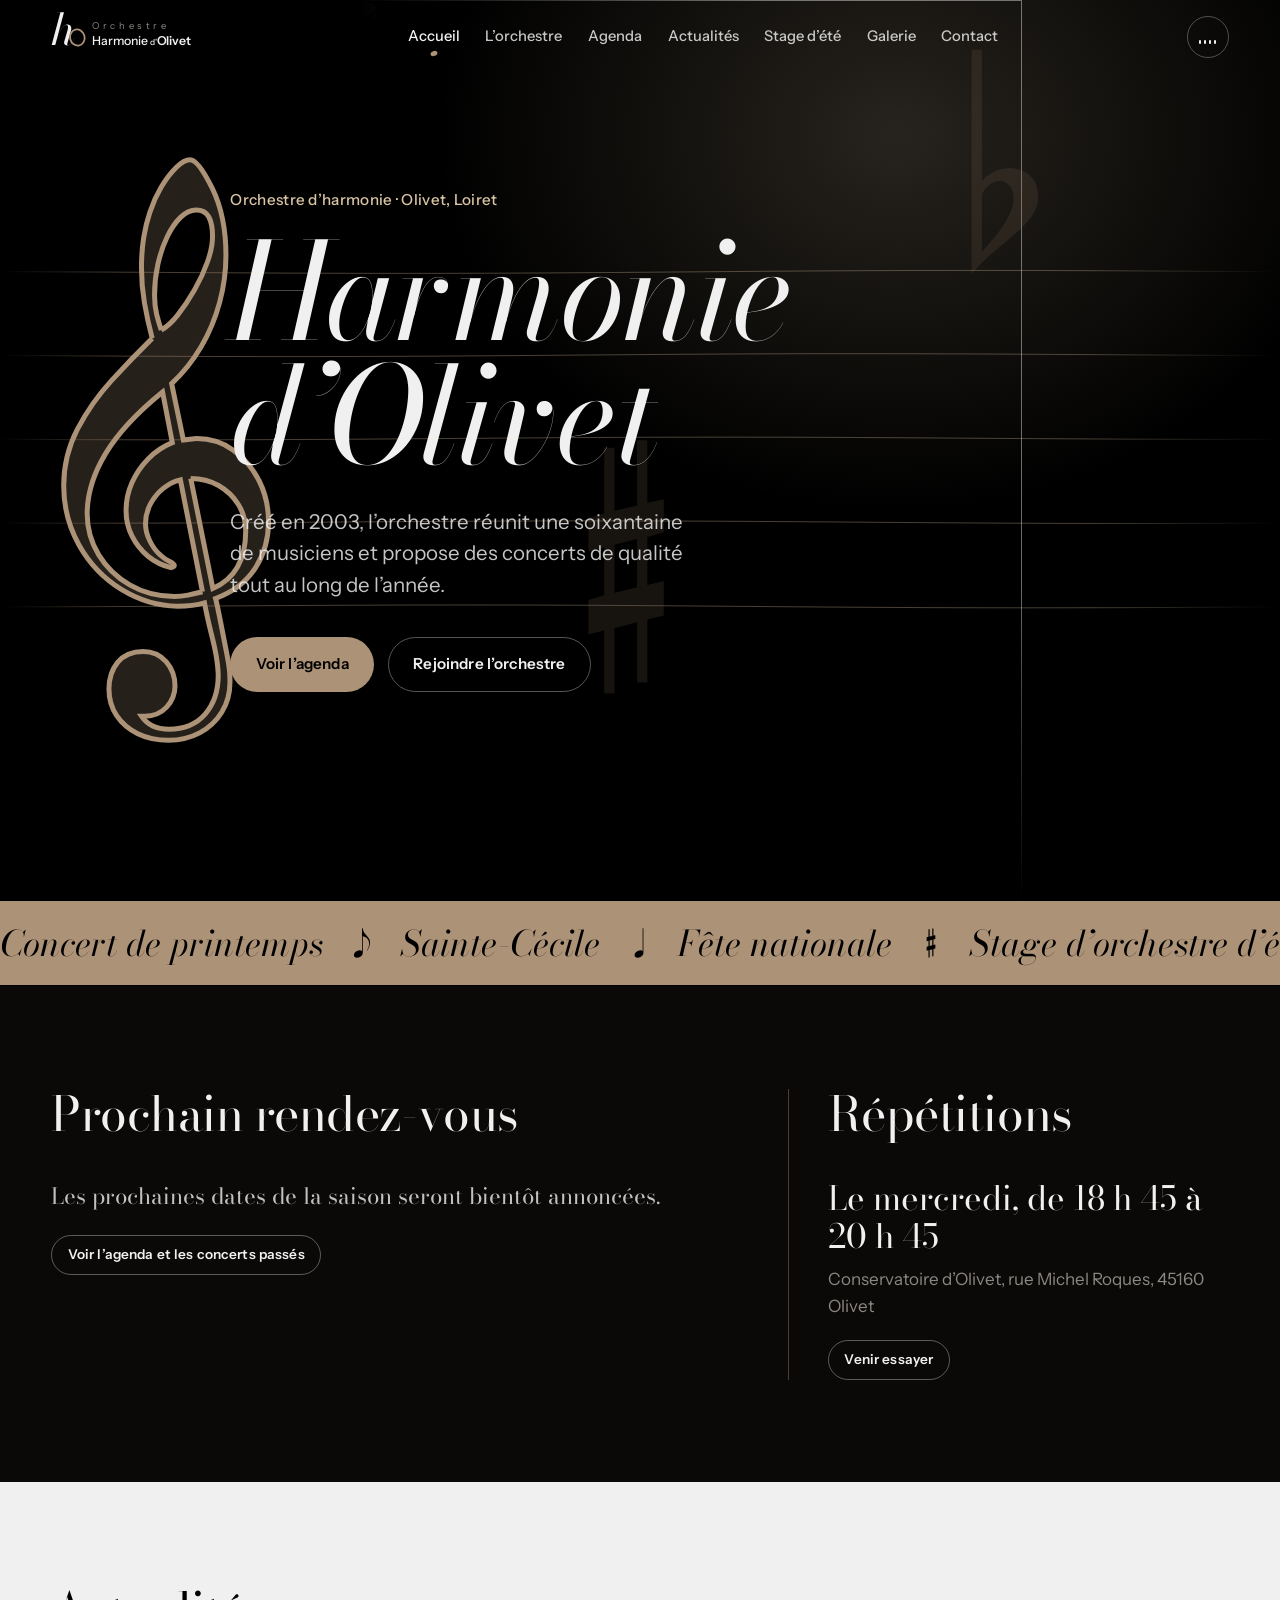
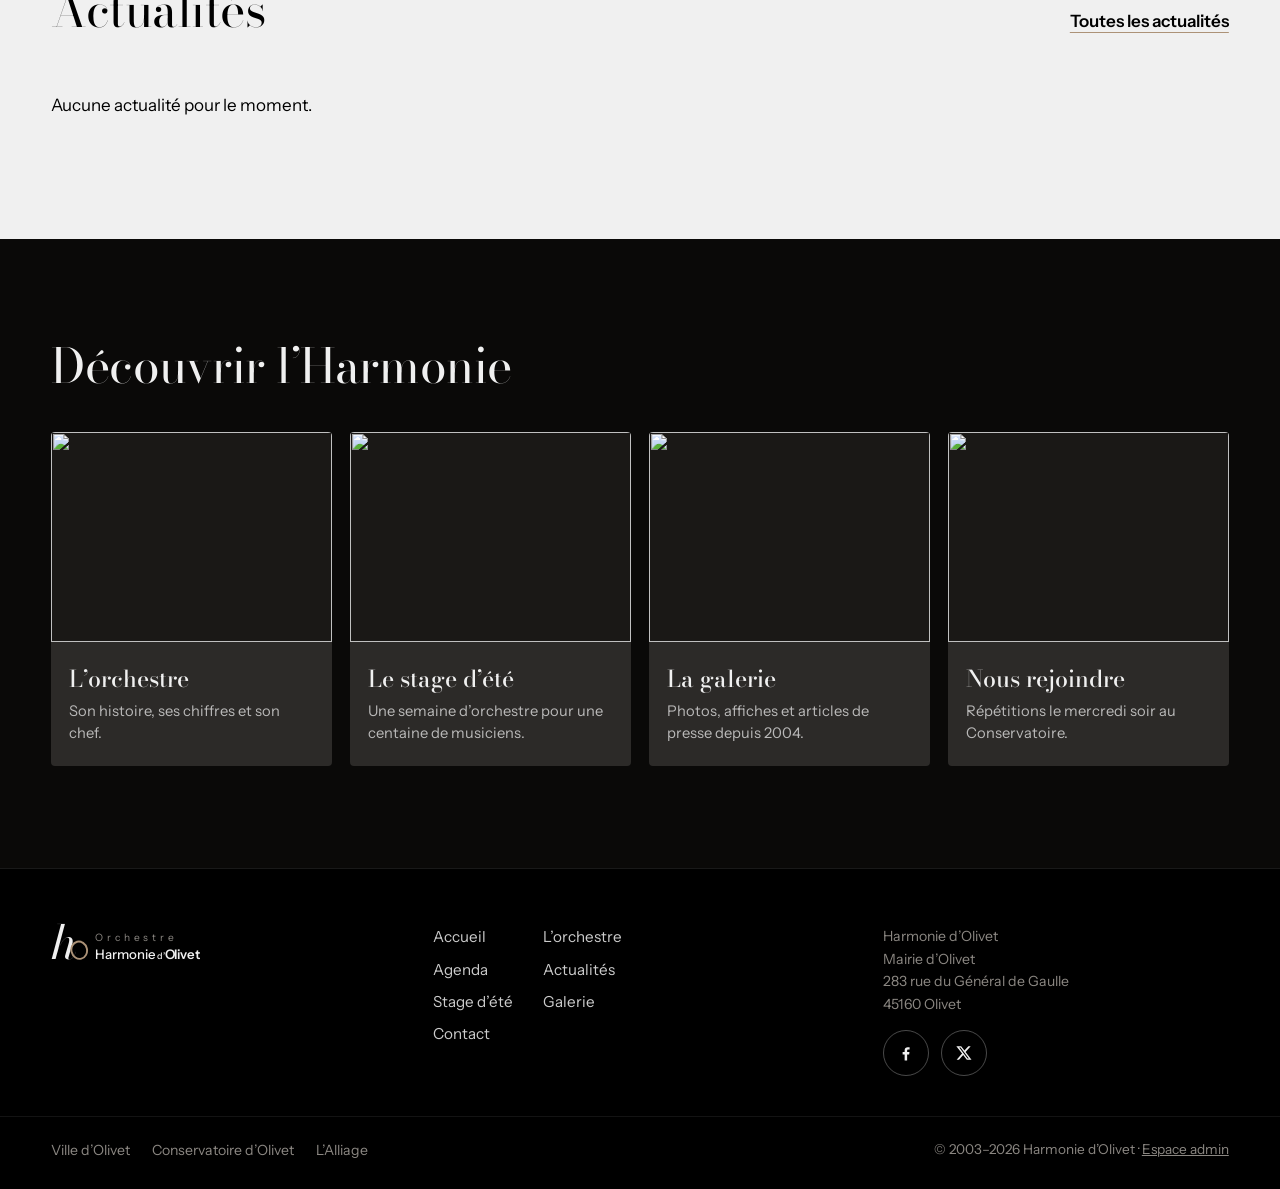
==== commit c81d1c58: "Passage en site multi-pages Accueil, L'orchestre, Agenda, Actualités, Stage d'été, Galerie, Contact." ====
--- a/index.html
+++ b/index.html
@@ -3,25 +3,26 @@
 <head>
   <meta charset="utf-8">
   <meta name="viewport" content="width=device-width, initial-scale=1">
-  <title>Harmonie d'Olivet — Orchestre d'harmonie</title>
-  <meta name="description" content="L'Harmonie d'Olivet, orchestre d'harmonie créé en 2003 à Olivet (Loiret) : concerts, agenda, stage d'orchestre d'été, photos et contact.">
-  <meta property="og:title" content="Harmonie d'Olivet — Orchestre d'harmonie">
-  <meta property="og:description" content="Une soixantaine de musiciens, une douzaine de concerts par saison et un stage d'orchestre chaque été à Olivet.">
-  <meta property="og:image" content="https://kdcflcvufukagdjycwww.supabase.co/storage/v1/object/public/media/legacy/site/bandeau-2024.jpg">
+  <title>Harmonie d’Olivet — Orchestre d’harmonie</title>
+  <meta name="description" content="L’Harmonie d’Olivet, orchestre d’harmonie créé en 2003 à Olivet (Loiret) : concerts, stage d’orchestre d’été, photos et contact.">
+  <meta property="og:title" content="Harmonie d’Olivet — Orchestre d’harmonie">
+  <meta property="og:description" content="L’Harmonie d’Olivet, orchestre d’harmonie créé en 2003 à Olivet (Loiret) : concerts, stage d’orchestre d’été, photos et contact.">
+  <meta property="og:image" content="https://kdcflcvufukagdjycwww.supabase.co/storage/v1/object/public/media/thumbs/md/legacy/site/bandeau-2024.jpg">
   <meta name="theme-color" content="#000000">
   <link rel="icon" href="assets/img/favicon.svg" type="image/svg+xml">
   <link rel="preconnect" href="https://fonts.googleapis.com">
   <link rel="preconnect" href="https://fonts.gstatic.com" crossorigin>
-  <link href="https://fonts.googleapis.com/css2?family=Bodoni+Moda:ital,opsz,wght@0,6..96,400..900;1,6..96,400..900&family=Instrument+Sans:wght@400;500;600;700&display=swap" rel="stylesheet">
-  <link rel="stylesheet" href="assets/css/site.css?v=4">
+  <link rel="preconnect" href="https://kdcflcvufukagdjycwww.supabase.co" crossorigin>
+  <link href="https://fonts.googleapis.com/css2?family=Bodoni+Moda:ital,opsz,wght@0,6..96,400..700;1,6..96,400..700&family=Instrument+Sans:wght@400;500;600&display=swap" rel="stylesheet">
+  <link rel="stylesheet" href="assets/css/site.css?v=6">
 </head>
-<body>
-  <a class="skip" href="#orchestre">Aller au contenu</a>
+<body data-page="accueil">
+  <a class="skip" href="#main">Aller au contenu</a>
+  <svg width="0" height="0" style="position:absolute" aria-hidden="true"><defs><symbol id="g-clef" viewBox="30 -1354 651 1772"><path id="g-clef-path"/></symbol></defs></svg>
 
-  <!-- Barre du haut -->
-  <header class="topbar" id="topbar">
-    <a class="brand" href="#ouverture" aria-label="Harmonie d'Olivet, retour en haut">
-      <svg class="logo" viewBox="0 0 300 66" role="img" aria-hidden="true">
+  <header class="topbar on-hero" id="topbar">
+    <a class="brand" href="index.html" aria-label="Harmonie d’Olivet, accueil">
+      <svg class="logo" viewBox="0 0 300 66" role="img" aria-label="Harmonie d’Olivet">
         <text x="0" y="56" class="logo-h">h</text>
         <ellipse cx="47" cy="42" rx="13" ry="14.5" class="logo-o" transform="rotate(-14 47 42)"/>
         <text x="74" y="27" class="logo-orch">Orchestre</text>
@@ -29,270 +30,89 @@
       </svg>
     </a>
     <nav class="menu" id="menu" aria-label="Navigation principale">
-      <a href="#orchestre">L’orchestre</a>
-      <a href="#direction">Direction</a>
-      <a href="#agenda">Agenda</a>
-      <a href="#actualites">Actualités</a>
-      <a href="#stage">Stage</a>
-      <a href="#galerie">Galerie</a>
-      <a href="#contact">Contact</a>
+        <a href="index.html" class="active" aria-current="page">Accueil</a>
+        <a href="orchestre.html">L’orchestre</a>
+        <a href="agenda.html">Agenda</a>
+        <a href="actualites.html">Actualités</a>
+        <a href="stage.html">Stage d’été</a>
+        <a href="galerie.html">Galerie</a>
+        <a href="contact.html">Contact</a>
     </nav>
     <div class="topbar-actions">
       <button class="sound-toggle" id="soundToggle" type="button" aria-pressed="false" title="Activer le son des notes">
-        <span class="eq" aria-hidden="true"><i></i><i></i><i></i><i></i></span>
-        <span class="sr">Son</span>
+        <span class="eq" aria-hidden="true"><i></i><i></i><i></i><i></i></span><span class="sr">Son des notes</span>
       </button>
-      <a class="btn btn-bronze btn-sm hide-sm" href="#contact">Nous rejoindre</a>
       <button class="burger" id="burger" type="button" aria-expanded="false" aria-controls="menu"><span></span><span></span><span class="sr">Menu</span></button>
     </div>
   </header>
 
-  <!-- Portée de navigation verticale -->
-  <nav class="staff-nav" id="staffNav" aria-label="Sections">
-    <div class="staff-lines" aria-hidden="true"><i></i><i></i><i></i><i></i><i></i></div>
-    <div class="staff-playhead" id="playhead" aria-hidden="true"></div>
-    <ul id="staffNotes"></ul>
-  </nav>
+  <main id="main">
 
-  <div class="scroll-progress" aria-hidden="true"><span id="progressBar"></span></div>
-  <div class="curtain" id="curtain" aria-hidden="true"><svg id="curtainClef" viewBox="0 0 711 1832"><path id="curtainPath"/></svg></div>
-
-  <main id="main">
-    <!-- I. Ouverture -->
-    <section class="hero" id="ouverture" data-title="Ouverture" data-pitch="0">
+    <section class="hero" id="ouverture">
       <div class="hero-bg" aria-hidden="true">
         <img id="heroImage" src="https://kdcflcvufukagdjycwww.supabase.co/storage/v1/object/public/media/thumbs/md/legacy/site/bandeau-2024.jpg" alt="" fetchpriority="high">
         <div class="spot"></div>
       </div>
       <canvas class="strings" id="strings" aria-hidden="true"></canvas>
-      <svg class="hero-clef" id="heroClef" viewBox="0 0 711 1832" aria-hidden="true"><path id="heroClefPath"/></svg>
+      <svg class="hero-clef" id="heroClef" viewBox="30 -1354 651 1772" aria-hidden="true"><path id="heroClefPath"/></svg>
       <div class="hero-inner">
         <p class="hero-kicker" data-k="hero.surtitre">Orchestre d’harmonie · Olivet, Loiret</p>
-        <h1 class="hero-title"><span class="ht-line" data-k="hero.titre">Harmonie d’Olivet</span></h1>
+        <h1 class="hero-title" data-k="hero.titre">Harmonie d’Olivet</h1>
         <p class="hero-lede" data-k="hero.accroche"></p>
         <div class="hero-cta">
-          <a class="btn btn-bronze" href="#agenda" data-k="hero.bouton">Voir l’agenda</a>
-          <a class="btn btn-ghost" href="#contact" data-k="hero.bouton2">Rejoindre l’orchestre</a>
+          <a class="btn btn-bronze" href="agenda.html" data-k="hero.bouton">Voir l’agenda</a>
+          <a class="btn btn-ghost" href="contact.html" data-k="hero.bouton2">Rejoindre l’orchestre</a>
         </div>
       </div>
-      <div class="hero-next" id="heroNext" aria-hidden="true">
-        <span>Prochain rendez-vous</span>
-        <strong id="heroNextTitle">—</strong>
-        <em id="heroNextDate"></em>
-      </div>
-      <a class="scroll-cue" href="#orchestre" aria-label="Défiler vers l’orchestre">
-        <svg viewBox="0 0 40 70"><path class="cue-path" d=""/></svg>
-      </a>
     </section>
 
     <div class="ribbon" aria-hidden="true"><div class="ribbon-track" id="ribbon"></div></div>
 
-    <!-- II. L'orchestre -->
-    <section class="sec paper" id="orchestre" data-title="L’orchestre" data-pitch="1">
-      <div class="paper-staves" aria-hidden="true"></div>
-      <div class="wrap">
-        <header class="sec-head">
-          <span class="movement">II</span>
-          <h2 class="sec-title" data-k="orchestre.titre">L’Orchestre</h2>
-        </header>
-        <div class="orch-grid">
-          <p class="orch-intro reveal-words" data-k="orchestre.intro"></p>
-          <div class="orch-text rich" data-k="orchestre.texte" data-rich></div>
+    <section class="sec dark home-next">
+      <div class="wrap next-grid">
+        <div>
+          <h2 class="sub-title">Prochain rendez-vous</h2>
+          <div id="nextEvent" class="next-event"></div>
         </div>
-        <div class="measures" id="measures" aria-label="L’orchestre en chiffres"></div>
-        <div class="rehearsal">
-          <div class="rehearsal-metro" aria-hidden="true">
-            <svg viewBox="0 0 120 160"><path d="M30 150 L50 20 L70 20 L90 150 Z" class="metro-body"/><line x1="60" y1="140" x2="60" y2="40" class="metro-arm" id="metroArm"/><circle cx="60" cy="70" r="6" class="metro-weight" id="metroWeight"/></svg>
-          </div>
-          <div>
-            <h3>Répétitions</h3>
-            <p class="big" data-k="orchestre.repetitions"></p>
-            <p data-k="orchestre.lieu_repetitions"></p>
-            <p class="muted" data-k="orchestre.adhesion"></p>
-            <a class="btn btn-bronze" href="#contact">Venir essayer</a>
-          </div>
-        </div>
-      </div>
-      <div class="reel" id="orchReel">
-        <div class="reel-track" id="orchReelTrack"></div>
-      </div>
-    </section>
-
-    <!-- III. Direction -->
-    <section class="sec dark" id="direction" data-title="Direction" data-pitch="2">
-      <div class="wrap dir-grid">
-        <figure class="dir-portrait">
-          <div class="dir-frame"><img id="dirPortrait" alt="Portrait du directeur musical" loading="lazy"></div>
-          <svg class="beat" viewBox="0 0 400 400" aria-hidden="true">
-            <path id="beatPath" d="M200 70 C 205 150, 200 230, 196 300 C 195 320, 210 318, 214 300 C 190 280, 120 240, 80 220 C 66 214, 70 200, 84 208 C 160 230, 260 236, 320 220 C 336 216, 336 232, 322 236 C 280 220, 240 160, 205 90"/>
-            <circle r="7" class="beat-dot" id="beatDot" cx="200" cy="70"/>
-          </svg>
-          <figcaption>La battue à quatre temps</figcaption>
-        </figure>
-        <div class="dir-text">
-          <header class="sec-head">
-            <span class="movement">III</span>
-            <h2 class="sec-title" data-k="direction.titre">Direction musicale</h2>
-          </header>
-          <p class="dir-name"><span data-k="direction.nom"></span><small data-k="direction.role"></small></p>
-          <div class="rich" data-k="direction.texte" data-rich></div>
-          <ol class="jalons" id="jalons" aria-label="Parcours"></ol>
+        <div class="next-side">
+          <h2 class="sub-title">Répétitions</h2>
+          <p class="big-serif" data-k="orchestre.repetitions"></p>
+          <p class="muted" data-k="orchestre.lieu_repetitions"></p>
+          <a class="btn btn-ghost btn-sm" href="contact.html?sujet=rejoindre">Venir essayer</a>
         </div>
       </div>
     </section>
 
-    <!-- IV. Agenda -->
-    <section class="sec bronze" id="agenda" data-title="Agenda" data-pitch="3">
+    <section class="sec paper">
       <div class="wrap">
-        <header class="sec-head">
-          <span class="movement">IV</span>
-          <h2 class="sec-title">L’Agenda</h2>
-        </header>
-        <div class="agenda-staff" aria-hidden="true"><i></i><i></i><i></i><i></i><i></i></div>
-        <ol class="events" id="events"></ol>
-        <div class="events-empty" id="eventsEmpty" hidden>
-          <svg viewBox="0 0 711 400" aria-hidden="true"><path id="fermataPath"/></svg>
-          <div>
-            <p><strong>Point d’orgue.</strong> Les prochaines dates de la saison seront bientôt annoncées.</p>
-            <a class="btn btn-dark" href="https://www.facebook.com/harmonie.olivet" target="_blank" rel="noopener" id="agendaFb">Suivre l’orchestre sur Facebook</a>
-          </div>
+        <div class="row-head">
+          <h2 class="sub-title">Actualités</h2>
+          <a class="link-more" href="actualites.html">Toutes les actualités</a>
         </div>
-        <details class="past" id="pastWrap" hidden>
-          <summary>Concerts passés</summary>
-          <ol class="events past-events" id="pastEvents"></ol>
-        </details>
+        <div class="posts posts-home" id="posts" data-limit="3"></div>
       </div>
     </section>
 
-    <!-- V. Actualités -->
-    <section class="sec paper" id="actualites" data-title="Actualités" data-pitch="4">
-      <div class="paper-staves" aria-hidden="true"></div>
+    <section class="sec dark">
       <div class="wrap">
-        <header class="sec-head">
-          <span class="movement">V</span>
-          <h2 class="sec-title">Actualités</h2>
-        </header>
-        <div class="posts" id="posts"></div>
-      </div>
-    </section>
-
-    <!-- VI. Stage -->
-    <section class="sec dark stage" id="stage" data-title="Stage d’été" data-pitch="5">
-      <div class="wrap">
-        <header class="sec-head">
-          <span class="movement">VI</span>
-          <h2 class="sec-title" data-k="stage.titre">Stage d’orchestre d’été</h2>
-          <p class="sec-sub" data-k="stage.edition"></p>
-        </header>
-        <div class="stage-top">
-          <p class="stage-intro reveal-words" data-k="stage.intro"></p>
-          <div class="stage-dates">
-            <span class="sd-label">Dates</span>
-            <strong data-k="stage.dates"></strong>
-            <span data-k="stage.direction"></span>
-          </div>
-        </div>
-
-        <div class="seating">
-          <svg id="seating" viewBox="0 0 900 520" role="img" aria-labelledby="seatingTitle">
-            <title id="seatingTitle">Plan de l’orchestre du stage : nombre de places par pupitre</title>
-          </svg>
-          <div class="seating-legend">
-            <p class="seating-total"><strong id="seatTotal">0</strong> musiciens</p>
-            <p class="muted">Effectif limité. Survolez un pupitre pour voir le nombre de places.</p>
-            <p class="seat-hover" id="seatHover" aria-live="polite"></p>
-          </div>
-        </div>
-
-        <div class="stage-info">
-          <div class="si">
-            <h3>Le stage</h3>
-            <p data-k="stage.lieu_stage"></p>
-          </div>
-          <div class="si">
-            <h3>Le concert</h3>
-            <p data-k="stage.lieu_concert"></p>
-          </div>
-          <div class="si">
-            <h3>Une journée type</h3>
-            <p data-k="stage.horaires"></p>
-          </div>
-          <div class="si price">
-            <h3>Tarif</h3>
-            <p class="price-big" data-k="stage.tarif"></p>
-            <p data-k="stage.tarif_reduit"></p>
-            <p class="muted small" data-k="stage.conditions"></p>
-          </div>
-        </div>
-        <div class="stage-cta">
-          <a class="btn btn-bronze" id="stageInscription" href="#" target="_blank" rel="noopener">S’inscrire au stage</a>
-          <button class="btn btn-ghost" type="button" id="stageAffiche">Voir l’affiche</button>
-        </div>
-      </div>
-      <div class="stage-mosaic" id="stagePhotos"></div>
-    </section>
-
-    <!-- VII. Galerie -->
-    <section class="sec paper" id="galerie" data-title="Galerie" data-pitch="6">
-      <div class="paper-staves" aria-hidden="true"></div>
-      <div class="wrap">
-        <header class="sec-head">
-          <span class="movement">VII</span>
-          <h2 class="sec-title">Galerie</h2>
-        </header>
-        <div class="tabs" role="tablist" aria-label="Type de médias">
-          <button role="tab" aria-selected="true" data-tab="photo">Photos</button>
-          <button role="tab" aria-selected="false" data-tab="visuel">Affiches</button>
-          <button role="tab" aria-selected="false" data-tab="presse">Presse</button>
-        </div>
-        <div class="gallery" id="gallery" role="tabpanel"></div>
-        <button class="btn btn-dark more" id="galleryMore" type="button" hidden>Afficher plus</button>
-      </div>
-    </section>
-
-    <!-- VIII. Contact -->
-    <section class="sec dark contact" id="contact" data-title="Contact" data-pitch="7">
-      <div class="wrap">
-        <header class="sec-head">
-          <span class="movement">VIII</span>
-          <h2 class="sec-title" data-k="contact.titre">Contact</h2>
-        </header>
-        <div class="contact-grid">
-          <form class="contact-form" id="contactForm" novalidate>
-            <p class="lead" data-k="contact.intro"></p>
-            <div class="field"><label for="cName">Nom</label><input id="cName" name="name" required maxlength="120" autocomplete="name"></div>
-            <div class="field"><label for="cEmail">E-mail</label><input id="cEmail" name="email" type="email" required maxlength="200" autocomplete="email"></div>
-            <div class="field"><label for="cSubject">Objet</label>
-              <select id="cSubject" name="subject">
-                <option>Rejoindre l’orchestre</option>
-                <option>Stage d’été</option>
-                <option>Inviter l’Harmonie pour un concert</option>
-                <option>Autre demande</option>
-              </select>
-            </div>
-            <div class="field"><label for="cBody">Message</label><textarea id="cBody" name="body" rows="5" required maxlength="5000"></textarea></div>
-            <input type="text" name="website" class="hp" tabindex="-1" autocomplete="off" aria-hidden="true">
-            <button class="btn btn-bronze" type="submit">Envoyer le message</button>
-            <p class="form-status" id="formStatus" role="status"></p>
-          </form>
-          <aside class="contact-side">
-            <div>
-              <h3>Adresse</h3>
-              <p class="pre" data-k="contact.adresse"></p>
-            </div>
-            <div>
-              <h3>Écrire</h3>
-              <p><a id="contactEmail" href="#"></a></p>
-              <p id="contactPhoneWrap" hidden><a id="contactPhone" href="#"></a></p>
-            </div>
-            <div>
-              <h3>Répétitions</h3>
-              <p data-k="orchestre.repetitions"></p>
-              <p class="muted" data-k="orchestre.lieu_repetitions"></p>
-            </div>
-            <div class="socials" id="socials"></div>
-            <div class="map" id="map"></div>
-          </aside>
+        <h2 class="sub-title">Découvrir l’Harmonie</h2>
+        <div class="cards">
+          <a class="card" href="orchestre.html" data-reveal>
+            <span class="card-img"><img id="cardOrch" alt="" loading="lazy" decoding="async"></span>
+            <span class="card-body"><strong>L’orchestre</strong><span>Son histoire, ses chiffres et son chef.</span></span>
+          </a>
+          <a class="card" href="stage.html" data-reveal>
+            <span class="card-img"><img id="cardStage" alt="" loading="lazy" decoding="async"></span>
+            <span class="card-body"><strong>Le stage d’été</strong><span>Une semaine d’orchestre pour une centaine de musiciens.</span></span>
+          </a>
+          <a class="card" href="galerie.html" data-reveal>
+            <span class="card-img"><img id="cardGal" alt="" loading="lazy" decoding="async"></span>
+            <span class="card-body"><strong>La galerie</strong><span>Photos, affiches et articles de presse depuis 2004.</span></span>
+          </a>
+          <a class="card" href="contact.html" data-reveal>
+            <span class="card-img"><img id="cardContact" alt="" loading="lazy" decoding="async"></span>
+            <span class="card-body"><strong>Nous rejoindre</strong><span>Répétitions le mercredi soir au Conservatoire.</span></span>
+          </a>
         </div>
       </div>
     </section>
@@ -300,18 +120,32 @@
 
   <footer class="footer">
     <div class="wrap footer-grid">
-      <svg class="logo logo-foot" viewBox="0 0 300 66" aria-label="Harmonie d'Olivet" role="img">
+      <a class="brand" href="index.html" aria-label="Accueil"><svg class="logo" viewBox="0 0 300 66" role="img" aria-label="Harmonie d’Olivet">
         <text x="0" y="56" class="logo-h">h</text>
         <ellipse cx="47" cy="42" rx="13" ry="14.5" class="logo-o" transform="rotate(-14 47 42)"/>
         <text x="74" y="27" class="logo-orch">Orchestre</text>
         <text x="74" y="56" class="logo-harm">Harmonie<tspan class="logo-d" dx="4">d’</tspan><tspan class="logo-ol">Olivet</tspan></text>
-      </svg>
+      </svg></a>
+      <nav class="foot-nav" aria-label="Pages du site">
+          <a href="index.html">Accueil</a>
+          <a href="orchestre.html">L’orchestre</a>
+          <a href="agenda.html">Agenda</a>
+          <a href="actualites.html">Actualités</a>
+          <a href="stage.html">Stage d’été</a>
+          <a href="galerie.html">Galerie</a>
+          <a href="contact.html">Contact</a>
+      </nav>
+      <div class="foot-side">
+        <p class="pre muted small" data-k="contact.adresse"></p>
+        <div class="socials" data-socials></div>
+      </div>
+    </div>
+    <div class="wrap foot-bottom">
       <div class="partners" id="partners"></div>
-      <p class="copy">© 2003–<span id="year"></span> Harmonie d’Olivet · <a href="admin.html">Espace admin</a></p>
+      <p class="copy">© 2003–<span id="year">2026</span> Harmonie d’Olivet · <a href="admin.html">Espace admin</a></p>
     </div>
   </footer>
 
-  <!-- Visionneuse -->
   <div class="lightbox" id="lightbox" role="dialog" aria-modal="true" aria-label="Visionneuse" hidden>
     <button class="lb-close" type="button" aria-label="Fermer">×</button>
     <button class="lb-prev" type="button" aria-label="Image précédente">‹</button>
@@ -319,13 +153,10 @@
     <button class="lb-next" type="button" aria-label="Image suivante">›</button>
   </div>
 
-  <script src="https://cdnjs.cloudflare.com/ajax/libs/gsap/3.12.5/gsap.min.js"></script>
-  <script src="https://cdnjs.cloudflare.com/ajax/libs/gsap/3.12.5/ScrollTrigger.min.js"></script>
-  <script src="https://cdn.jsdelivr.net/npm/lenis@1.1.13/dist/lenis.min.js"></script>
-  <script src="https://cdn.jsdelivr.net/npm/@supabase/supabase-js@2.45.4/dist/umd/supabase.min.js"></script>
-  <script src="assets/js/config.js?v=4"></script>
-  <script src="assets/js/glyphs.js?v=4"></script>
-  <script src="assets/js/defaults.js?v=4"></script>
-  <script src="assets/js/site.js?v=4"></script>
+  <script src="https://cdn.jsdelivr.net/npm/@supabase/supabase-js@2.45.4/dist/umd/supabase.min.js" defer></script>
+  <script src="assets/js/config.js?v=6" defer></script>
+  <script src="assets/js/glyphs.js?v=6" defer></script>
+  <script src="assets/js/defaults.js?v=6" defer></script>
+  <script src="assets/js/site.js?v=6" defer></script>
 </body>
 </html>
--- a/assets/css/site.css
+++ b/assets/css/site.css
@@ -26,9 +26,7 @@
 
 *, *::before, *::after { box-sizing: border-box; }
 html { -webkit-text-size-adjust: 100%; }
-html.lenis, html.lenis body { height: auto; }
-.lenis.lenis-smooth { scroll-behavior: auto !important; }
-.lenis.lenis-stopped { overflow: hidden; }
+html { scroll-behavior: smooth; }
 body {
   margin: 0;
   background: var(--scene);
@@ -57,9 +55,6 @@
   padding: 0 var(--gutter);
   position: relative;
 }
-@media (min-width: 1100px) {
-  .wrap { padding-left: calc(var(--gutter) + var(--nav-w)); }
-}
 
 /* ---------- Boutons ---------- */
 .btn {
@@ -92,14 +87,15 @@
 
 /* ---------- Barre du haut ---------- */
 .topbar {
-  position: fixed; inset: 0 0 auto 0; z-index: 50;
+  position: sticky; top: 0; z-index: 50;
   display: flex; align-items: center; justify-content: space-between; gap: 24px;
-  padding: 18px var(--gutter);
-  color: var(--papier);
-  transition: background .4s var(--ease), padding .4s var(--ease), transform .5s var(--ease);
-}
-.topbar.scrolled { background: rgba(10, 9, 8, .94); padding-top: 10px; padding-bottom: 10px; }
-.topbar.hidden { transform: translateY(-110%); }
+  padding: 14px var(--gutter);
+  color: var(--papier); background: var(--noir);
+  border-bottom: 1px solid rgba(240, 240, 240, .08);
+}
+/* accueil : la barre flotte sur la photo, puis devient opaque */
+.topbar.on-hero { position: fixed; left: 0; right: 0; background: transparent; border-bottom-color: transparent; transition: background .3s, border-color .3s; }
+.topbar.on-hero.scrolled { background: var(--noir); border-bottom-color: rgba(240, 240, 240, .08); }
 .brand { color: inherit; display: block; }
 .topbar .logo { width: 168px; }
 .menu { display: flex; gap: clamp(14px, 2vw, 30px); }
@@ -133,7 +129,7 @@
 .burger[aria-expanded="true"] span:nth-child(1) { transform: translateY(4px) rotate(45deg); }
 .burger[aria-expanded="true"] span:nth-child(2) { transform: translateY(-4px) rotate(-45deg); }
 
-@media (max-width: 1100px) {
+@media (max-width: 1180px) {
   .burger { display: block; }
   .menu {
     position: fixed; inset: 0; background: var(--noir); flex-direction: column; justify-content: center; align-items: flex-start;
@@ -145,42 +141,6 @@
 }
 @media (max-width: 600px) { .hide-sm { display: none; } .topbar .logo { width: 140px; } }
 
-/* ---------- Portée de navigation ---------- */
-.staff-nav { display: none; }
-@media (min-width: 1100px) {
-  .staff-nav {
-    display: block; position: fixed; z-index: 40; left: 28px; top: 50%; transform: translateY(-50%);
-    width: 44px; height: min(62vh, 560px);
-    color: #fff; transition: color .5s var(--ease);
-  }
-}
-.staff-lines { position: absolute; inset: 0; display: flex; justify-content: space-between; }
-.staff-nav[data-tone="ink"] { color: #000; }
-.staff-lines i { width: 1px; background: currentColor; opacity: .5; }
-.staff-playhead { position: absolute; left: -8px; right: -8px; height: 2px; top: 0; background: var(--bronze); will-change: transform; }
-.staff-nav ul { list-style: none; margin: 0; padding: 0; position: absolute; inset: 0; }
-.staff-nav li { position: absolute; left: 0; right: 0; height: 0; }
-.staff-nav a {
-  position: absolute; top: -9px; width: 18px; height: 14px; display: block;
-  transform: translateX(-50%) rotate(-22deg);
-}
-.staff-nav a .head {
-  position: absolute; inset: 0; border-radius: 50%; border: 1.6px solid currentColor; transition: background .3s, transform .3s var(--ease);
-}
-.staff-nav a { color: inherit; }
-.staff-nav a.active .head { background: currentColor; transform: scale(1.15); }
-/* do4 : ligne supplémentaire, parallèle aux lignes de la portée */
-.staff-nav a.ledger::before { content: ""; position: absolute; left: 50%; top: -7px; bottom: -7px; width: 1.5px; background: currentColor; transform: translateX(-50%) rotate(22deg); }
-.staff-nav a:hover .head { transform: scale(1.35); }
-.staff-nav a .lbl {
-  position: absolute; left: 100%; top: 50%; margin-left: 18px; white-space: nowrap; font-size: .78rem; font-weight: 500;
-  transform: rotate(22deg) translateY(-50%); transform-origin: left top; color: inherit; opacity: 0; transition: opacity .3s; pointer-events: none;
-}
-.staff-nav:hover a .lbl, .staff-nav a.active .lbl { opacity: 1; }
-
-.scroll-progress { position: fixed; left: 0; right: 0; top: 0; height: 2px; z-index: 60; pointer-events: none; }
-.scroll-progress span { display: block; height: 100%; width: 100%; background: linear-gradient(90deg, var(--bronze-fonce), var(--laiton)); transform-origin: 0 50%; transform: scaleX(0); }
-
 /* ---------- Héro ---------- */
 .hero {
   position: relative; min-height: 100svh; display: grid; align-items: center;
@@ -206,12 +166,11 @@
   overflow: visible; pointer-events: none;
 }
 .hero-clef path { fill: rgba(172, 146, 119, 0); stroke: var(--bronze); stroke-width: 5; vector-effect: non-scaling-stroke; }
-@media (min-width: 1100px) { .hero-clef { left: calc(var(--gutter) + var(--nav-w) - 20px); } }
 .hero-inner {
   position: relative; padding: 140px var(--gutter) 160px;
   width: 100%; max-width: calc(var(--maxw) + var(--gutter) * 2); margin: 0 auto;
 }
-@media (min-width: 1100px) { .hero-inner { padding-left: calc(var(--gutter) + var(--nav-w) + clamp(80px, 12vw, 220px)); } }
+@media (min-width: 1100px) { .hero-inner { padding-left: calc(var(--gutter) + clamp(80px, 14vw, 240px)); } }
 @media (max-width: 1099px) { .hero-inner { padding-left: calc(var(--gutter) + clamp(60px, 18vw, 160px)); } }
 .hero-kicker { margin: 0 0 18px; color: var(--laiton); font-weight: 500; font-size: .95rem; letter-spacing: .02em; }
 .hero-title {
@@ -219,70 +178,31 @@
   font-size: clamp(3.2rem, 10.5vw, 9.5rem); line-height: .92; letter-spacing: -.02em;
   margin: 0 0 28px; font-variation-settings: "opsz" 96;
 }
-.hero-title .ht-line { display: block; }
-.hero-title .ch { display: inline-block; will-change: transform; }
+.hero-title .ch { display: inline-block; }
 .hero-lede { max-width: 34ch; font-size: clamp(1.05rem, 1.6vw, 1.3rem); line-height: 1.55; color: rgba(240, 240, 240, .82); margin: 0 0 36px; }
 .hero-cta { display: flex; flex-wrap: wrap; gap: 14px; }
-.hero-next {
-  position: absolute; right: var(--gutter); bottom: 48px; text-align: right; max-width: 300px;
-  border-right: 1px solid var(--bronze); padding-right: 18px;
-}
-.hero-next span { display: block; font-size: .8rem; color: var(--gris); }
-.hero-next strong { display: block; font-family: var(--serif); font-size: 1.3rem; font-weight: 500; line-height: 1.2; margin: 4px 0; }
-.hero-next em { font-style: normal; color: var(--laiton); font-size: .9rem; }
-@media (max-width: 760px) { .hero-next { display: none; } }
-.scroll-cue { position: absolute; left: 50%; bottom: 22px; width: 26px; transform: translateX(-50%); color: var(--laiton); }
-.scroll-cue svg { width: 100%; height: auto; overflow: visible; }
-.scroll-cue path { fill: currentColor; }
-
 /* ---------- Ruban ---------- */
 .ribbon { background: var(--bronze); color: var(--noir); overflow: hidden; border-block: 1px solid var(--noir); }
-.ribbon-track { display: flex; width: max-content; gap: 0; padding: 16px 0; font-family: var(--serif); font-style: italic; font-size: clamp(1.4rem, 3vw, 2.2rem); white-space: nowrap; }
+.ribbon-track { display: flex; width: max-content; gap: 0; padding: 14px 0; animation: ribbon 46s linear infinite; font-family: var(--serif); font-style: italic; font-size: clamp(1.4rem, 3vw, 2.2rem); white-space: nowrap; }
 .ribbon-track span { display: inline-flex; align-items: center; gap: 28px; padding-right: 28px; }
 .ribbon-track svg { width: 22px; height: 30px; fill: var(--noir); }
+@keyframes ribbon { to { transform: translateX(-50%); } }
 
 /* ---------- Sections ---------- */
-.sec { position: relative; padding: clamp(90px, 13vw, 170px) 0; overflow: hidden; }
+.sec { position: relative; padding: clamp(60px, 8vw, 110px) 0; overflow: hidden; }
 .paper { background: var(--papier); color: var(--noir); }
 .dark { background: var(--scene); color: var(--papier); }
 .bronze { background: var(--bronze); color: var(--noir); }
 .paper .muted, .bronze .muted { color: #5f5a54; }
-.paper-staves {
-  position: absolute; inset: 0 0 -180px 0; pointer-events: none; opacity: .5; will-change: transform;
-  background-image: repeating-linear-gradient(180deg,
-    transparent 0 46px,
-    rgba(0, 0, 0, .07) 46px 47px, transparent 47px 56px,
-    rgba(0, 0, 0, .07) 56px 57px, transparent 57px 66px,
-    rgba(0, 0, 0, .07) 66px 67px, transparent 67px 76px,
-    rgba(0, 0, 0, .07) 76px 77px, transparent 77px 86px,
-    rgba(0, 0, 0, .07) 86px 87px, transparent 87px 180px);
-  -webkit-mask-image: linear-gradient(90deg, transparent, #000 30%, #000 70%, transparent);
-  mask-image: linear-gradient(90deg, transparent, #000 30%, #000 70%, transparent);
-}
-.sec-head { position: relative; margin-bottom: clamp(40px, 6vw, 80px); display: flex; align-items: baseline; gap: 22px; flex-wrap: wrap; }
-.movement {
-  font-family: var(--serif); font-style: italic; font-size: 1.15rem; color: var(--bronze);
-  min-width: 2.4em; padding-bottom: 6px; border-bottom: 1px solid currentColor;
-}
-.bronze .movement { color: var(--noir); }
-.sec-title {
-  font-family: var(--serif); font-weight: 400; margin: 0;
-  font-size: clamp(2.8rem, 8vw, 6.6rem); line-height: .95; letter-spacing: -.025em;
-  font-variation-settings: "opsz" 96;
-}
-.sec-title .ch { display: inline-block; }
-.sec-sub { flex-basis: 100%; margin: 6px 0 0 calc(2.4em + 22px); color: var(--bronze); font-family: var(--serif); font-style: italic; font-size: 1.3rem; }
 .rich p { margin: 0 0 1.1em; max-width: 64ch; }
 .rich p:last-child { margin-bottom: 0; }
 
 /* ---------- Orchestre ---------- */
 .orch-grid { display: grid; grid-template-columns: 1.1fr 1fr; gap: clamp(30px, 6vw, 90px); align-items: start; }
-.orch-intro { font-family: var(--serif); font-size: clamp(1.6rem, 3.2vw, 2.5rem); line-height: 1.2; margin: 0; letter-spacing: -.01em; }
-.orch-intro .w { display: inline-block; }
 @media (max-width: 860px) { .orch-grid { grid-template-columns: 1fr; } }
 
 .measures {
-  margin: clamp(60px, 9vw, 110px) 0; position: relative;
+  margin: clamp(50px, 7vw, 90px) 0 0; position: relative;
   display: grid; grid-template-columns: repeat(4, 1fr);
   border-left: 3px double var(--noir); border-right: 4px solid var(--noir);
   box-shadow: inset -7px 0 0 -6px var(--noir);
@@ -299,24 +219,26 @@
 @media (max-width: 860px) { .measures { grid-template-columns: repeat(2, 1fr); } .measure:nth-child(2) { border-right: 0; } .measure:nth-child(-n+2) { border-bottom: 1px solid var(--noir); } }
 
 .rehearsal {
-  display: grid; grid-template-columns: 160px 1fr; gap: 40px; align-items: center;
+  display: grid; grid-template-columns: 110px 1fr; gap: 30px; align-items: center;
   background: var(--noir); color: var(--papier); padding: clamp(28px, 4vw, 54px); border-radius: var(--radius);
 }
-.rehearsal h3 { font-family: var(--serif); font-weight: 400; font-style: italic; font-size: 1.4rem; margin: 0 0 6px; color: var(--laiton); }
+.rehearsal .rh-title { font-family: var(--serif); font-weight: 400; font-style: italic; font-size: 1.4rem; margin: 0 0 6px; color: var(--laiton); }
 .rehearsal .big { font-family: var(--serif); font-size: clamp(1.6rem, 3vw, 2.4rem); line-height: 1.15; margin: 0 0 10px; }
 .rehearsal p { margin: 0 0 10px; max-width: 60ch; }
 .rehearsal .muted { color: var(--gris); margin-bottom: 22px; }
 .rehearsal-metro svg { width: 100%; height: auto; }
+.metro-swing { transform-origin: 60px 140px; animation: metro 1.2s ease-in-out infinite alternate; animation-play-state: paused; }
+.is-in .metro-swing { animation-play-state: running; }
+@keyframes metro { from { transform: rotate(-28deg); } to { transform: rotate(28deg); } }
 .metro-body { fill: none; stroke: var(--bronze); stroke-width: 2; }
-.metro-arm { stroke: var(--laiton); stroke-width: 3; stroke-linecap: round; transform-origin: 60px 140px; }
-.metro-weight { fill: var(--laiton); transform-origin: 60px 140px; }
-@media (max-width: 640px) { .rehearsal { grid-template-columns: 1fr; } .rehearsal-metro { width: 90px; } }
-
-.reel { margin-top: clamp(70px, 10vw, 130px); overflow: hidden; }
-.reel-track { display: flex; gap: 22px; padding-left: var(--gutter); width: max-content; }
-.reel-track figure { margin: 0; flex: none; height: clamp(240px, 42vw, 480px); border-radius: var(--radius); overflow: hidden; background: var(--papier-2); }
-.reel-track img { height: 100%; width: auto; object-fit: cover; transition: transform 1.2s var(--ease); }
-.reel-track figure:hover img { transform: scale(1.04); }
+.metro-arm { stroke: var(--laiton); stroke-width: 3; stroke-linecap: round; }
+.metro-weight { fill: var(--laiton); }
+@media (max-width: 640px) { .rehearsal { grid-template-columns: 1fr; } .rehearsal-metro { width: 70px; } }
+
+.reel { margin-top: clamp(50px, 7vw, 90px); }
+.reel-track { display: flex; gap: 16px; padding: 0 var(--gutter) 14px; overflow-x: auto; scroll-snap-type: x mandatory; scrollbar-width: thin; scrollbar-color: var(--bronze) transparent; }
+.reel-track figure { margin: 0; flex: none; height: clamp(220px, 34vw, 400px); border-radius: var(--radius); overflow: hidden; background: var(--papier-2); scroll-snap-align: start; cursor: zoom-in; }
+.reel-track img { height: 100%; width: auto; object-fit: cover; }
 
 /* ---------- Direction ---------- */
 .dir-grid { display: grid; grid-template-columns: .9fr 1.1fr; gap: clamp(36px, 7vw, 110px); align-items: start; }
@@ -326,11 +248,11 @@
 .dir-frame img { width: 100%; height: 100%; object-fit: cover; filter: grayscale(.85) contrast(1.05); transition: filter 1s; }
 .dir-portrait:hover .dir-frame img { filter: none; }
 .beat { position: absolute; inset: 0; width: 100%; height: 100%; pointer-events: none; overflow: visible; }
-.beat path { fill: none; stroke: var(--laiton); stroke-width: 2.5; stroke-linecap: round; }
+.beat path { fill: none; stroke: var(--laiton); stroke-width: 2.5; stroke-linecap: round; stroke-dasharray: var(--len, 1400); stroke-dashoffset: var(--len, 1400); transition: stroke-dashoffset 3.2s cubic-bezier(.45, 0, .2, 1) .4s; }
 .beat .beat-glow { stroke: rgba(217, 196, 163, .25); stroke-width: 9; }
-.beat-dot { fill: var(--laiton); }
+.is-in .beat path { stroke-dashoffset: 0; }
 .dir-portrait figcaption { margin-top: 12px; font-size: .85rem; color: var(--gris); font-style: italic; font-family: var(--serif); }
-.dir-name { font-family: var(--serif); font-size: clamp(1.8rem, 3.4vw, 2.8rem); line-height: 1.1; margin: -30px 0 28px; }
+.dir-name { font-family: var(--serif); font-size: clamp(1.8rem, 3.4vw, 2.8rem); line-height: 1.1; margin: 0 0 28px; }
 .dir-name small { display: block; font-family: var(--sans); font-size: .95rem; color: var(--laiton); margin-top: 8px; }
 .jalons { list-style: none; padding: 0; margin: 48px 0 0; position: relative; display: grid; grid-template-columns: repeat(4, 1fr); }
 .jalons::before {
@@ -345,8 +267,6 @@
 @media (max-width: 600px) { .jalons { grid-template-columns: repeat(2, 1fr); row-gap: 20px; } }
 
 /* ---------- Agenda ---------- */
-.agenda-staff { position: absolute; left: 0; right: 0; bottom: -40px; height: 49px; display: flex; flex-direction: column; justify-content: space-between; pointer-events: none; opacity: .25; }
-.agenda-staff i { height: 1px; background: var(--noir); }
 .events { list-style: none; margin: 0; padding: 0; }
 .event {
   display: grid; grid-template-columns: 130px 1fr auto; gap: 30px; align-items: center;
@@ -368,26 +288,22 @@
 .events-empty p { font-family: var(--serif); font-size: clamp(1.4rem, 2.6vw, 2rem); line-height: 1.25; margin: 0 0 22px; }
 .events-empty strong { font-style: italic; font-weight: 500; }
 @media (max-width: 600px) { .events-empty { grid-template-columns: 1fr; } .events-empty svg { width: 110px; } }
-.past { margin-top: 50px; }
-.past summary { cursor: pointer; font-weight: 600; list-style: none; display: inline-flex; gap: 10px; align-items: center; }
-.past summary::before { content: "+"; font-size: 1.3rem; width: 1em; }
-.past[open] summary::before { content: "−"; }
+.past { margin-top: clamp(50px, 7vw, 90px); }
 .past-events .event { opacity: .7; padding: 18px 0; }
 .past-events .ev-date .d { font-size: 2.4rem; }
 
 /* ---------- Actualités ---------- */
 .posts { display: grid; grid-template-columns: repeat(auto-fill, minmax(min(100%, 330px), 1fr)); gap: clamp(22px, 3vw, 40px); position: relative; }
 .post { background: var(--blanc); border-radius: var(--radius); overflow: hidden; display: flex; flex-direction: column; box-shadow: 0 1px 0 rgba(0,0,0,.08); }
-.post:first-child { grid-column: 1 / -1; display: grid; grid-template-columns: 1.2fr 1fr; }
-@media (max-width: 760px) { .post:first-child { grid-template-columns: 1fr; } }
+.posts:not(.posts-home) .post:first-child { grid-column: 1 / -1; display: grid; grid-template-columns: 1.2fr 1fr; }
+@media (max-width: 760px) { .posts .post:first-child { grid-template-columns: 1fr; } }
 .post-img { aspect-ratio: 16 / 10; overflow: hidden; background: var(--papier-2); }
-.post:first-child .post-img { aspect-ratio: auto; min-height: 320px; }
-.post-img img { width: 100%; height: 100%; object-fit: cover; transition: transform 1.2s var(--ease); }
-.post:hover .post-img img { transform: scale(1.04); }
+.posts:not(.posts-home) .post:first-child .post-img { aspect-ratio: auto; min-height: 320px; }
+.post-img img { width: 100%; height: 100%; object-fit: cover; }
 .post-body { padding: clamp(22px, 3vw, 40px); display: flex; flex-direction: column; gap: 10px; }
 .post time { font-size: .85rem; color: var(--bronze-fonce); font-weight: 600; }
 .post h3 { font-family: var(--serif); font-weight: 500; font-size: clamp(1.4rem, 2.4vw, 2rem); line-height: 1.15; margin: 0; }
-.post:first-child h3 { font-size: clamp(1.8rem, 3.4vw, 2.8rem); }
+.posts:not(.posts-home) .post:first-child h3 { font-size: clamp(1.8rem, 3.4vw, 2.8rem); }
 .post p { margin: 0; color: #3b3834; }
 .post .more-link { margin-top: auto; padding-top: 10px; font-weight: 600; background: none; border: 0; padding-left: 0; text-align: left; cursor: pointer; text-decoration: underline; text-underline-offset: 4px; }
 .post .full { display: none; }
@@ -397,13 +313,12 @@
 /* ---------- Stage ---------- */
 .stage-top { display: grid; grid-template-columns: 1.4fr .6fr; gap: clamp(30px, 6vw, 90px); align-items: end; }
 .stage-intro { font-family: var(--serif); font-size: clamp(1.4rem, 2.6vw, 2.1rem); line-height: 1.3; margin: 0; }
-.stage-intro .w { display: inline-block; }
 .stage-dates { border-left: 1px solid var(--bronze); padding-left: 24px; }
 .stage-dates .sd-label { display: block; color: var(--gris); font-size: .85rem; }
 .stage-dates strong { display: block; font-family: var(--serif); font-size: 2rem; font-weight: 500; line-height: 1.1; color: var(--laiton); margin: 6px 0 10px; }
 @media (max-width: 860px) { .stage-top { grid-template-columns: 1fr; } }
 
-.seating { margin: clamp(60px, 9vw, 110px) 0; display: grid; grid-template-columns: 1fr 260px; gap: 40px; align-items: end; }
+.seating { margin: clamp(50px, 7vw, 90px) 0; display: grid; grid-template-columns: 1fr 260px; gap: 40px; align-items: end; }
 .seating svg { width: 100%; height: auto; overflow: visible; }
 .seat-arc { fill: rgba(172, 146, 119, .12); stroke: var(--bronze); stroke-width: 1; cursor: pointer; transition: fill .3s; }
 .seat-arc:hover, .seat-arc.on { fill: rgba(172, 146, 119, .5); }
@@ -420,17 +335,17 @@
 .si { padding: 28px 26px 28px 0; border-right: 1px solid rgba(240, 240, 240, .12); }
 .si + .si { padding-left: 26px; }
 .si:last-child { border-right: 0; }
-.si h3 { font-family: var(--serif); font-weight: 400; font-style: italic; color: var(--laiton); margin: 0 0 10px; font-size: 1.25rem; }
+.si h2 { font-family: var(--serif); font-weight: 400; font-style: italic; color: var(--laiton); margin: 0 0 10px; font-size: 1.25rem; }
 .si p { margin: 0 0 8px; font-size: .95rem; color: rgba(240, 240, 240, .85); }
 .price-big { font-family: var(--serif); font-size: 3rem !important; line-height: 1; color: var(--papier) !important; }
 @media (max-width: 960px) { .stage-info { grid-template-columns: 1fr 1fr; } .si { padding: 24px 20px 24px 0 !important; border-right: 0; border-bottom: 1px solid rgba(240,240,240,.12); } }
 @media (max-width: 560px) { .stage-info { grid-template-columns: 1fr; } }
-.stage-cta { display: flex; gap: 14px; flex-wrap: wrap; margin-top: 40px; }
-.stage-mosaic { margin-top: clamp(70px, 10vw, 120px); display: grid; grid-template-columns: repeat(4, 1fr); grid-auto-rows: clamp(140px, 18vw, 260px); gap: 6px; }
+.stage-cta { display: flex; gap: 12px; flex-wrap: wrap; margin-top: 24px; }
+.stage-mosaic { margin-top: clamp(50px, 7vw, 90px); display: grid; grid-template-columns: repeat(4, 1fr); grid-auto-rows: clamp(140px, 18vw, 260px); gap: 6px; }
 .stage-mosaic figure { margin: 0; overflow: hidden; cursor: zoom-in; background: var(--graphite); }
 .stage-mosaic figure:nth-child(1) { grid-column: span 2; grid-row: span 2; }
 .stage-mosaic figure:nth-child(6) { grid-column: span 2; }
-.stage-mosaic img { width: 100%; height: 100%; object-fit: cover; will-change: transform; }
+.stage-mosaic img { width: 100%; height: 100%; object-fit: cover; }
 @media (max-width: 700px) { .stage-mosaic { grid-template-columns: repeat(2, 1fr); } }
 
 /* ---------- Galerie ---------- */
@@ -440,7 +355,7 @@
 .gallery { display: grid; grid-template-columns: repeat(auto-fill, minmax(min(100%, 250px), 1fr)); gap: 16px; position: relative; }
 .album { position: relative; cursor: pointer; border: 0; padding: 0; background: none; text-align: left; }
 .album .stack { position: relative; aspect-ratio: 4 / 3; }
-.album .stack img { position: absolute; inset: 0; width: 100%; height: 100%; object-fit: cover; border-radius: var(--radius); transition: transform .6s var(--ease); background: var(--papier-2); }
+.album .stack img { position: absolute; inset: 0; width: 100%; height: 100%; object-fit: cover; border-radius: var(--radius); transition: transform .4s var(--ease); background: var(--papier-2); }
 .album .stack img:nth-child(2) { transform: rotate(-3deg) translate(-4px, 2px); filter: brightness(.85); }
 .album .stack img:nth-child(3) { transform: rotate(3deg) translate(4px, 2px); filter: brightness(.7); }
 .album .stack img:first-child { z-index: 3; }
@@ -451,8 +366,8 @@
 .album h3 { font-family: var(--serif); font-weight: 500; font-size: 1.2rem; line-height: 1.2; margin: 14px 0 2px; }
 .album span { font-size: .85rem; color: #5f5a54; }
 .tile { margin: 0; cursor: zoom-in; border: 0; padding: 0; background: var(--blanc); border-radius: var(--radius); overflow: hidden; text-align: left; }
-.tile img { width: 100%; aspect-ratio: 3 / 4; object-fit: cover; object-position: top; transition: transform .8s var(--ease); }
-.tile:hover img { transform: scale(1.04); }
+.tile img { width: 100%; aspect-ratio: 3 / 4; object-fit: cover; object-position: top; }
+.tile:hover span { text-decoration: underline; }
 .tile span { display: block; padding: 10px 12px; font-size: .85rem; color: #3b3834; }
 .gallery .tile.press img { aspect-ratio: 4 / 3; }
 .more { margin-top: 36px; }
@@ -460,7 +375,6 @@
 /* ---------- Contact ---------- */
 .contact-grid { display: grid; grid-template-columns: 1.15fr .85fr; gap: clamp(40px, 7vw, 110px); }
 @media (max-width: 900px) { .contact-grid { grid-template-columns: 1fr; } }
-.contact-form .lead { font-family: var(--serif); font-size: clamp(1.3rem, 2.2vw, 1.8rem); line-height: 1.3; margin: 0 0 36px; }
 .field { position: relative; margin-bottom: 26px; }
 .field label { display: block; font-size: .85rem; color: var(--laiton); margin-bottom: 6px; font-weight: 500; }
 .field input, .field textarea, .field select {
@@ -475,7 +389,7 @@
 .form-status.ok { color: var(--laiton); }
 .form-status.err { color: #ff9d8a; }
 .contact-side { display: grid; gap: 30px; align-content: start; }
-.contact-side h3 { font-family: var(--serif); font-weight: 400; font-style: italic; color: var(--laiton); margin: 0 0 6px; font-size: 1.2rem; }
+.contact-side h2 { font-family: var(--serif); font-weight: 400; font-style: italic; color: var(--laiton); margin: 0 0 6px; font-size: 1.2rem; }
 .contact-side p { margin: 0 0 4px; }
 .contact-side a { text-decoration-color: var(--bronze); text-underline-offset: 4px; }
 .socials { display: flex; gap: 12px; }
@@ -484,17 +398,6 @@
 .socials svg { width: 18px; height: 18px; fill: currentColor; }
 .map { border-radius: var(--radius); overflow: hidden; aspect-ratio: 4 / 3; background: var(--graphite); }
 .map iframe { width: 100%; height: 100%; border: 0; filter: grayscale(1) invert(.92) contrast(.9); }
-
-/* ---------- Pied de page ---------- */
-.footer { background: var(--noir); color: var(--papier); padding: 60px 0 40px; border-top: 1px solid rgba(240,240,240,.1); }
-.footer-grid { display: grid; grid-template-columns: auto 1fr auto; gap: 30px; align-items: center; }
-.logo-foot { width: 190px; }
-.partners { display: flex; flex-wrap: wrap; gap: 8px 24px; justify-content: center; font-size: .9rem; color: var(--gris); }
-.partners a { text-decoration: none; }
-.partners a:hover { color: var(--laiton); }
-.copy { margin: 0; font-size: .85rem; color: var(--gris); }
-.copy a { color: var(--gris); }
-@media (max-width: 860px) { .footer-grid { grid-template-columns: 1fr; text-align: left; } .partners { justify-content: flex-start; } }
 
 /* ---------- Visionneuse ---------- */
 .lightbox { position: fixed; inset: 0; z-index: 200; background: rgba(0, 0, 0, .94); display: grid; grid-template-columns: 70px 1fr 70px; align-items: center; }
@@ -507,29 +410,112 @@
 .lb-close { position: absolute; top: 10px; right: 20px; height: auto !important; }
 @media (max-width: 600px) { .lightbox { grid-template-columns: 40px 1fr 40px; } }
 
-/* ---------- Notes volantes (clic / son) ---------- */
-.fly-note { position: fixed; z-index: 300; pointer-events: none; width: 26px; fill: var(--laiton); }
-
 /* ---------- Mouvement réduit ---------- */
 @media (prefers-reduced-motion: reduce) {
   *, *::before, *::after { animation: none !important; transition: none !important; }
-  .hero-clef path { fill: rgba(172, 146, 119, .35); }
-}
-
-/* ---------- Rideau de transition (sauts de section) ---------- */
-.curtain { position: fixed; inset: 0; z-index: 90; display: none; background: var(--noir); pointer-events: none; will-change: transform; }
-.curtain::before {
-  content: ""; position: absolute; left: 0; right: 0; top: 50%; height: 97px; transform: translateY(-50%);
-  background: repeating-linear-gradient(180deg, var(--bronze) 0 1px, transparent 1px 24px);
-  top: calc(50% - 48px); transform: none;
-  opacity: .6;
-}
-/* clé de sol à l'échelle de la portée du rideau (interligne 24 px) */
-.curtain svg { position: absolute; left: max(16px, 10vw); top: 50%; height: 170px; width: auto; transform: translateY(-82px); fill: var(--laiton); overflow: visible; }
-
-/* ---------- Mode allégé (ordinateurs plus anciens) ---------- */
-.lite .hero-bg img { -webkit-mask-image: none; mask-image: none; opacity: .4; }
-.lite .hero-bg .spot { background: linear-gradient(90deg, var(--noir) 25%, transparent 70%), linear-gradient(0deg, var(--noir) 0%, transparent 35%); }
-.lite .paper-staves { display: none; }
-.lite .dir-frame img { filter: none; }
-.lite .reel-track img, .lite .post-img img, .lite .tile img, .lite .album .stack img { transition: none; }
+  .hero-clef path { fill: rgba(172, 146, 119, .25); stroke-dashoffset: 0 !important; }
+  [data-reveal], .page-title .ch, .hero-title .ch { opacity: 1 !important; transform: none !important; }
+  .beat path { stroke-dashoffset: 0 !important; }
+}
+
+
+/* ==========================================================
+   Pages intérieures
+   ========================================================== */
+.page-head {
+  position: relative; overflow: hidden; background: var(--noir);
+  padding: clamp(56px, 8vw, 110px) 0 clamp(44px, 6vw, 80px);
+}
+/* le titre est posé sur une portée (5 lignes, interligne 22 px) précédée d'une clé de sol */
+.title-staff { position: relative; padding-left: 74px; min-height: 120px; display: flex; align-items: center; }
+.page-staff {
+  position: absolute; left: -100vw; right: -100vw; top: 50%; height: 89px; transform: translateY(-50%);
+  display: flex; flex-direction: column; justify-content: space-between; pointer-events: none;
+}
+.page-staff i { height: 1px; background: rgba(172, 146, 119, .3); transform-origin: 0 50%; animation: staffIn 1.1s var(--ease) both; }
+.page-staff i:nth-child(2) { animation-delay: .06s; } .page-staff i:nth-child(3) { animation-delay: .12s; }
+.page-staff i:nth-child(4) { animation-delay: .18s; } .page-staff i:nth-child(5) { animation-delay: .24s; }
+@keyframes staffIn { from { transform: scaleX(0); } }
+/* clé de sol à l'échelle : interligne 22 px → 156 px de haut, ligne du haut 31 px sous le haut du dessin */
+.page-clef { position: absolute; left: 0; top: 50%; height: 156px; width: 58px; transform: translateY(-75.5px); fill: var(--bronze); animation: fadeIn .8s .2s both; }
+@keyframes fadeIn { from { opacity: 0; } }
+.page-title {
+  position: relative; margin: 0; font-family: var(--serif); font-weight: 400;
+  font-size: clamp(2.6rem, 7vw, 5.6rem); line-height: 1; letter-spacing: -.02em; color: var(--papier);
+  font-variation-settings: "opsz" 96;
+}
+.page-title .ch, .hero-title .ch {
+  display: inline-block; opacity: 0; transform: translateY(-.55em) rotate(var(--r, 0deg));
+  animation: noteDrop .9s cubic-bezier(.3, 1.5, .5, 1) both; animation-delay: calc(var(--i, 0) * 28ms + .15s);
+}
+@keyframes noteDrop { to { opacity: 1; transform: none; } }
+.page-lede { position: relative; max-width: 60ch; margin: clamp(26px, 4vw, 44px) 0 0; font-family: var(--serif); font-style: italic; font-size: clamp(1.15rem, 2vw, 1.5rem); line-height: 1.4; color: var(--laiton); }
+.page-lede:empty { display: none; }
+
+.sub-title { font-family: var(--serif); font-weight: 400; font-size: clamp(1.9rem, 4vw, 3rem); line-height: 1.05; margin: 0 0 clamp(24px, 4vw, 40px); letter-spacing: -.01em; }
+.row-head { display: flex; justify-content: space-between; align-items: baseline; gap: 20px; flex-wrap: wrap; margin-bottom: clamp(24px, 4vw, 40px); }
+.row-head .sub-title { margin: 0; }
+.link-more { font-weight: 600; text-underline-offset: 5px; text-decoration-color: var(--bronze); }
+.big-serif { font-family: var(--serif); font-size: clamp(1.5rem, 2.6vw, 2.1rem); line-height: 1.15; margin: 0 0 10px; }
+
+/* ---------- Accueil ---------- */
+.topbar.on-hero + main .hero { min-height: 100svh; }
+.hero { min-height: 92svh; }
+.next-grid { display: grid; grid-template-columns: 1.5fr 1fr; gap: clamp(30px, 6vw, 90px); }
+@media (max-width: 860px) { .next-grid { grid-template-columns: 1fr; } }
+.next-side { border-left: 1px solid rgba(172, 146, 119, .4); padding-left: clamp(20px, 3vw, 40px); }
+.next-side .muted { margin: 0 0 20px; }
+.next-event { display: grid; grid-template-columns: auto 1fr; gap: 28px; align-items: start; }
+.next-event .ev-date .d { font-size: 4.6rem; }
+.next-event .ev-date { color: var(--laiton); }
+.next-event h3 { font-family: var(--serif); font-weight: 500; font-size: clamp(1.5rem, 2.6vw, 2.2rem); line-height: 1.15; margin: 4px 0 8px; }
+.next-event p { margin: 0 0 6px; color: rgba(240, 240, 240, .8); }
+.next-event .btn { margin-top: 14px; }
+.next-empty { font-family: var(--serif); font-size: 1.4rem; color: rgba(240, 240, 240, .8); margin: 0 0 18px; }
+
+.cards { display: grid; grid-template-columns: repeat(4, 1fr); gap: 18px; }
+@media (max-width: 1000px) { .cards { grid-template-columns: repeat(2, 1fr); } }
+@media (max-width: 520px) { .cards { grid-template-columns: 1fr; } }
+.card { display: flex; flex-direction: column; text-decoration: none; background: var(--graphite); border-radius: var(--radius); overflow: hidden; }
+.card-img { display: block; aspect-ratio: 4 / 3; overflow: hidden; background: #1a1816; }
+.card-img img { width: 100%; height: 100%; object-fit: cover; transition: transform .6s var(--ease); }
+.card:hover .card-img img { transform: scale(1.05); }
+.card-body { display: grid; gap: 4px; padding: 18px 18px 22px; }
+.card-body strong { font-family: var(--serif); font-weight: 500; font-size: 1.45rem; }
+.card-body span { font-size: .92rem; color: rgba(240, 240, 240, .72); line-height: 1.45; }
+.card:hover strong { color: var(--laiton); }
+
+/* ---------- Apparition au défilement (simple, sans bibliothèque) ---------- */
+[data-reveal] { opacity: 0; transform: translateY(26px); transition: opacity .8s var(--ease), transform .8s var(--ease); }
+[data-reveal].is-in { opacity: 1; transform: none; }
+.cards .card:nth-child(2) { transition-delay: .08s; } .cards .card:nth-child(3) { transition-delay: .16s; } .cards .card:nth-child(4) { transition-delay: .24s; }
+.measure .mnote { transform: translateY(-80px) rotate(-30deg); opacity: 0; transition: transform .9s cubic-bezier(.3, 1.6, .5, 1), opacity .4s; }
+.measures.is-in .mnote { transform: none; opacity: 1; }
+.measures.is-in .measure:nth-child(2) .mnote { transition-delay: .12s; } .measures.is-in .measure:nth-child(3) .mnote { transition-delay: .24s; } .measures.is-in .measure:nth-child(4) .mnote { transition-delay: .36s; }
+.jalons .jn { opacity: 0; translate: 0 -40px; transition: translate .9s cubic-bezier(.3, 1.6, .5, 1), opacity .4s; }
+.jalons.is-in .jn { opacity: 1; translate: 0 0; }
+.jalons.is-in li:nth-child(2) .jn { transition-delay: .12s; } .jalons.is-in li:nth-child(3) .jn { transition-delay: .24s; } .jalons.is-in li:nth-child(4) .jn { transition-delay: .36s; }
+.dir-frame { clip-path: inset(0 0 0 0); }
+.seat-arc, .seat-dots, .seat-label, .seat-count { opacity: 0; transition: opacity .6s var(--ease); transition-delay: calc(var(--d, 0) * 70ms); }
+.seating.is-in .seat-arc, .seating.is-in .seat-dots, .seating.is-in .seat-label, .seating.is-in .seat-count { opacity: 1; }
+.hero-clef path { stroke-dasharray: var(--len, 9000); stroke-dashoffset: var(--len, 9000); animation: clefDraw 2.6s cubic-bezier(.45, 0, .2, 1) .2s forwards; }
+@keyframes clefDraw { 90% { fill: rgba(172, 146, 119, 0); } to { stroke-dashoffset: 0; fill: rgba(172, 146, 119, .22); } }
+.hero-kicker, .hero-lede, .hero-cta { animation: riseIn .9s var(--ease) both; }
+.hero-lede { animation-delay: .9s; } .hero-cta { animation-delay: 1.05s; } .hero-kicker { animation-delay: .5s; }
+@keyframes riseIn { from { opacity: 0; transform: translateY(24px); } }
+
+/* ---------- Pied de page ---------- */
+.footer { background: var(--noir); color: var(--papier); padding: 56px 0 28px; border-top: 1px solid rgba(240, 240, 240, .1); }
+.footer-grid { display: grid; grid-template-columns: 1fr 1.2fr 1fr; gap: 36px; align-items: start; }
+.footer .logo { width: 180px; }
+.foot-nav { display: grid; grid-template-columns: repeat(2, auto); gap: 8px 30px; justify-content: start; }
+.foot-nav a { text-decoration: none; font-size: .95rem; opacity: .85; }
+.foot-nav a:hover { opacity: 1; color: var(--laiton); }
+.foot-side .pre { margin: 0 0 14px; }
+.foot-bottom { display: flex; justify-content: space-between; align-items: center; gap: 20px; flex-wrap: wrap; margin-top: 40px; padding-top: 22px; border-top: 1px solid rgba(240, 240, 240, .08); }
+.partners { display: flex; flex-wrap: wrap; gap: 6px 22px; font-size: .88rem; color: var(--gris); }
+.partners a { text-decoration: none; }
+.partners a:hover { color: var(--laiton); }
+.copy { margin: 0; font-size: .85rem; color: var(--gris); }
+.copy a { color: var(--gris); }
+@media (max-width: 860px) { .footer-grid { grid-template-columns: 1fr; } }
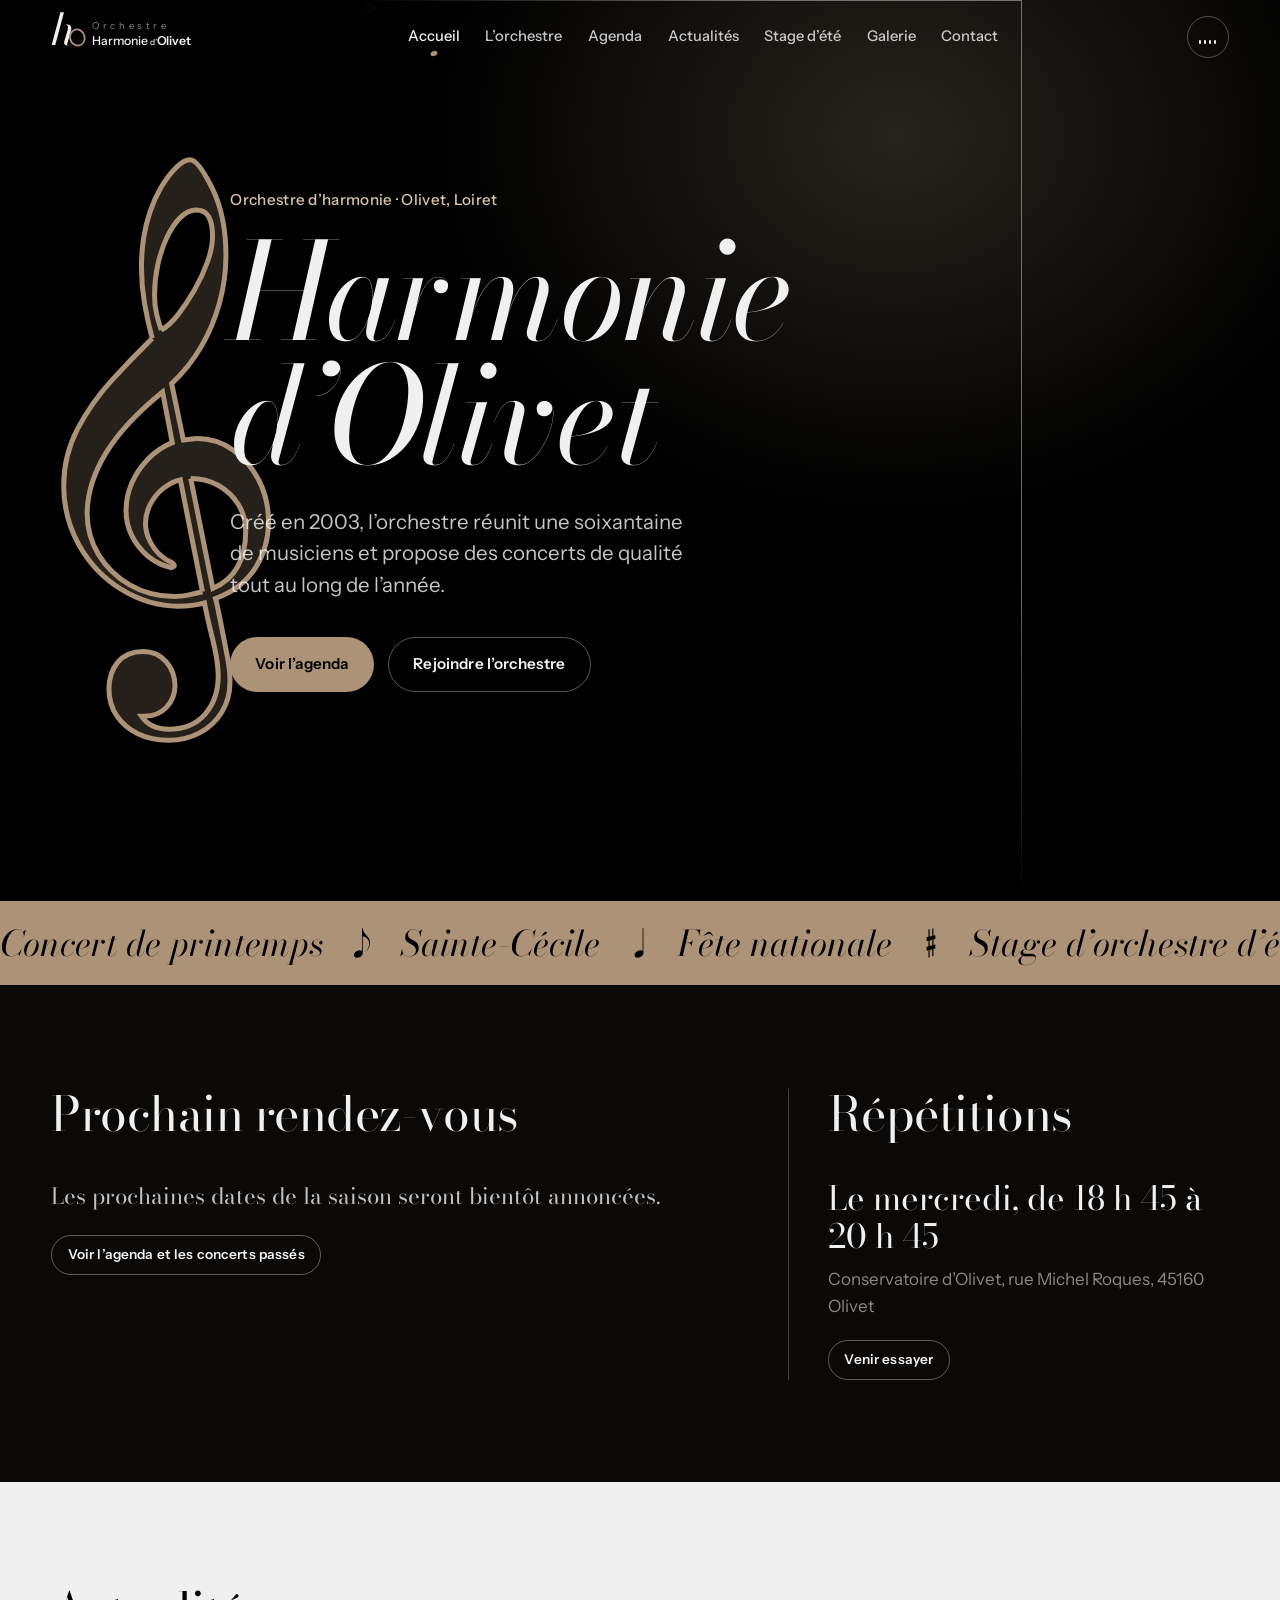
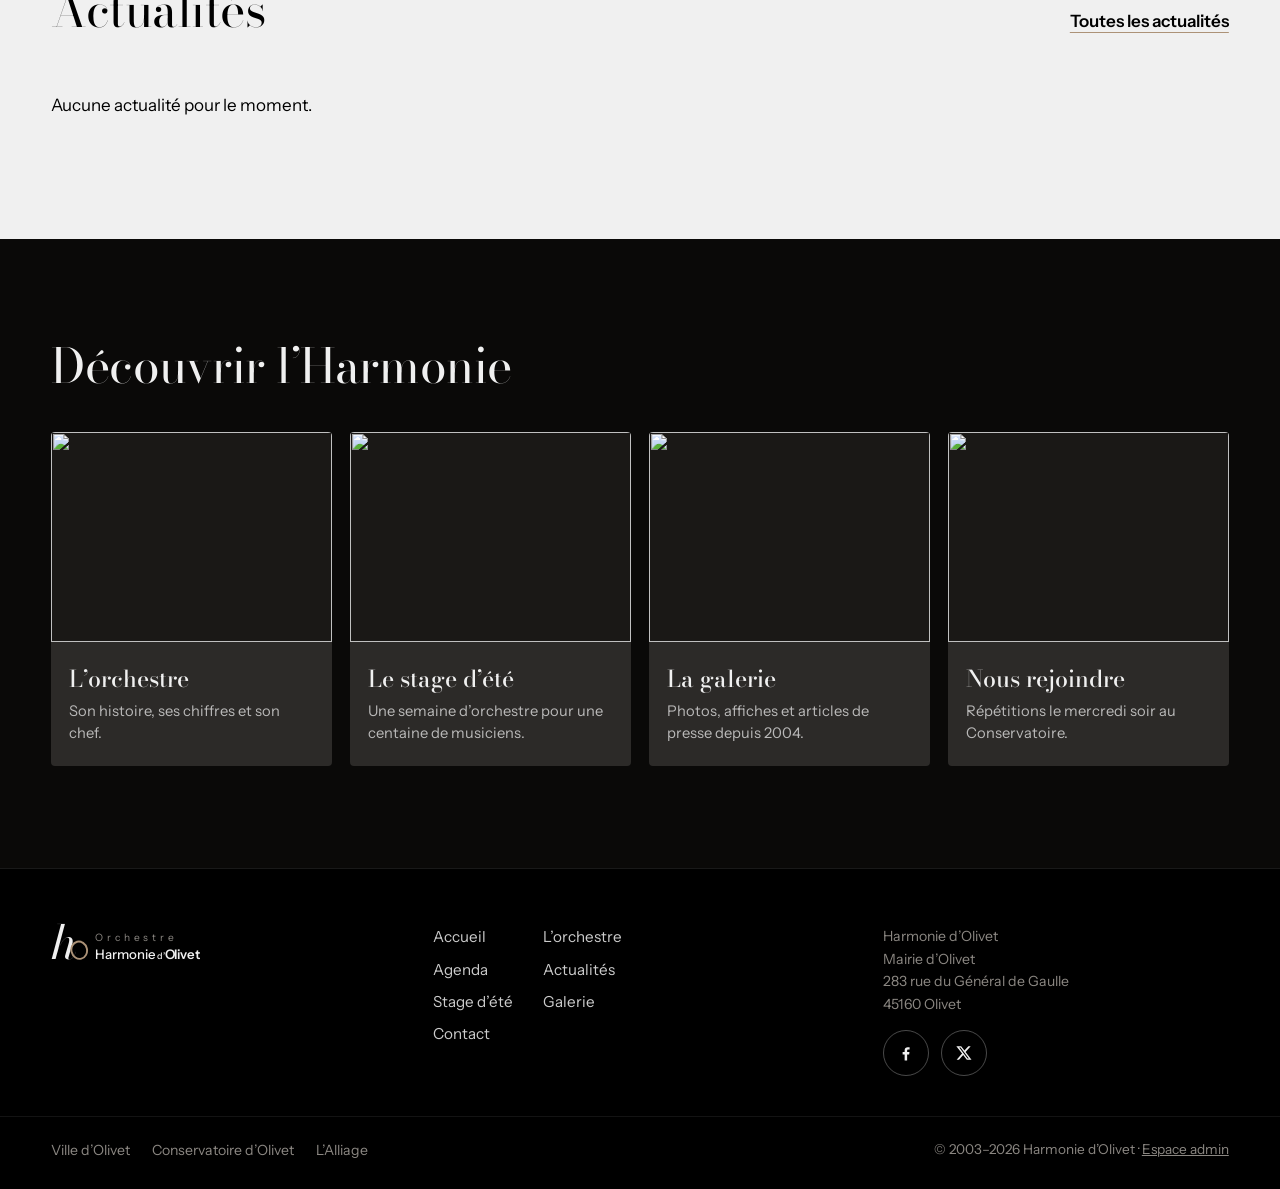
==== commit 4b54ed45: "Titres modifiables masqués jusqu'au chargement du texte Co-Authored-By: Claude Opus 5.5 <noreply@ant" ====
--- a/index.html
+++ b/index.html
@@ -14,7 +14,7 @@
   <link rel="preconnect" href="https://fonts.gstatic.com" crossorigin>
   <link rel="preconnect" href="https://kdcflcvufukagdjycwww.supabase.co" crossorigin>
   <link href="https://fonts.googleapis.com/css2?family=Bodoni+Moda:ital,opsz,wght@0,6..96,400..700;1,6..96,400..700&family=Instrument+Sans:wght@400;500;600&display=swap" rel="stylesheet">
-  <link rel="stylesheet" href="assets/css/site.css?v=6">
+  <link rel="stylesheet" href="assets/css/site.css?v=7">
 </head>
 <body data-page="accueil">
   <a class="skip" href="#main">Aller au contenu</a>
@@ -154,9 +154,9 @@
   </div>
 
   <script src="https://cdn.jsdelivr.net/npm/@supabase/supabase-js@2.45.4/dist/umd/supabase.min.js" defer></script>
-  <script src="assets/js/config.js?v=6" defer></script>
-  <script src="assets/js/glyphs.js?v=6" defer></script>
-  <script src="assets/js/defaults.js?v=6" defer></script>
-  <script src="assets/js/site.js?v=6" defer></script>
+  <script src="assets/js/config.js?v=7" defer></script>
+  <script src="assets/js/glyphs.js?v=7" defer></script>
+  <script src="assets/js/defaults.js?v=7" defer></script>
+  <script src="assets/js/site.js?v=7" defer></script>
 </body>
 </html>
--- a/assets/css/site.css
+++ b/assets/css/site.css
@@ -519,3 +519,6 @@
 .copy { margin: 0; font-size: .85rem; color: var(--gris); }
 .copy a { color: var(--gris); }
 @media (max-width: 860px) { .footer-grid { grid-template-columns: 1fr; } }
+
+/* titres modifiables dans l'admin : masqués jusqu'au chargement du vrai texte (évite un changement visible) */
+.page-title[data-k]:not(.ready), .hero-title[data-k]:not(.ready) { visibility: hidden; }
